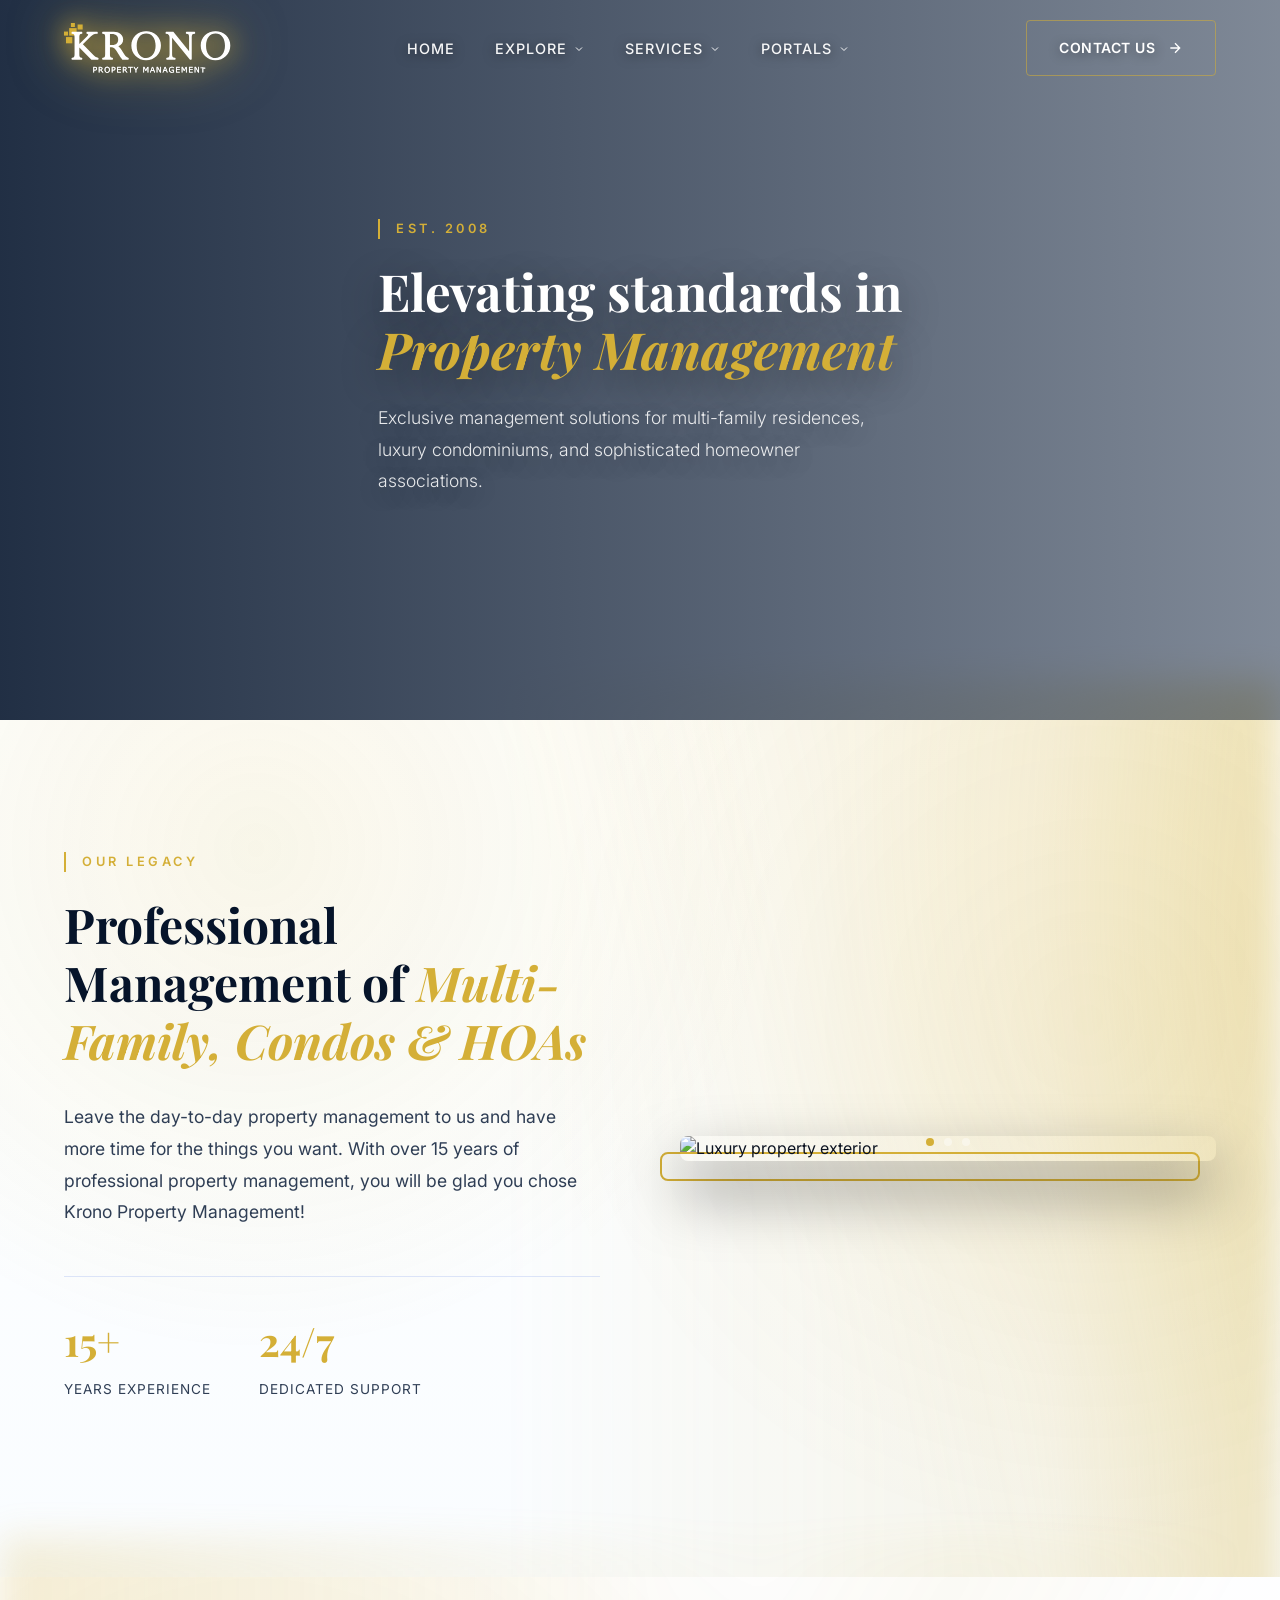
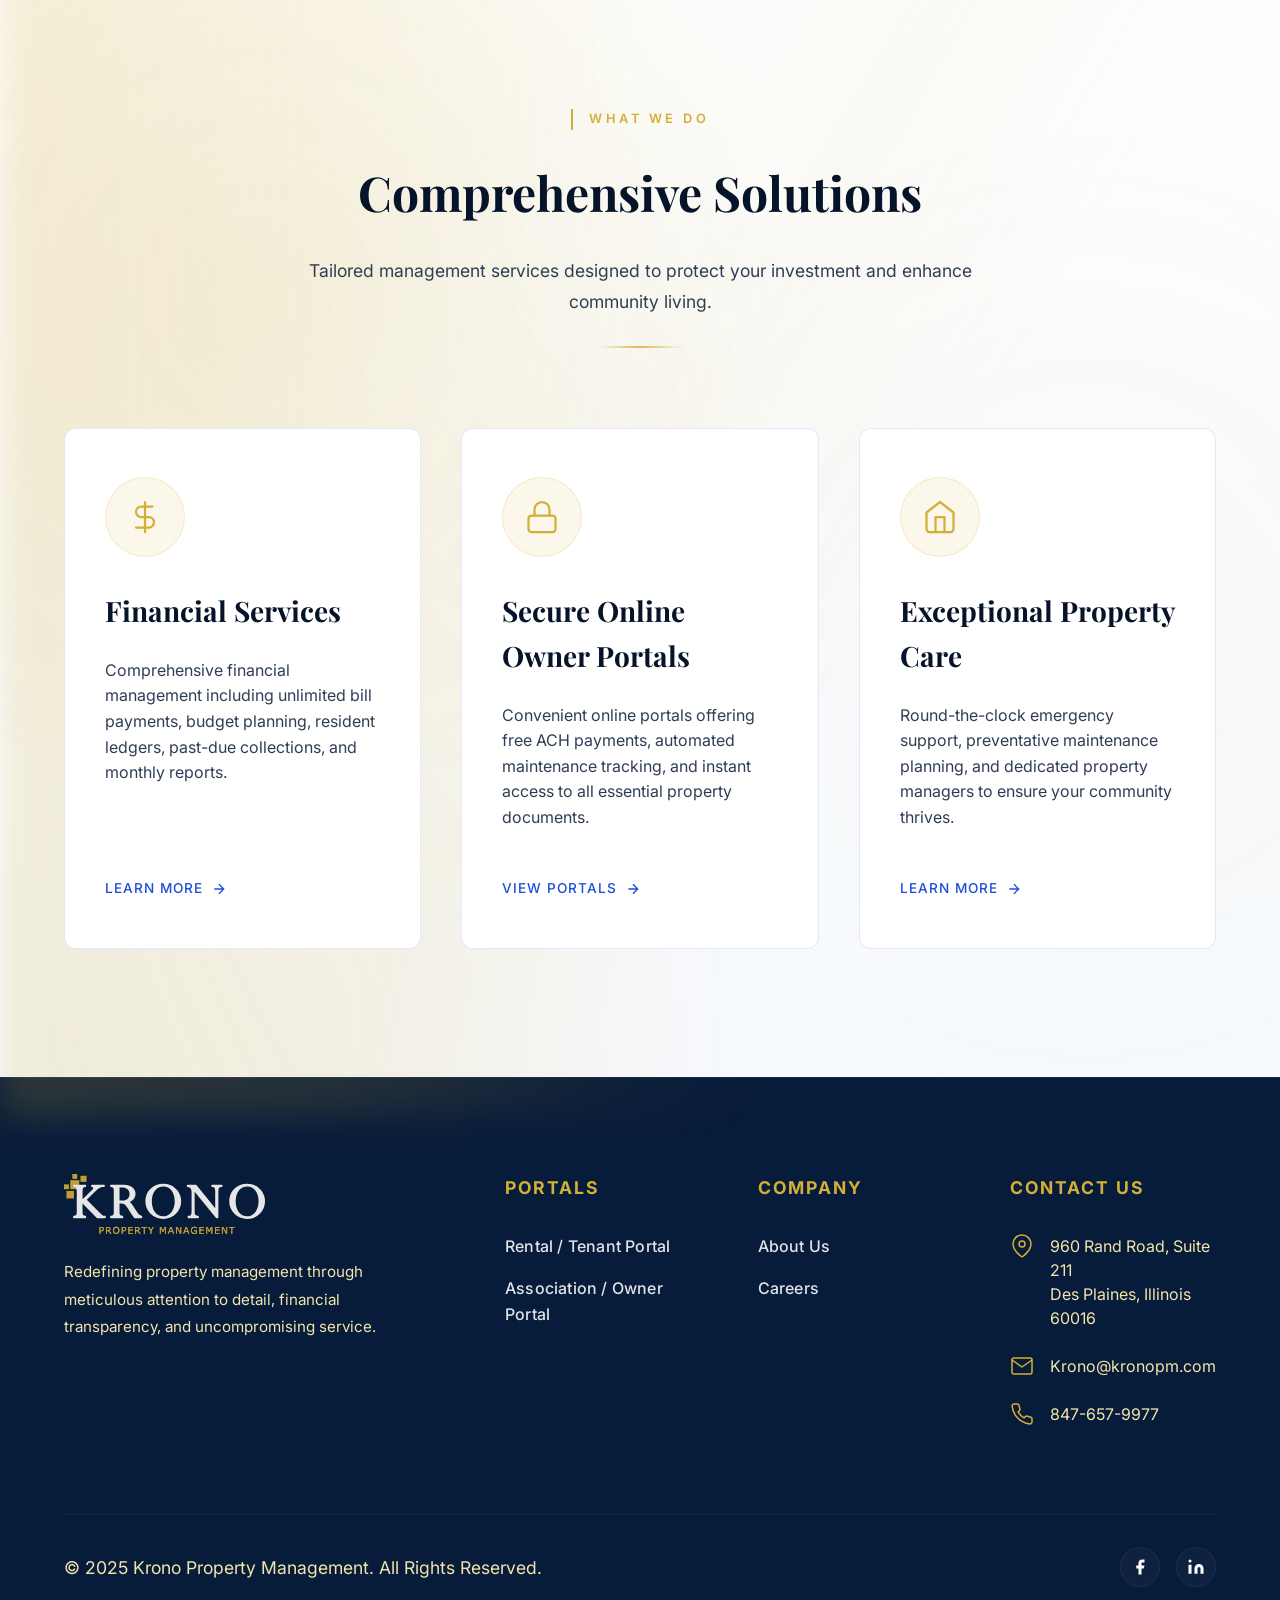
==== index.html @ 07d59b71 "Add files via upload" ====
<!DOCTYPE html>
<html lang="en">

<head>
  <meta charset="UTF-8">
  <meta name="viewport" content="width=device-width, initial-scale=1.0">
  <title>Krono Property Management - Premium Living</title>
  <link rel="icon" type="image/svg+xml" href="Krono Logo EPS.svg">
  <meta name="description"
    content="Krono Property Management offers premium solutions for multi-family, condominiums, and homeowner associations.">
  <link rel="preconnect" href="https://fonts.googleapis.com">
  <link rel="preconnect" href="https://fonts.gstatic.com" crossorigin>
  <link
    href="https://fonts.googleapis.com/css2?family=Inter:wght@300;400;500;600&family=Playfair+Display:ital,wght@0,600;0,700;1,600&display=swap"
    rel="stylesheet">
  <style>
    /* CSS Variables for Premium Theme */
    :root {
      /* Base (white + blue) */
      --bg-dark: #F6FAFF;
      --bg-darker: #EAF2FF;
      --card-bg: #FFFFFF;
      --brand-navy: #071B3A;

      /* Primary blue */
      --blue-primary: #1D4ED8;
      --blue-hover: #1E40AF;
      --blue-soft: #DBEAFE;

      /* Gold accent (splash) */
      --gold-primary: #D4AF37;
      --gold-light: #F3E5AB;
      --gold-hover: #b5952f;
      --focus-ring: rgba(212, 175, 55, 0.32);

      /* Text */
      --text-main: #0B1220;
      --text-muted: #2F3E55;
      --text-strong: #06142A;
      --text-inverse: #FFFFFF;

      /* Glass */
      --glass-bg: rgba(255, 255, 255, 0.88);
      --glass-border: rgba(29, 78, 216, 0.18);

      --transition-base: all 0.4s cubic-bezier(0.16, 1, 0.3, 1);
    }

    * {
      margin: 0;
      padding: 0;
      box-sizing: border-box;
    }

    html {
      scroll-behavior: smooth;
    }

    html,
    body {
      /* Hide scrollbar for IE, Edge and Firefox */
      -ms-overflow-style: none;
      /* IE and Edge */
      scrollbar-width: none;
      /* Firefox */
    }

    /* Hide scrollbar for Chrome, Safari and Opera globally */
    ::-webkit-scrollbar {
      display: none;
      width: 0px;
      background: transparent;
    }

    body {
      font-family: 'Inter', sans-serif;
      background-color: var(--bg-dark);
      color: var(--text-main);
      line-height: 1.6;
      overflow-x: hidden;
    }

    h1,
    h2,
    h3,
    h4,
    .logo-text strong {
      font-family: 'Playfair Display', serif;
      color: var(--text-strong);
    }

    /* Typography Defaults */
    p {
      color: var(--text-muted);
      font-size: 1.1rem;
      line-height: 1.8;
    }

    a {
      text-decoration-color: rgba(212, 175, 55, 0.55);
      text-underline-offset: 3px;
    }

    a:focus-visible,
    button:focus-visible,
    input:focus-visible,
    select:focus-visible {
      outline: 2px solid var(--focus-ring);
      outline-offset: 3px;
      border-radius: 6px;
    }

    /* ── ATOMIC CLASSES ── */
    .container {
      max-width: 1400px;
      margin: 0 auto;
      padding: 0 5%;
    }

    /* Glassmorphism utility */
    .glass {
      background: var(--glass-bg);
      backdrop-filter: blur(12px);
      -webkit-backdrop-filter: blur(12px);
      border: 1px solid var(--glass-border);
      border-radius: 8px;
    }

    /* Animations */
    .fade-up {
      opacity: 0;
      transform: translateY(30px);
      transition: var(--transition-base);
    }

    .fade-up.visible {
      opacity: 1;
      transform: translateY(0);
    }

    .delay-100 {
      transition-delay: 100ms;
    }

    .delay-200 {
      transition-delay: 200ms;
    }

    .delay-300 {
      transition-delay: 300ms;
    }

    .delay-400 {
      transition-delay: 400ms;
    }

    /* Button Styles */
    .btn {
      display: inline-flex;
      align-items: center;
      justify-content: center;
      gap: 0.75rem;
      padding: 1rem 2rem;
      background: var(--blue-primary);
      color: var(--text-inverse);
      font-weight: 600;
      text-decoration: none;
      border-radius: 4px;
      transition: var(--transition-base);
      border: 1px solid transparent;
      letter-spacing: 0.5px;
      text-transform: uppercase;
      font-size: 0.875rem;
      cursor: pointer;
    }

    .btn:hover {
      background: var(--blue-hover);
      transform: translateY(-2px);
      box-shadow: 0 10px 20px rgba(29, 78, 216, 0.22);
    }

    .btn-outline {
      background: transparent;
      color: var(--blue-primary);
      border-color: rgba(29, 78, 216, 0.55);
    }

    .btn-outline:hover {
      background: var(--blue-primary);
      box-shadow: 0 4px 15px rgba(29, 78, 216, 0.18);
      color: var(--text-inverse);
    }

    /* ── NAVIGATION ── */
    nav {
      position: fixed;
      top: 0;
      width: 100%;
      z-index: 1000;
      padding: 1.25rem 0;
      transition: var(--transition-base);
      background: transparent;
      border-bottom: 1px solid transparent;
      box-shadow: none;
      overflow: visible;
    }

    /* Navbar "vanishes" at top, becomes solid on scroll */
    nav.scrolled {
      background: var(--brand-navy);
      border-bottom: 1px solid transparent;
      padding: 1rem 0;
      box-shadow: 0 10px 30px rgba(0, 0, 0, 0.28);
    }

    .nav-content {
      display: flex;
      justify-content: space-between;
      align-items: center;
    }

    .logo-wrap {
      display: flex;
      align-items: center;
      gap: 12px;
      text-decoration: none;
      position: relative;
    }

    /* Contour Glow ONLY when NOT scrolled - Maximum Opacity & Impact */
    nav:not(.scrolled) .logo-img {
      filter: drop-shadow(0 0 12px rgba(212, 175, 55, 1)) drop-shadow(0 0 25px rgba(212, 175, 55, 0.6));
    }

    .logo-img {
      height: 50px;
      width: auto;
      transition: var(--transition-base);
      position: relative;
      z-index: 1;
      overflow: visible !important;
    }

    /* KRONO and Tagline text: Dark Navy for premium feel */
    .logo-krono,
    .logo-tagline {
      fill: white;
      transition: fill 0.3s ease;
    }

    /* Icon remains Gold */
    .logo-icon {
      fill: var(--gold-primary);
      transition: fill 0.3s ease;
    }

    /* On Scroll: All text turns white for visibility on dark background */
    nav.scrolled .logo-krono,
    nav.scrolled .logo-tagline {
      fill: #FFFFFF;
    }

    /* Hover effect */
    .logo-wrap:hover .logo-img {
      transform: scale(1.02);
      filter: drop-shadow(0 0 12px rgba(212, 175, 55, 0.4));
    }

    .nav-links {
      display: flex;
      gap: 2.5rem;
      list-style: none;
      align-items: center;
    }

    .nav-links>li {
      position: relative;
    }

    .nav-links a {
      color: rgba(255, 255, 255, 0.95);
      text-decoration: none;
      font-size: 0.9rem;
      font-weight: 500;
      letter-spacing: 1px;
      text-transform: uppercase;
      transition: var(--transition-base);
      position: relative;
      display: flex;
      align-items: center;
      gap: 6px;
      text-shadow: 0 2px 12px rgba(0, 0, 0, 0.55);
      will-change: transform;
    }

    .nav-links a::after {
      content: '';
      position: absolute;
      width: 0;
      height: 2px;
      bottom: -6px;
      left: 0;
      background: linear-gradient(90deg, var(--gold-primary), transparent 70%);
      transition: var(--transition-base);
    }

    .nav-links a:hover {
      color: var(--gold-primary);
      transform: translateY(-1px);
    }

    .nav-links a:hover::after {
      width: 100%;
    }


    .nav-links a:focus-visible {
      color: var(--gold-primary);
    }

    .nav-links a:focus-visible::after {
      width: 100%;
    }

    /* Dropdown Menu */
    .dropdown {
      position: absolute;
      top: 100%;
      left: -10px;
      background: rgba(7, 27, 58, 0.96);
      border: 1px solid rgba(255, 255, 255, 0.12);
      border-radius: 8px;
      min-width: 220px;
      padding: 1rem 0;
      opacity: 0;
      visibility: hidden;
      transform: translateY(10px);
      transition: var(--transition-base);
      box-shadow: 0 10px 30px rgba(0, 0, 0, 0.5);
      z-index: 100;
      list-style: none;
    }

    .nav-links li:hover .dropdown {
      opacity: 1;
      visibility: visible;
      transform: translateY(15px);
      /* Add a little gap */
    }

    .dropdown li {
      padding: 0;
    }

    .dropdown a {
      padding: 10px 20px;
      display: flex;
      font-size: 0.85rem;
      text-transform: none;
      letter-spacing: 0.5px;
      font-weight: 500;
    }

    .dropdown a::after {
      display: none;
    }

    .dropdown a:hover {
      background: rgba(29, 78, 216, 0.06);
      padding-left: 25px;
    }

    nav .btn.btn-outline {
      color: var(--text-inverse);
      border-color: rgba(212, 175, 55, 0.55);
      text-shadow: 0 2px 12px rgba(0, 0, 0, 0.45);
      position: relative;
      overflow: hidden;
    }

    nav .btn.btn-outline::after {
      content: '';
      position: absolute;
      left: 14px;
      right: 14px;
      bottom: 10px;
      height: 2px;
      width: 0;
      background: linear-gradient(90deg, var(--gold-primary), transparent 70%);
      transition: var(--transition-base);
      opacity: 0.9;
      pointer-events: none;
    }

    nav .btn.btn-outline:hover {
      background: var(--gold-primary);
      border-color: var(--gold-primary);
      color: var(--brand-navy);
      box-shadow: 0 10px 20px rgba(212, 175, 55, 0.18);
    }

    nav .btn.btn-outline:hover::after,
    nav .btn.btn-outline:focus-visible::after {
      width: calc(100% - 28px);
    }

    .hamburger-btn {
      display: none;
      background: none;
      border: none;
      color: white;
      cursor: pointer;
      padding: 0.5rem;
      z-index: 1001;
      transition: var(--transition-base);
    }

    nav.scrolled .hamburger-btn {
      color: white;
    }

    .mobile-menu {
      display: none;
    }


    /* ── HERO SECTION ── */
    .hero {
      position: relative;
      min-height: 80vh;
      display: flex;
      align-items: center;
      padding-top: 80px;
      overflow: hidden;
    }

    .slideshow {
      position: absolute;
      inset: 0;
      z-index: 0;
    }

    .slide {
      position: absolute;
      inset: 0;
      background-size: cover;
      background-position: center;
      background-repeat: no-repeat;
      opacity: 0;
      animation: fadeSlide 24s infinite;
      transform: scale(1.05);
    }

    .slide-1 {
      background-image: url('https://images.unsplash.com/photo-1600596542815-ffad4c1539a9?ixlib=rb-4.0.3&w=2075&q=80');
      animation-delay: 0s;
    }

    .slide-2 {
      background-image: url('https://images.unsplash.com/photo-1600585154340-be6161a56a0c?ixlib=rb-4.0.3&w=2075&q=80');
      animation-delay: 6s;
    }

    .slide-3 {
      background-image: url('https://images.unsplash.com/photo-1512917774080-9991f1c4c750?ixlib=rb-4.0.3&w=2075&q=80');
      animation-delay: 12s;
    }

    .slide-4 {
      background-image: url('https://images.unsplash.com/photo-1486406146926-c627a92ad1ab?ixlib=rb-4.0.3&w=2075&q=80');
      animation-delay: 18s;
    }

    @keyframes fadeSlide {
      0% {
        opacity: 0;
        transform: scale(1.05);
      }

      5% {
        opacity: 1;
        transform: scale(1.1);
      }

      25% {
        opacity: 1;
        transform: scale(1.15);
      }

      30% {
        opacity: 0;
        transform: scale(1.15);
      }

      100% {
        opacity: 0;
        transform: scale(1.05);
      }
    }

    .hero-overlay {
      position: absolute;
      inset: 0;
      background: linear-gradient(to right, rgba(10, 25, 48, 0.9) 0%, rgba(10, 25, 48, 0.5) 100%);
      z-index: 1;
    }

    .hero .container {
      position: relative;
      z-index: 2;
      display: flex;
      flex-direction: column;
      justify-content: center;
      height: 100%;
    }

    .hero-content {
      max-width: 700px;
      margin-bottom: 3rem;
    }

    .eyebrow {
      display: inline-block;
      color: var(--gold-primary);
      font-size: 0.8rem;
      font-weight: 600;
      letter-spacing: 3.5px;
      text-transform: uppercase;
      margin-bottom: 1.5rem;
      border-left: 2px solid var(--gold-primary);
      padding-left: 1rem;
    }

    .hero-title {
      font-size: clamp(2.5rem, 4vw, 4.2rem);
      line-height: 1.12;
      margin-bottom: 1.5rem;
      text-transform: none;
      color: var(--text-inverse);
      text-shadow: 0 10px 40px rgba(0, 0, 0, 0.45);
    }

    .hero-title span {
      display: block;
      color: var(--gold-primary);
      font-style: italic;
    }

    .hero-desc {
      font-size: 1.1rem;
      margin-bottom: 2.5rem;
      max-width: 500px;
      font-weight: 300;
      color: rgba(255, 255, 255, 0.88);
      text-shadow: 0 6px 24px rgba(0, 0, 0, 0.35);
    }

    /* ── PROPERTY SEARCH BAR ── */
    .search-panel {
      padding: 1.5rem;
      max-width: 900px;
      display: grid;
      grid-template-columns: 2fr 1.5fr auto;
      gap: 1rem;
      align-items: center;
    }

    .search-group {
      display: flex;
      flex-direction: column;
      position: relative;
    }

    .search-group label {
      font-size: 0.75rem;
      text-transform: uppercase;
      letter-spacing: 1px;
      color: var(--gold-primary);
      margin-bottom: 0.5rem;
      font-weight: 600;
    }

    .search-group input,
    .search-group select {
      background: rgba(0, 0, 0, 0.2);
      border: 1px solid rgba(255, 255, 255, 0.1);
      color: var(--text-inverse);
      padding: 0.9rem 1rem 0.9rem 2.5rem;
      border-radius: 4px;
      font-family: 'Inter', sans-serif;
      font-size: 1rem;
      width: 100%;
      transition: var(--transition-base);
    }

    .search-group select {
      appearance: none;
      cursor: pointer;
    }

    .search-group input:focus,
    .search-group select:focus {
      outline: none;
      border-color: var(--gold-primary);
      background: rgba(0, 0, 0, 0.4);
    }

    .search-icon {
      position: absolute;
      left: 10px;
      bottom: 14px;
      width: 18px;
      height: 18px;
      stroke: var(--text-muted);
    }

    .search-panel .btn {
      height: 48px;
      margin-top: 1.5rem;
      /* Align with inputs due to label */
      width: 100%;
    }


    /* ── EXPERTISE SECTION ── */
    .expertise {
      padding: 8rem 0;
      background:
        linear-gradient(180deg, rgba(255, 255, 255, 0.92) 0%, rgba(250, 252, 255, 0.92) 100%),
        #F7FAFF;
      position: relative;
    }

    /* Decorative element */
    .expertise::before {
      content: '';
      position: absolute;
      inset: -40px 0;
      background:
        radial-gradient(780px 780px at 100% 30%, rgba(212, 175, 55, 0.22) 0%, transparent 62%),
        linear-gradient(270deg,
          rgba(212, 175, 55, 0.62) 0%,
          rgba(212, 175, 55, 0.22) 18%,
          transparent 62%),
        linear-gradient(240deg,
          rgba(212, 175, 55, 0.22) 0%,
          transparent 45%);
      filter: blur(18px);
      opacity: 0.48;
      pointer-events: none;
    }

    .expertise::after {
      content: '';
      position: absolute;
      inset: 0;
      background:
        radial-gradient(900px circle at 20% 15%, rgba(212, 175, 55, 0.12), transparent 58%),
        radial-gradient(900px circle at 85% 35%, rgba(212, 175, 55, 0.07), transparent 62%);
      opacity: 0.9;
      pointer-events: none;
    }

    .expertise .container {
      position: relative;
      z-index: 1;
    }

    .expertise-grid {
      display: grid;
      grid-template-columns: 1fr 1fr;
      gap: 5rem;
      align-items: center;
    }

    .expertise-title {
      font-size: 3rem;
      margin-bottom: 2rem;
      line-height: 1.2;
    }

    .expertise-title em {
      color: var(--gold-primary);
      font-style: italic;
    }

    .stats {
      display: flex;
      gap: 3rem;
      margin: 3rem 0;
      padding-top: 2rem;
      border-top: 1px solid rgba(29, 78, 216, 0.14);
    }

    .stat-item h4 {
      font-size: 2.5rem;
      color: var(--gold-primary);
      margin-bottom: 0.25rem;
    }

    .stat-item p {
      font-size: 0.85rem;
      text-transform: uppercase;
      letter-spacing: 1px;
    }

    .expertise-img-wrap {
      position: relative;
    }

    .expertise-img-wrap::after {
      content: '';
      position: absolute;
      bottom: -20px;
      left: -20px;
      width: 100%;
      height: 100%;
      border: 2px solid var(--gold-primary);
      border-radius: 8px;
      z-index: 0;
    }

    .expertise-img {
      position: relative;
      border-radius: 8px;
      overflow: hidden;
      z-index: 1;
      box-shadow: 0 30px 60px rgba(0, 0, 0, 0.5);
    }

    .expertise-track {
      display: flex;
      width: 100%;
      will-change: transform;
    }

    .expertise-slide {
      flex: 0 0 100%;
      position: relative;
      overflow: hidden;
    }

    .expertise-overlay {
      position: absolute;
      bottom: 0;
      left: 0;
      width: 100%;
      padding: 2rem;
      background: linear-gradient(to top, rgba(5, 13, 26, 0.95) 0%, rgba(5, 13, 26, 0.4) 60%, transparent 100%);
      opacity: 0;
      transform: translateY(20px);
      transition: all 0.4s cubic-bezier(0.16, 1, 0.3, 1);
      z-index: 2;
      pointer-events: none;
    }

    .expertise-slide:hover .expertise-overlay {
      opacity: 1;
      transform: translateY(0);
    }

    .expertise-overlay h3 {
      font-size: 1.8rem;
      margin-bottom: 0.5rem;
      font-family: 'Playfair Display', serif;
      color: var(--text-inverse);
    }

    .expertise-overlay p {
      font-size: 0.95rem;
      color: rgba(255, 255, 255, 0.8);
      margin: 0;
    }

    .expertise-img img,
    .expertise-slide img {
      width: 100%;
      height: 100%;
      object-fit: cover;
      display: block;
      transition: transform 0.8s ease;
    }

    .expertise-img:hover img {
      transform: scale(1.05);
    }

    .carousel-indicators {
      position: absolute;
      bottom: 15px;
      left: 50%;
      transform: translateX(-50%);
      display: flex;
      gap: 10px;
      z-index: 10;
    }

    .carousel-indicator {
      width: 8px;
      height: 8px;
      border-radius: 50%;
      background: rgba(255, 255, 255, 0.4);
      cursor: pointer;
      transition: background 0.3s;
    }

    .carousel-indicator.active {
      background: var(--gold-primary);
    }

    /* ── COMMON SECTIONS ── */
    .section-header {
      text-align: center;
      max-width: 700px;
      margin: 0 auto 5rem;
    }

    .section-header h2 {
      font-size: 3rem;
      margin-bottom: 1.5rem;
    }

    .section-header::after {
      content: '';
      display: block;
      width: 84px;
      height: 2px;
      margin: 1.75rem auto 0;
      background: linear-gradient(90deg, transparent, var(--gold-primary), transparent);
      opacity: 0.85;
    }

    /* ── SERVICES SECTION ── */
    .services {
      padding: 8rem 0;
      background:
        linear-gradient(180deg, rgba(255, 255, 255, 0.90) 0%, rgba(247, 250, 255, 0.92) 100%),
        #F1F7FF;
      position: relative;
    }

    .services::before {
      content: '';
      position: absolute;
      inset: 0;
      background:
        radial-gradient(900px circle at 20% 30%, rgba(212, 175, 55, 0.12), transparent 58%),
        radial-gradient(900px circle at 85% 60%, rgba(212, 175, 55, 0.06), transparent 62%);
      opacity: 0.75;
      pointer-events: none;
    }

    .services::after {
      content: '';
      position: absolute;
      inset: -40px 0;
      background:
        linear-gradient(120deg,
          transparent 35%,
          rgba(212, 175, 55, 0.14) 50%,
          transparent 65%),
        linear-gradient(90deg,
          rgba(212, 175, 55, 0.55),
          transparent 60%);
      filter: blur(18px);
      opacity: 0.35;
      pointer-events: none;
    }

    .services .container {
      position: relative;
      z-index: 1;
    }

    .services-grid {
      display: grid;
      grid-template-columns: repeat(3, 1fr);
      gap: 2.5rem;
    }

    .service-card {
      background: var(--card-bg);
      border: 1px solid rgba(29, 78, 216, 0.12);
      border-radius: 12px;
      padding: 3rem 2.5rem;
      transition: var(--transition-base);
      position: relative;
      overflow: hidden;
      display: flex;
      flex-direction: column;
      height: 100%;
    }

    /* Glow effect on hover */
    .service-card::before {
      content: '';
      position: absolute;
      top: 0;
      left: 0;
      width: 100%;
      height: 100%;
      background: radial-gradient(800px circle at var(--mouse-x) var(--mouse-y), rgba(212, 175, 55, 0.06), transparent 40%);
      opacity: 0;
      transition: opacity 0.3s ease;
      z-index: 0;
      pointer-events: none;
    }

    .service-card:hover {
      transform: translateY(-10px);
      background: rgba(29, 78, 216, 0.035);
      border-color: rgba(212, 175, 55, 0.35);
      box-shadow: 0 20px 40px rgba(0, 0, 0, 0.4);
    }

    .service-card:hover::before {
      opacity: 1;
    }

    .service-card>* {
      position: relative;
      z-index: 1;
    }

    .service-icon {
      width: 80px;
      height: 80px;
      background: rgba(212, 175, 55, 0.1);
      border-radius: 50%;
      display: flex;
      align-items: center;
      justify-content: center;
      margin-bottom: 2rem;
      border: 1px solid rgba(212, 175, 55, 0.2);
    }

    .service-icon svg {
      width: 36px;
      height: 36px;
      stroke: var(--gold-primary);
    }

    .service-title {
      font-size: 1.75rem;
      margin-bottom: 1.5rem;
    }

    .service-desc {
      font-size: 1rem;
      color: var(--text-muted);
      line-height: 1.6;
      margin-bottom: auto;
      padding-bottom: 2rem;
    }

    .news-desc {
      color: var(--text-muted);
    }


    .service-link {
      display: inline-flex;
      align-items: center;
      gap: 8px;
      color: var(--blue-primary);
      text-decoration: none;
      font-weight: 500;
      text-transform: uppercase;
      font-size: 0.85rem;
      letter-spacing: 1px;
      margin-top: 1rem;
      transition: var(--transition-base);
    }

    .service-link:hover {
      color: var(--gold-primary);
      gap: 12px;
    }


    /* ── NEWS & INSIGHTS (NEW) ── */
    .news {
      padding: 8rem 0;
      background: var(--bg-dark);
    }

    .news-grid {
      display: grid;
      grid-template-columns: repeat(3, 1fr);
      gap: 2rem;
    }

    .news-card {
      background: var(--card-bg);
      border: 1px solid rgba(29, 78, 216, 0.12);
      border-radius: 8px;
      overflow: hidden;
      display: flex;
      flex-direction: column;
      transition: var(--transition-base);
    }

    .news-card:hover {
      border-color: rgba(212, 175, 55, 0.3);
      transform: translateY(-5px);
    }

    .news-img {
      height: 200px;
      overflow: hidden;
    }

    .news-img img {
      width: 100%;
      height: 100%;
      object-fit: cover;
      transition: transform 0.5s ease;
    }

    .news-card:hover .news-img img {
      transform: scale(1.05);
    }

    .news-content {
      padding: 2rem;
      display: flex;
      flex-direction: column;
      flex-grow: 1;
    }

    .news-meta {
      font-size: 0.75rem;
      text-transform: uppercase;
      letter-spacing: 1px;
      color: var(--gold-primary);
      margin-bottom: 1rem;
    }

    .news-title {
      font-size: 1.25rem;
      line-height: 1.4;
      margin-bottom: 1rem;
      font-family: 'Playfair Display', serif;
    }

    .news-title a {
      color: var(--text-strong);
      text-decoration: none;
      transition: color 0.2s;
    }

    .news-title a:hover {
      color: var(--gold-primary);
    }

    .news-desc {
      font-size: 0.95rem;
      margin-bottom: 2rem;
      flex-grow: 1;
    }

    .news-read {
      font-size: 0.85rem;
      color: var(--blue-primary);
      text-decoration: none;
      font-weight: 500;
      letter-spacing: 1px;
      text-transform: uppercase;
      display: inline-flex;
      align-items: center;
      gap: 5px;
      transition: color 0.2s;
    }

    .news-read:hover {
      color: var(--gold-primary);
    }


    /* ── FOOTER ── */
    footer {
      background: var(--brand-navy);
      /* Even darker for depth */
      padding: 6rem 0 3rem;
      border-top: 1px solid rgba(255, 255, 255, 0.05);
    }

    .footer-grid {
      display: grid;
      grid-template-columns: 2fr 1fr 1fr 1fr;
      gap: 4rem;
      margin-bottom: 4rem;
    }

    .footer-brand .logo-wrap {
      margin-bottom: 1.5rem;
    }

    .footer-desc {
      max-width: 350px;
      margin-bottom: 2rem;
      font-size: 0.95rem;
      color: var(--gold-light);
    }

    .footer-heading {
      font-family: 'Inter', sans-serif;
      font-size: 1.1rem;
      text-transform: uppercase;
      letter-spacing: 2px;
      margin-bottom: 2rem;
      color: var(--gold-primary);
    }

    .footer-links {
      list-style: none;
    }

    .footer-links li {
      margin-bottom: 1rem;
    }

    .footer-links a {
      color: rgba(255, 255, 255, 0.88);
      text-decoration: none;
      transition: var(--transition-base);
      font-weight: 500;
      letter-spacing: 0.2px;
      position: relative;
    }

    .footer-links a:hover {
      color: var(--gold-primary);
      padding-left: 8px;
    }

    .footer-links a::after {
      content: '';
      position: absolute;
      left: 0;
      bottom: -6px;
      width: 0;
      height: 1px;
      background: linear-gradient(90deg, var(--gold-primary), transparent);
      transition: var(--transition-base);
      opacity: 0.9;
    }

    .footer-links a:hover::after,
    .footer-links a:focus-visible::after {
      width: 100%;
    }

    .contact-item {
      display: flex;
      align-items: flex-start;
      gap: 1rem;
      margin-bottom: 1.5rem;
      color: var(--gold-light);
    }

    .contact-item svg {
      width: 24px;
      height: 24px;
      stroke: var(--gold-primary);
      flex-shrink: 0;
    }

    .contact-item p {
      font-size: 1rem;
      line-height: 1.5;
      color: inherit;
      display: inline-block;
      position: relative;
    }

    .contact-item a {
      color: inherit;
      text-decoration: none;
    }

    .contact-item p::after {
      content: '';
      position: absolute;
      left: 0;
      bottom: -6px;
      width: 0;
      height: 1px;
      background: linear-gradient(90deg, var(--gold-primary), transparent);
      transition: var(--transition-base);
      opacity: 0.9;
    }

    .contact-item:hover {
      color: var(--gold-primary);
    }

    .contact-item:hover p {
      transform: translateX(6px);
      transition: var(--transition-base);
    }

    .contact-item:hover p::after,
    .contact-item:focus-within p::after {
      width: 100%;
    }

    .footer-contact .footer-heading {
      position: relative;
      display: inline-block;
    }

    .footer-contact .footer-heading::after {
      content: '';
      position: absolute;
      left: 0;
      bottom: -10px;
      width: 0;
      height: 2px;
      background: linear-gradient(90deg, var(--gold-primary), transparent);
      transition: var(--transition-base);
      opacity: 0.95;
    }

    .footer-contact:hover .footer-heading::after {
      width: 100%;
    }

    .footer-bottom {
      padding-top: 2rem;
      border-top: 1px solid rgba(255, 255, 255, 0.05);
      display: flex;
      justify-content: space-between;
      align-items: center;
      color: var(--gold-light);
      font-size: 0.85rem;
    }

    .footer-bottom p {
      color: inherit;
    }

    .social-links {
      display: flex;
      gap: 1rem;
    }

    .social-links a {
      display: flex;
      align-items: center;
      justify-content: center;
      width: 40px;
      height: 40px;
      border-radius: 50%;
      background: rgba(255, 255, 255, 0.03);
      color: var(--text-inverse);
      text-decoration: none;
      transition: var(--transition-base);
      border: 1px solid rgba(255, 255, 255, 0.05);
    }

    .social-links a:hover {
      background: var(--gold-primary);
      color: var(--bg-dark);
      transform: translateY(-3px);
    }

    .social-links svg {
      width: 18px;
      height: 18px;
      fill: currentColor;
    }

    /* Hamburger Menu */
    .hamburger-btn {
      display: none;
      background: none;
      border: none;
      color: var(--text-inverse);
      cursor: pointer;
      padding: 0.5rem;
      z-index: 1001;
    }

    .mobile-menu {
      display: none;
    }

    /* ── RESPONSIVE ── */
    @media (max-width: 1024px) {
      .expertise-grid {
        gap: 3rem;
      }

      .portfolio-grid,
      .services-grid,
      .news-grid {
        grid-template-columns: repeat(2, 1fr);
      }

      .footer-grid {
        grid-template-columns: 1fr 1fr;
      }

      .search-panel {
        grid-template-columns: 1fr 1fr;
      }

      .search-panel .btn {
        grid-column: span 2;
      }
    }

    @media (max-width: 768px) {
      .nav-links {
        display: none;
        /* In a real scenario, implement a hamburger menu */
      }

      nav .nav-contact-btn {
        display: none;
      }

      .logo-img {
        height: 40px;
      }

      .hamburger-btn {
        display: flex;
        align-items: center;
        justify-content: center;
        width: 40px;
        height: 40px;
      }

      .hamburger-btn svg {
        width: 30px;
        height: 30px;
      }

      .mobile-menu {
        display: block;
        position: absolute;
        top: 100%;
        left: 0;
        width: 100%;
        background: var(--brand-navy);
        border-top: none;
        box-shadow: 0 10px 30px rgba(0, 0, 0, 0.5);
        max-height: 0;
        overflow: hidden;
        transition: max-height 0.4s cubic-bezier(0.16, 1, 0.3, 1);
      }

      .mobile-menu.active {
        max-height: 600px;
      }

      .mobile-menu-inner {
        padding: 1.5rem 5%;
        display: flex;
        flex-direction: column;
        gap: 0.5rem;
      }

      .mobile-menu a {
        color: var(--text-inverse);
        text-decoration: none;
        font-size: 1rem;
        font-weight: 500;
        letter-spacing: 0.5px;
        text-transform: uppercase;
        padding: 0.75rem 0;
        border-bottom: 1px solid rgba(255, 255, 255, 0.05);
        transition: color 0.3s;
      }

      .mobile-menu a:last-child {
        border-bottom: none;
      }

      .mobile-menu a:hover {
        color: var(--gold-primary);
      }

      .mobile-menu a.mobile-contact-btn {
        color: var(--gold-primary);
        margin-top: 0.5rem;
      }

      .mobile-dropdown-btn {
        width: 100%;
        display: flex;
        justify-content: space-between;
        align-items: center;
        background: none;
        border: none;
        color: var(--text-inverse);
        font-size: 1rem;
        font-weight: 500;
        letter-spacing: 0.5px;
        text-transform: uppercase;
        padding: 0.75rem 0;
        border-bottom: 1px solid rgba(255, 255, 255, 0.05);
        cursor: pointer;
        font-family: 'Inter', sans-serif;
      }

      .mobile-dropdown-btn svg {
        transition: transform 0.3s ease;
      }

      .mobile-dropdown.active .mobile-dropdown-btn svg {
        transform: rotate(180deg);
      }

      .mobile-submenu {
        max-height: 0;
        overflow: hidden;
        transition: max-height 0.3s ease;
        display: flex;
        flex-direction: column;
        background: rgba(0, 0, 0, 0.15);
        margin: 0 -5%;
      }

      .mobile-dropdown.active .mobile-submenu {
        max-height: 400px;
      }

      .mobile-submenu a {
        padding: 0.75rem 10%;
        font-size: 0.9rem;
        text-transform: none;
        border-bottom: 1px solid rgba(255, 255, 255, 0.02);
      }

      .hero-title {
        font-size: 2.5rem;
      }

      .expertise-grid {
        grid-template-columns: 1fr;
        gap: 4rem;
      }

      .portfolio-grid,
      .services-grid,
      .news-grid {
        grid-template-columns: 1fr;
      }

      .footer-grid {
        grid-template-columns: 1fr;
        gap: 3rem;
      }

      .search-panel {
        grid-template-columns: 1fr;
      }

      .search-panel .btn {
        grid-column: span 1;
      }

      .stats {
        flex-direction: column;
        gap: 1.5rem;
      }

      .footer-bottom {
        flex-direction: column;
        gap: 1.5rem;
        text-align: center;
      }
    }
  </style>
</head>

<body>

  <!-- Navigation -->
  <nav id="navbar">
    <div class="container nav-content">
      <a href="#home" class="logo-wrap">
        <svg class="logo-img" viewBox="0 0 230 69" xmlns="http://www.w3.org/2000/svg">
          <g transform="matrix(0.13333333,0,0,-0.13333333,0,68.64)">
            <!-- Icon -->
            <path class="logo-icon" d="M 41.6719,384.426 H 0 v 41.668 h 41.6719 v -41.668" />
            <path class="logo-icon" d="M 112.922,473.18 H 71.25 v 41.668 h 41.672 V 473.18" />
            <path class="logo-icon" d="M 130.828,384.43 H 53.3281 v 77.5 h 77.4999 v -77.5" />
            <path class="logo-icon" d="m 85.8281,304.43 h -65 v 65 h 65 v -65" />
            <path class="logo-icon" d="m 193.328,446.93 h -52.5 v 52.5 h 52.5 v -52.5" />
            <!-- KRONO -->
            <path class="logo-krono"
              d="m 285.652,135.449 c -1.726,0 -3.386,0.696 -4.605,1.922 L 158.801,260.934 V 193.57 c 0,-18.379 2.918,-26.652 5.359,-30.351 3.008,-4.535 9.356,-6.84 18.86,-6.84 3.574,0 6.484,-2.902 6.484,-6.481 v -7.968 c 0,-3.578 -2.91,-6.481 -6.484,-6.481 H 84.5781 c -3.5742,0 -6.4843,2.903 -6.4843,6.481 v 7.968 c 0,3.579 2.9101,6.481 6.4843,6.481 9.6875,0 16.1639,2.312 19.2379,6.875 2.493,3.695 5.454,11.937 5.454,30.277 v 171.485 c 0,18.902 -2.891,27.14 -5.325,30.726 -3,4.418 -9.5114,6.66 -19.3669,6.66 -3.5742,0 -6.4843,2.903 -6.4843,6.481 v 7.969 c 0,3.578 2.9101,6.48 6.4843,6.48 H 183.02 c 3.574,0 6.484,-2.902 6.484,-6.48 v -7.969 c 0,-3.578 -2.91,-6.481 -6.484,-6.481 -9.36,0 -15.469,-2.289 -18.665,-7 -2.539,-3.742 -5.554,-12.043 -5.554,-30.347 v -67.504 l 78.777,77.472 c 11.16,11.137 12.363,16.555 12.363,18.36 0,1.828 0,6.672 -12.199,9.148 -3.015,0.614 -5.191,3.27 -5.191,6.352 v 7.969 c 0,3.578 2.91,6.48 6.48,6.48 h 103.828 c 3.575,0 6.489,-2.902 6.489,-6.48 v -7.969 c 0,-3.578 -2.914,-6.481 -6.489,-6.481 H 329.27 c -7.2,0 -15.774,-2.554 -25.5,-7.593 -10.04,-5.204 -19.383,-12.172 -27.774,-20.704 L 195.02,294.047 304.109,183.512 c 10.813,-11.207 19.075,-18.457 24.614,-21.602 5.203,-2.965 12.879,-4.832 22.808,-5.547 3.391,-0.25 6.02,-3.066 6.02,-6.465 v -7.968 c 0,-3.578 -2.91,-6.481 -6.488,-6.481 h -65.411" />
            <path class="logo-krono"
              d="m 84.5781,141.93 v 7.968 c 12.0313,0 20.2349,3.243 24.6099,9.735 4.375,6.484 6.566,17.785 6.566,33.898 v 171.485 c 0,16.57 -2.152,28.027 -6.445,34.363 -4.297,6.34 -12.5434,9.504 -24.7309,9.504 v 7.969 H 183.02 v -7.969 c -11.567,0 -19.575,-3.281 -24.028,-9.844 -4.453,-6.562 -6.679,-17.891 -6.679,-33.984 v -82.969 l 89.804,88.32 c 9.543,9.52 14.309,17.176 14.309,22.977 0,7.98 -5.801,13.144 -17.395,15.5 v 7.969 h 103.828 v -7.969 H 329.27 c -8.286,0 -17.778,-2.774 -28.481,-8.32 -10.699,-5.547 -20.508,-12.852 -29.41,-21.915 l -85.52,-84.543 113.645,-115.144 c 11.25,-11.66 19.922,-19.219 26.016,-22.688 6.089,-3.464 14.609,-5.585 25.543,-6.375 V 141.93 H 285.652 L 152.313,276.695 V 193.57 c 0,-16.125 2.152,-27.433 6.449,-33.925 4.297,-6.497 12.383,-9.747 24.258,-9.747 V 141.93 H 84.5781" />
            <path class="logo-krono"
              d="m 502.805,287.156 c 18.523,0 32.547,5.051 42.859,15.434 10.32,10.394 15.344,23.93 15.344,41.371 0,16.824 -5.547,30.008 -16.953,40.301 -11.457,10.328 -26.985,15.562 -46.172,15.562 H 475.535 V 287.156 Z M 607.336,135.449 c -1.926,0 -3.75,0.86 -4.992,2.34 -11.707,14.109 -26.004,34.984 -42.5,62.035 -17,27.535 -30.332,45.219 -39.61,52.535 -8.828,6.965 -18.281,10.356 -28.918,10.356 h -15.781 v -69.137 c 0,-18.465 3.098,-26.652 5.695,-30.273 3.301,-4.598 9.766,-6.926 19.231,-6.926 3.57,0 6.48,-2.902 6.48,-6.481 v -7.968 c 0,-3.578 -2.91,-6.481 -6.48,-6.481 h -98.906 c -3.578,0 -6.489,2.903 -6.489,6.481 v 7.968 c 0,3.579 2.911,6.481 6.489,6.481 9.832,0 16.343,2.269 19.343,6.742 2.442,3.641 5.34,11.871 5.34,30.41 v 172.422 c 0,18.504 -2.82,26.531 -5.191,30.008 -2.922,4.273 -9.477,6.441 -19.492,6.441 -3.578,0 -6.489,2.903 -6.489,6.481 v 7.969 c 0,3.578 2.911,6.48 6.489,6.48 h 112.73 c 29.211,0 53.02,-7.312 70.766,-21.727 18.152,-14.738 27.359,-33.824 27.359,-56.707 0,-33.039 -16.64,-56.402 -49.5,-69.601 5.293,-4.442 10.488,-9.66 15.559,-15.609 8.113,-9.532 18.797,-25.418 31.746,-47.239 13.973,-23.265 24.93,-38.64 32.539,-45.664 6.953,-6.398 14.109,-9.91 21.289,-10.422 3.398,-0.246 6.023,-3.066 6.023,-6.465 v -7.968 c 0,-3.578 -2.91,-6.481 -6.48,-6.481 h -56.25" />
            <path class="logo-krono"
              d="M 497.883,406.305 H 469.055 V 280.68 h 33.75 c 20.156,0 35.972,5.781 47.461,17.343 11.48,11.563 17.222,26.875 17.222,45.938 0,18.594 -6.367,33.633 -19.097,45.117 -12.739,11.485 -29.575,17.227 -50.508,17.227 z m -6.567,-137.11 h -22.261 v -75.617 c 0,-16.289 2.3,-27.637 6.914,-34.051 4.605,-6.425 12.769,-9.629 24.492,-9.629 v -7.968 h -98.906 v 7.968 c 12.183,0 20.425,3.204 24.722,9.618 4.297,6.406 6.45,17.746 6.45,34.015 v 172.422 c 0,16.258 -2.114,27.481 -6.332,33.66 -4.215,6.184 -12.5,9.27 -24.84,9.27 v 7.969 h 112.73 c 27.817,0 50.039,-6.758 66.684,-20.274 16.636,-13.515 24.961,-30.742 24.961,-51.68 0,-33.75 -18.91,-56.25 -56.719,-67.5 8.301,-5.312 16.402,-12.617 24.324,-21.914 7.91,-9.289 18.281,-24.738 31.106,-46.339 14.382,-23.946 25.625,-39.649 33.718,-47.118 8.094,-7.461 16.504,-11.504 25.227,-12.129 v -7.968 h -56.25 c -11.566,13.925 -25.551,34.343 -41.953,61.269 -17.5,28.34 -31.211,46.426 -41.137,54.246 -9.922,7.832 -20.894,11.75 -32.93,11.75" />
            <path class="logo-krono"
              d="m 851.875,406.621 c -30.391,0 -53.992,-11.086 -72.156,-33.887 -18.274,-22.929 -27.531,-54.058 -27.531,-92.523 0,-38.508 9.16,-69.941 27.246,-93.434 17.929,-23.297 40.781,-34.621 69.863,-34.621 29.394,0 52.59,11.594 70.918,35.442 18.469,24.035 27.832,54.558 27.832,90.738 0,38.965 -9.16,70.551 -27.238,93.883 -17.926,23.148 -40.477,34.402 -68.934,34.402 z m -2.109,-277.969 c -42.52,0 -78.996,14.828 -108.399,44.075 -29.414,29.25 -44.336,65.574 -44.336,107.953 0,42.41 14.864,78.312 44.16,106.722 29.247,28.352 66.172,42.727 109.747,42.727 42.343,0 78.691,-14.582 108.015,-43.336 29.356,-28.797 44.247,-64.492 44.247,-106.113 0,-42.387 -14.997,-78.711 -44.579,-107.969 -29.558,-29.234 -66.187,-44.059 -108.855,-44.059" />
            <path class="logo-krono"
              d="m 745.703,280.211 c 0,-40.156 9.531,-72.617 28.594,-97.383 19.062,-24.765 44.062,-37.148 75,-37.148 31.25,0 56.601,12.656 76.055,37.968 19.453,25.313 29.179,56.875 29.179,94.688 0,40.625 -9.531,73.242 -28.593,97.852 -19.063,24.609 -43.75,36.914 -74.063,36.914 -32.187,0 -57.93,-12.11 -77.227,-36.329 -19.296,-24.218 -28.945,-56.406 -28.945,-96.562 z m -42.187,0.469 c 0,40.781 14.062,74.804 42.187,102.07 28.125,27.266 63.203,40.898 105.235,40.898 40.781,0 75.273,-13.828 103.476,-41.484 28.203,-27.656 42.305,-61.484 42.305,-101.484 0,-40.782 -14.219,-75.235 -42.656,-103.36 -28.438,-28.125 -63.204,-42.187 -104.297,-42.187 -40.938,0 -75.547,14.062 -103.828,42.187 -28.282,28.125 -42.422,62.578 -42.422,103.36" />
            <path class="logo-krono"
              d="m 1307.15,135.449 c -1.95,0 -3.79,0.875 -5.02,2.387 L 1118.85,362.777 V 187.906 c 0,-11.832 2.19,-20.164 6.54,-24.758 4.25,-4.492 12.01,-6.769 23.07,-6.769 3.57,0 6.48,-2.902 6.48,-6.481 v -7.968 c 0,-3.578 -2.91,-6.481 -6.48,-6.481 h -83.44 c -3.57,0 -6.48,2.903 -6.48,6.481 v 7.968 c 0,3.579 2.91,6.481 6.48,6.481 10.93,0 18.19,2.547 21.58,7.574 2.71,4.016 5.92,13.012 5.92,33.094 v 160.926 c 0,15.722 -2.69,26.914 -7.98,33.257 -5.17,6.208 -14.24,9.969 -26.94,11.204 -3.32,0.32 -5.86,3.113 -5.86,6.449 v 7.969 c 0,3.578 2.91,6.48 6.48,6.48 h 70.57 c 1.96,0 3.81,-0.887 5.04,-2.41 l 161.19,-199.711 v 142.437 c 0,19.2 -3.22,27.723 -5.93,31.493 -3.46,4.82 -10.55,7.261 -21.1,7.261 -3.58,0 -6.49,2.903 -6.49,6.481 v 7.969 c 0,3.578 2.91,6.48 6.49,6.48 h 82.97 c 3.57,0 6.48,-2.902 6.48,-6.48 v -7.969 c 0,-3.578 -2.91,-6.481 -6.48,-6.481 -11.19,0 -18.82,-2.363 -22.66,-7.019 -2.85,-3.457 -6.25,-11.442 -6.25,-29.86 V 141.93 c 0,-3.578 -2.91,-6.481 -6.48,-6.481 h -8.42" />
            <path class="logo-krono"
              d="m 1267.99,408.883 v 7.969 h 82.97 v -7.969 c -13.28,0 -22.5,-3.125 -27.66,-9.375 -5.16,-6.25 -7.73,-17.578 -7.73,-33.985 V 141.93 h -8.42 L 1112.36,380.992 V 187.906 c 0,-13.605 2.78,-23.34 8.32,-29.211 5.55,-5.867 14.81,-8.797 27.78,-8.797 v -7.968 h -83.44 v 7.968 c 13.28,0 22.27,3.477 26.95,10.438 4.69,6.953 7.03,19.191 7.03,36.711 v 160.926 c 0,17.363 -3.16,29.836 -9.49,37.414 -6.33,7.586 -16.76,12.09 -31.29,13.496 v 7.969 h 70.57 L 1301.5,202.867 v 160.781 c 0,16.875 -2.38,28.633 -7.14,35.274 -4.77,6.641 -13.56,9.961 -26.37,9.961" />
            <path class="logo-krono"
              d="m 1569.95,406.621 c -30.39,0 -53.99,-11.086 -72.16,-33.887 -18.27,-22.929 -27.53,-54.058 -27.53,-92.523 0,-38.508 9.16,-69.941 27.25,-93.434 17.93,-23.297 40.78,-34.621 69.86,-34.621 29.4,0 52.59,11.594 70.92,35.442 18.47,24.035 27.83,54.558 27.83,90.738 0,38.965 -9.16,70.551 -27.23,93.883 -17.93,23.148 -40.48,34.402 -68.94,34.402 z m -2.11,-277.969 c -42.52,0 -78.99,14.828 -108.4,44.075 -29.41,29.25 -44.33,65.574 -44.33,107.953 0,42.41 14.86,78.312 44.16,106.722 29.25,28.352 66.17,42.727 109.74,42.727 42.35,0 78.69,-14.582 108.02,-43.336 29.36,-28.797 44.25,-64.492 44.25,-106.113 0,-42.387 -15,-78.711 -44.58,-107.969 -29.56,-29.234 -66.19,-44.059 -108.86,-44.059" />
            <path class="logo-krono"
              d="m 1463.78,280.211 c 0,-40.156 9.53,-72.617 28.59,-97.383 19.07,-24.765 44.07,-37.148 75,-37.148 31.25,0 56.6,12.656 76.06,37.968 19.45,25.313 29.18,56.875 29.18,94.688 0,40.625 -9.53,73.242 -28.6,97.852 -19.06,24.609 -43.75,36.914 -74.06,36.914 -32.19,0 -57.93,-12.11 -77.23,-36.329 -19.29,-24.218 -28.94,-56.406 -28.94,-96.562 z m -42.19,0.469 c 0,40.781 14.06,74.804 42.19,102.07 28.12,27.266 63.2,40.898 105.23,40.898 40.78,0 75.28,-13.828 103.48,-41.484 28.2,-27.656 42.3,-61.484 42.3,-101.484 0,-40.782 -14.21,-75.235 -42.65,-103.36 -28.438,-28.125 -63.2,-42.187 -104.3,-42.187 -40.94,0 -75.55,14.062 -103.83,42.187 -28.28,28.125 -42.42,62.578 -42.42,103.36" />
            <!-- Tagline -->
            <path class="logo-tagline"
              d="m 317.898,30.9297 c 3.04,0 5.532,0.2695 7.422,0.8125 1.821,0.5195 3.325,1.3594 4.453,2.4922 1.145,1.1719 1.965,2.4101 2.434,3.6875 0.477,1.289 0.715,2.7656 0.715,4.3984 0,1.8906 -0.332,3.543 -0.988,4.9258 -0.645,1.3594 -1.629,2.4805 -2.942,3.3398 -1.16,0.7539 -2.515,1.3047 -4.043,1.6368 -1.543,0.3359 -3.531,0.5117 -5.918,0.5117 h -6.929 V 30.9297 Z M 303.645,1.21094 c -0.403,0 -0.723,0.32031 -0.723,0.71875 V 60.0938 c 0,0.3945 0.32,0.7187 0.723,0.7187 h 15.781 c 3.535,0 6.57,-0.3047 9.031,-0.9023 2.5,-0.5977 4.746,-1.5586 6.68,-2.8477 2.304,-1.543 4.109,-3.4961 5.371,-5.8008 1.262,-2.3164 1.902,-5.2617 1.902,-8.7461 0,-2.6601 -0.476,-5.1679 -1.402,-7.4414 -0.93,-2.2812 -2.258,-4.289 -3.93,-5.957 -2.058,-2.0664 -4.539,-3.6445 -7.371,-4.6797 -2.793,-1.0312 -6.355,-1.5469 -10.598,-1.5469 h -7.007 V 1.92969 c 0,-0.39844 -0.325,-0.71875 -0.723,-0.71875 h -7.734" />
            <path class="logo-tagline"
              d="m 333.645,42.3203 c 0,2 -0.352,3.75 -1.055,5.2344 -0.703,1.4844 -1.77,2.6953 -3.203,3.6328 -1.25,0.8086 -2.676,1.3867 -4.282,1.7383 -1.597,0.3515 -3.621,0.5273 -6.074,0.5273 h -7.652 V 30.2109 h 6.519 c 3.125,0 5.665,0.2813 7.622,0.8399 1.953,0.5547 3.543,1.4531 4.761,2.6758 1.223,1.25 2.09,2.5664 2.602,3.9453 0.508,1.375 0.762,2.9297 0.762,4.6484 z m 8.043,0.1953 c 0,-2.5781 -0.45,-4.9726 -1.344,-7.1679 -0.903,-2.1993 -2.16,-4.1133 -3.774,-5.7227 -2,-2.0039 -4.375,-3.5078 -7.105,-4.5117 -2.738,-1.0078 -6.184,-1.5039 -10.356,-1.5039 h -7.73 V 1.92969 h -7.734 V 60.0938 h 15.781 c 3.484,0 6.441,-0.293 8.867,-0.879 2.422,-0.5859 4.566,-1.5039 6.441,-2.7539 2.219,-1.4843 3.926,-3.332 5.137,-5.5468 1.215,-2.2188 1.817,-5.0118 1.817,-8.3985" />
            <path class="logo-tagline"
              d="m 375.43,32.2188 c 2.383,0 4.48,0.2148 6.242,0.6289 1.707,0.3984 3.125,1.1328 4.324,2.2304 1.082,1.0117 1.902,2.1914 2.41,3.5 0.528,1.3321 0.793,3.0664 0.793,5.1485 0,1.5547 -0.273,2.9453 -0.808,4.1367 -0.539,1.168 -1.399,2.1367 -2.649,2.957 -1.047,0.6992 -2.304,1.1914 -3.73,1.4766 -1.492,0.2969 -3.262,0.4375 -5.293,0.4375 H 368.34 V 32.2188 Z m 22.539,-31.00786 -20,23.37886 -9.629,-0.2382 V 1.92969 c 0,-0.39844 -0.32,-0.71875 -0.723,-0.71875 h -7.734 c -0.403,0 -0.723,0.32031 -0.723,0.71875 V 60.0938 c 0,0.3945 0.32,0.7187 0.723,0.7187 h 16.289 c 3.562,0 6.562,-0.2383 8.926,-0.6953 2.429,-0.4766 4.636,-1.3281 6.574,-2.5391 2.207,-1.3906 3.953,-3.164 5.183,-5.2695 1.243,-2.1289 1.875,-4.832 1.875,-8.0352 0,-4.3359 -1.113,-8.0234 -3.308,-10.957 -2,-2.6797 -4.719,-4.7773 -8.098,-6.2461 L 408.555,2.39844 c 0.183,-0.21485 0.222,-0.51172 0.105,-0.76563 -0.113,-0.26172 -0.367,-0.42187 -0.652,-0.42187 h -10.039" />
            <path class="logo-tagline"
              d="m 389.922,43.7266 c 0,1.6679 -0.293,3.1445 -0.879,4.4336 -0.586,1.289 -1.555,2.3711 -2.91,3.2617 -1.121,0.75 -2.449,1.2773 -3.985,1.582 -1.535,0.3008 -3.347,0.4492 -5.429,0.4492 h -9.102 V 31.5 h 7.813 c 2.453,0 4.582,0.2148 6.406,0.6445 1.824,0.4297 3.367,1.2305 4.648,2.4024 1.172,1.0937 2.039,2.3515 2.598,3.7695 0.559,1.4141 0.84,3.2227 0.84,5.4102 z M 408.008,1.92969 H 397.969 L 378.516,25.0547 H 367.617 V 1.92969 h -7.734 V 60.0938 h 16.289 c 3.516,0 6.445,-0.2266 8.789,-0.6836 2.344,-0.461 4.453,-1.2696 6.328,-2.4414 2.109,-1.3282 3.762,-3 4.941,-5.0196 1.18,-2.0234 1.778,-4.582 1.778,-7.6758 0,-4.1914 -1.055,-7.707 -3.164,-10.5273 -2.11,-2.8242 -5.008,-4.9531 -8.711,-6.3867 L 408.008,1.92969" />
            <path class="logo-tagline"
              d="m 447.219,53.9063 c -5.664,0 -10.16,-1.9805 -13.371,-5.8946 -3.25,-3.9492 -4.895,-9.6758 -4.895,-17.0195 0,-7.418 1.672,-13.1563 4.981,-17.0547 3.285,-3.8633 7.746,-5.82031 13.285,-5.82031 5.601,0 9.949,1.90231 13.258,5.82031 3.293,3.8945 4.961,9.6328 4.961,17.0547 0,7.3476 -1.649,13.0742 -4.911,17.0195 -3.23,3.9141 -7.707,5.8946 -13.308,5.8946 z M 447.18,0 c -4.172,0 -8.008,0.699219 -11.426,2.07813 -3.43,1.39453 -6.391,3.4414 -8.801,6.08593 -2.402,2.64844 -4.269,5.92184 -5.558,9.74614 -1.278,3.8203 -1.93,8.2187 -1.93,13.082 0,4.8008 0.64,9.1641 1.914,12.9844 1.266,3.8281 3.164,7.1601 5.613,9.914 2.363,2.6289 5.321,4.6602 8.809,6.0508 3.457,1.3828 7.285,2.082 11.379,2.082 4.238,0 8.113,-0.7109 11.504,-2.1054 3.418,-1.4024 6.343,-3.4297 8.711,-6.0157 2.441,-2.6757 4.324,-5.9804 5.601,-9.8281 1.281,-3.8476 1.938,-8.25 1.938,-13.082 0,-4.8477 -0.664,-9.2578 -1.973,-13.1016 -1.32,-3.8593 -3.188,-7.1289 -5.566,-9.73044 -2.454,-2.69532 -5.403,-4.75782 -8.75,-6.11719 C 455.293,0.683594 451.445,0 447.18,0" />
            <path class="logo-tagline"
              d="m 466.16,30.9922 c 0,7.5469 -1.687,13.3789 -5.074,17.4805 -3.391,4.1015 -8.012,6.1523 -13.867,6.1523 -5.91,0 -10.559,-2.0508 -13.926,-6.1523 -3.371,-4.1016 -5.063,-9.9336 -5.063,-17.4805 0,-7.6289 1.719,-13.4688 5.161,-17.5195 3.433,-4.05473 8.043,-6.07426 13.828,-6.07426 5.777,0 10.379,2.01953 13.804,6.07426 3.43,4.0507 5.137,9.8906 5.137,17.5195 z m 0.703,22.4219 c 2.375,-2.6094 4.192,-5.793 5.45,-9.5703 1.261,-3.7813 1.898,-8.0586 1.898,-12.8516 0,-4.7969 -0.648,-9.082 -1.938,-12.8711 -1.289,-3.7891 -3.093,-6.9453 -5.41,-9.47266 -2.39,-2.62891 -5.222,-4.60938 -8.496,-5.9375 -3.269,-1.32813 -7,-1.99219 -11.187,-1.99219 -4.094,0 -7.805,0.67188 -11.157,2.03125 -3.347,1.35547 -6.187,3.32031 -8.535,5.89844 -2.343,2.57816 -4.148,5.74216 -5.41,9.49216 -1.258,3.75 -1.894,8.0352 -1.894,12.8516 0,4.7344 0.625,8.9922 1.875,12.7539 1.25,3.7578 3.078,6.9805 5.468,9.668 2.297,2.5468 5.141,4.5 8.536,5.8593 3.402,1.3555 7.101,2.0313 11.117,2.0313 4.168,0 7.91,-0.6836 11.226,-2.0508 3.321,-1.3672 6.145,-3.3125 8.457,-5.8398" />
            <path class="logo-tagline"
              d="m 508.738,30.9297 c 3.039,0 5.532,0.2695 7.422,0.8125 1.817,0.5195 3.32,1.3594 4.453,2.4922 1.145,1.1719 1.965,2.4101 2.434,3.6875 0.476,1.289 0.715,2.7656 0.715,4.3984 0,1.8906 -0.332,3.543 -0.989,4.9258 -0.644,1.3594 -1.628,2.4805 -2.937,3.3398 -1.164,0.7539 -2.523,1.3047 -4.043,1.6368 -1.547,0.3359 -3.535,0.5117 -5.922,0.5117 h -6.933 V 30.9297 Z M 494.48,1.21094 c -0.398,0 -0.718,0.32031 -0.718,0.71875 V 60.0938 c 0,0.3945 0.32,0.7187 0.718,0.7187 h 15.786 c 3.535,0 6.57,-0.3047 9.031,-0.9023 2.5,-0.5977 4.746,-1.5586 6.68,-2.8477 2.304,-1.543 4.113,-3.4961 5.371,-5.8008 1.257,-2.3164 1.906,-5.2617 1.906,-8.7461 0,-2.6601 -0.481,-5.1679 -1.406,-7.4414 -0.93,-2.2812 -2.258,-4.289 -3.926,-5.957 -2.063,-2.0664 -4.543,-3.6445 -7.375,-4.6797 -2.793,-1.0312 -6.359,-1.5469 -10.598,-1.5469 h -7.011 V 1.92969 c 0,-0.39844 -0.321,-0.71875 -0.719,-0.71875 h -7.739" />
            <path class="logo-tagline"
              d="m 524.48,42.3203 c 0,2 -0.347,3.75 -1.05,5.2344 -0.703,1.4844 -1.77,2.6953 -3.203,3.6328 -1.25,0.8086 -2.676,1.3867 -4.282,1.7383 -1.597,0.3515 -3.621,0.5273 -6.074,0.5273 h -7.652 V 30.2109 h 6.519 c 3.125,0 5.664,0.2813 7.617,0.8399 1.954,0.5547 3.547,1.4531 4.766,2.6758 1.223,1.25 2.094,2.5664 2.602,3.9453 0.504,1.375 0.757,2.9297 0.757,4.6484 z m 8.047,0.1953 c 0,-2.5781 -0.449,-4.9726 -1.343,-7.1679 -0.903,-2.1993 -2.161,-4.1133 -3.774,-5.7227 -2,-2.0039 -4.375,-3.5078 -7.105,-4.5117 -2.739,-1.0078 -6.184,-1.5039 -10.356,-1.5039 h -7.73 V 1.92969 H 494.48 V 60.0938 h 15.786 c 3.484,0 6.445,-0.293 8.867,-0.879 2.422,-0.5859 4.566,-1.5039 6.441,-2.7539 2.219,-1.4843 3.93,-3.332 5.141,-5.5468 1.211,-2.2188 1.812,-5.0118 1.812,-8.3985" />
            <path class="logo-tagline"
              d="M 550.723,1.21094 C 550.32,1.21094 550,1.53125 550,1.92969 V 60.0938 c 0,0.3945 0.32,0.7187 0.723,0.7187 h 38.32 c 0.398,0 0.723,-0.3242 0.723,-0.7187 v -6.875 c 0,-0.3946 -0.325,-0.7188 -0.723,-0.7188 H 559.18 V 37.9961 h 29.863 c 0.398,0 0.723,-0.3203 0.723,-0.7148 v -6.875 c 0,-0.3946 -0.325,-0.7188 -0.723,-0.7188 H 559.18 V 9.52344 h 29.863 c 0.398,0 0.723,-0.32422 0.723,-0.71875 v -6.875 c 0,-0.39844 -0.325,-0.71875 -0.723,-0.71875 h -38.32" />
            <path class="logo-tagline"
              d="m 589.043,1.92969 h -38.32 V 60.0938 h 38.32 v -6.875 H 558.457 V 37.2813 h 30.586 v -6.875 H 558.457 V 8.80469 h 30.586 v -6.875" />
            <path class="logo-tagline"
              d="m 624.852,32.2188 c 2.382,0 4.484,0.2148 6.242,0.6289 1.711,0.3984 3.125,1.1328 4.328,2.2304 1.082,1.0117 1.902,2.1914 2.41,3.5 0.527,1.3321 0.789,3.0664 0.789,5.1485 0,1.5547 -0.269,2.9453 -0.808,4.1367 -0.54,1.168 -1.395,2.1367 -2.645,2.957 -1.047,0.6992 -2.309,1.1914 -3.734,1.4766 -1.493,0.2969 -3.258,0.4375 -5.289,0.4375 h -8.379 V 32.2188 Z m 22.543,-31.00786 -20,23.37886 -9.629,-0.2382 V 1.92969 c 0,-0.39844 -0.325,-0.71875 -0.723,-0.71875 h -7.734 c -0.403,0 -0.723,0.32031 -0.723,0.71875 V 60.0938 c 0,0.3945 0.32,0.7187 0.723,0.7187 h 16.289 c 3.562,0 6.558,-0.2383 8.922,-0.6953 2.433,-0.4766 4.64,-1.3281 6.574,-2.5391 2.207,-1.3906 3.957,-3.164 5.183,-5.2695 1.243,-2.1289 1.875,-4.832 1.875,-8.0352 0,-4.3359 -1.109,-8.0234 -3.308,-10.957 -2,-2.6797 -4.715,-4.7773 -8.098,-6.2461 L 657.977,2.39844 c 0.187,-0.21485 0.226,-0.51172 0.109,-0.76563 -0.117,-0.26172 -0.371,-0.42187 -0.652,-0.42187 h -10.039" />
            <path class="logo-tagline"
              d="m 639.348,43.7266 c 0,1.6679 -0.293,3.1445 -0.879,4.4336 -0.586,1.289 -1.555,2.3711 -2.91,3.2617 -1.125,0.75 -2.454,1.2773 -3.989,1.582 -1.531,0.3008 -3.347,0.4492 -5.425,0.4492 h -9.102 V 31.5 h 7.809 c 2.453,0 4.582,0.2148 6.41,0.6445 1.824,0.4297 3.367,1.2305 4.644,2.4024 1.172,1.0937 2.043,2.3515 2.602,3.7695 0.555,1.4141 0.84,3.2227 0.84,5.4102 z M 657.434,1.92969 H 647.395 L 627.938,25.0547 H 617.043 V 1.92969 h -7.734 V 60.0938 h 16.289 c 3.511,0 6.445,-0.2266 8.789,-0.6836 2.34,-0.461 4.453,-1.2696 6.328,-2.4414 2.105,-1.3282 3.758,-3 4.937,-5.0196 1.184,-2.0234 1.782,-4.582 1.782,-7.6758 0,-4.1914 -1.055,-7.707 -3.164,-10.5273 -2.114,-2.8242 -5.012,-4.9531 -8.711,-6.3867 L 657.434,1.92969" />
            <path class="logo-tagline"
              d="m 683.555,1.21094 c -0.403,0 -0.723,0.32031 -0.723,0.71875 V 52.5 h -20.059 c -0.402,0 -0.722,0.3242 -0.722,0.7188 v 6.875 c 0,0.3945 0.32,0.7187 0.722,0.7187 h 49.297 c 0.403,0 0.723,-0.3242 0.723,-0.7187 v -6.875 c 0,-0.3946 -0.32,-0.7188 -0.723,-0.7188 H 692.012 V 1.92969 c 0,-0.39844 -0.324,-0.71875 -0.723,-0.71875 h -7.734" />
            <path class="logo-tagline"
              d="M 712.07,53.2188 H 691.289 V 1.92969 h -7.734 V 53.2188 h -20.782 v 6.875 h 49.297 v -6.875" />
            <path class="logo-tagline"
              d="m 740.852,1.21094 c -0.403,0 -0.723,0.32031 -0.723,0.71875 V 26.6172 l -20.441,33.1016 c -0.137,0.2187 -0.137,0.496 -0.008,0.7265 0.125,0.2305 0.359,0.3672 0.625,0.3672 h 8.55 l 15.903,-25.3711 15.437,25.0274 8.86,0.3437 c 0.261,0 0.504,-0.1445 0.633,-0.3711 0.117,-0.2305 0.117,-0.5078 -0.032,-0.7305 L 749.188,27.0547 749.309,1.92969 c 0,-0.39844 -0.325,-0.71875 -0.723,-0.71875 h -7.734" />
            <path class="logo-tagline"
              d="M 769.055,60.0938 748.586,27.4375 V 1.92969 h -7.734 V 26.6172 l -20.547,33.4766 h 8.55 l 15.903,-26.0157 16.051,26.0157 h 8.246" />
            <path class="logo-tagline"
              d="m 865.293,1.21094 c -0.398,0 -0.723,0.32031 -0.723,0.71875 V 48.8477 L 849.773,17.6367 844.512,17.2266 829.18,48.9063 V 1.92969 c 0,-0.39844 -0.325,-0.71875 -0.723,-0.71875 h -7.227 c -0.402,0 -0.722,0.32031 -0.722,0.71875 V 60.0938 c 0,0.3945 0.32,0.7187 0.722,0.7187 h 10.547 l 15.489,-31.4336 14.367,31.0156 11.394,0.418 c 0.403,0 0.723,-0.3242 0.723,-0.7187 V 1.92969 c 0,-0.39844 -0.32,-0.71875 -0.723,-0.71875 h -7.734" />
            <path class="logo-tagline"
              d="m 873.027,1.92969 h -7.734 V 52.0469 L 849.121,17.9453 h -4.609 L 828.457,52.0469 V 1.92969 H 821.23 V 60.0938 h 10.547 l 15.508,-32.3829 15,32.3829 h 10.742 V 1.92969" />
            <path class="logo-tagline"
              d="m 925.156,25.4961 -9.172,25.6992 -9.207,-25.6992 z M 934.27,1.21094 927.883,17.9023 903.406,17.4219 898.391,1.69141 889.852,1.21094 c -0.235,0 -0.457,0.11328 -0.582,0.30469 -0.137,0.19531 -0.176,0.4375 -0.09,0.65625 l 21.172,58.16402 10.988,0.4766 21.844,-58.64062 c 0.086,-0.21875 0.046,-0.46094 -0.086,-0.65625 -0.129,-0.19141 -0.356,-0.30469 -0.586,-0.30469 h -8.242" />
            <path class="logo-tagline"
              d="m 926.184,24.7813 -10.2,28.5546 -10.23,-28.5546 z M 942.512,1.92969 H 934.27 L 928.563,18.1406 H 903.406 L 897.703,1.92969 h -7.851 L 911.023,60.0938 H 921.34 L 942.512,1.92969" />
            <path class="logo-tagline"
              d="M 994.141,1.21094 967.285,51.1055 V 1.92969 c 0,-0.39844 -0.32,-0.71875 -0.722,-0.71875 h -7.227 c -0.402,0 -0.723,0.32031 -0.723,0.71875 V 60.0938 c 0,0.3945 0.321,0.7187 0.723,0.7187 h 11.992 l 24.434,-45.3633 v 44.6446 c 0,0.3945 0.324,0.7187 0.722,0.7187 h 7.226 c 0.4,0 0.72,-0.3242 0.72,-0.7187 V 1.92969 c 0,-0.39844 -0.32,-0.71875 -0.72,-0.71875 h -9.569" />
            <path class="logo-tagline"
              d="m 1003.71,1.92969 h -9.569 L 966.563,53.9609 V 1.92969 h -7.227 V 60.0938 h 11.992 l 25.156,-47.5 v 47.5 h 7.226 V 1.92969" />
            <path class="logo-tagline"
              d="m 1055.68,25.4961 -9.17,25.6992 -9.21,-25.6992 z m 9.11,-24.28516 -6.38,16.69136 -24.47,-0.4804 -5.02,-15.73049 -8.54,-0.48047 c -0.23,0 -0.46,0.11328 -0.59,0.30469 -0.13,0.19531 -0.17,0.4375 -0.08,0.65625 l 21.17,58.16402 10.99,0.4766 21.84,-58.64062 c 0.09,-0.21875 0.05,-0.46094 -0.09,-0.65625 -0.12,-0.19141 -0.35,-0.30469 -0.58,-0.30469 h -8.25" />
            <path class="logo-tagline"
              d="m 1056.71,24.7813 -10.2,28.5546 -10.23,-28.5546 z m 16.33,-22.85161 h -8.25 l -5.7,16.21091 h -25.15 l -5.71,-16.21091 h -7.85 l 21.17,58.16411 h 10.32 l 21.17,-58.16411" />
            <path class="logo-tagline"
              d="m 1117.06,0.078125 c -4.58,0 -8.85,0.640625 -12.69,1.910155 -3.85,1.27344 -7.19,3.22266 -9.92,5.78516 -2.75,2.59376 -4.9,5.87106 -6.38,9.73826 -1.49,3.8594 -2.24,8.4219 -2.24,13.5586 0,9.4492 2.81,17.0274 8.36,22.5235 5.54,5.4882 13.23,8.2734 22.87,8.2734 3.33,0 6.8,-0.4063 10.29,-1.207 3.5,-0.8008 7.3,-2.1797 11.31,-4.0977 l 0.41,-9.8281 c 0,-0.3946 -0.32,-0.7188 -0.72,-0.7188 -0.16,0 -1.02,0.0508 -1.14,0.1446 -0.8,0.6211 -1.97,1.4336 -3.48,2.4336 -1.49,0.9921 -2.98,1.8281 -4.42,2.4843 -1.76,0.793 -3.76,1.4414 -5.99,1.9649 -2.2,0.5234 -4.75,0.7851 -7.59,0.7851 -6.27,0 -11.29,-2.0312 -14.91,-6.0351 -3.65,-4.0235 -5.5,-9.5703 -5.5,-16.4883 0,-7.2969 1.94,-13.0391 5.74,-17.0664 3.79,-4.0078 9.06,-6.04299 15.65,-6.04299 2.45,0 4.92,0.2461 7.34,0.73047 2.43,0.48828 4.59,1.11722 6.41,1.87112 l -0.42,12.875 h -14.89 c -0.4,0 -0.73,0.32031 -0.73,0.7187 v 6.7969 c 0,0.3945 0.33,0.7188 0.73,0.7188 h 23.24 c 0.4,0 0.72,-0.3243 0.72,-0.7188 V 6.22656 c -3.6,-2.11328 -7.14,-3.41015 -10.94,-4.5039 -3.79,-1.093754 -7.53,-1.644535 -11.11,-1.644535" />
            <path class="logo-tagline"
              d="m 1138.39,6.22656 c -3.18,-1.45703 -6.65,-2.72656 -10.41,-3.80859 -3.76,-1.08594 -7.4,-1.621095 -10.92,-1.621095 -4.53,0 -8.68,0.625005 -12.46,1.875005 -3.78,1.25 -6.99,3.125 -9.65,5.625 -2.68,2.52732 -4.75,5.68362 -6.21,9.47262 -1.45,3.7891 -2.19,8.2227 -2.19,13.3008 0,9.2969 2.72,16.6289 8.15,22.0117 5.43,5.3789 12.88,8.0664 22.36,8.0664 3.31,0 6.69,-0.4023 10.14,-1.1914 3.44,-0.7929 7.17,-2.1406 11.15,-4.0429 v -9.1797 h -0.7 c -0.81,0.625 -1.99,1.4453 -3.52,2.4609 -1.53,1.0156 -3.05,1.8633 -4.53,2.5391 -1.8,0.8086 -3.84,1.4726 -6.11,2.0117 -2.28,0.5352 -4.87,0.8008 -7.76,0.8008 -6.51,0 -11.66,-2.0899 -15.45,-6.2696 -3.79,-4.1796 -5.68,-9.8359 -5.68,-16.9726 0,-7.5313 1.98,-13.3789 5.94,-17.5586 3.95,-4.17969 9.34,-6.26954 16.17,-6.26954 2.5,0 4.99,0.24219 7.48,0.74219 2.49,0.49609 4.67,1.13281 6.54,1.91405 v 14.2578 h -15.58 v 6.7969 h 23.24 V 6.22656" />
            <path class="logo-tagline"
              d="m 1159.9,1.21094 c -0.4,0 -0.72,0.32031 -0.72,0.71875 V 60.0938 c 0,0.3945 0.32,0.7187 0.72,0.7187 h 38.32 c 0.4,0 0.73,-0.3242 0.73,-0.7187 v -6.875 c 0,-0.3946 -0.33,-0.7188 -0.73,-0.7188 h -29.86 V 37.9961 h 29.86 c 0.4,0 0.73,-0.3203 0.73,-0.7148 v -6.875 c 0,-0.3946 -0.33,-0.7188 -0.73,-0.7188 h -29.86 V 9.52344 h 29.86 c 0.4,0 0.73,-0.32422 0.73,-0.71875 v -6.875 c 0,-0.39844 -0.33,-0.71875 -0.73,-0.71875 h -38.32" />
            <path class="logo-tagline"
              d="M 1198.22,1.92969 H 1159.9 V 60.0938 h 38.32 v -6.875 h -30.58 V 37.2813 h 30.58 v -6.875 h -30.58 V 8.80469 h 30.58 v -6.875" />
            <path class="logo-tagline"
              d="m 1262.55,1.21094 c -0.4,0 -0.72,0.32031 -0.72,0.71875 V 48.8477 l -14.8,-31.211 -5.26,-0.4101 -15.33,31.6797 V 1.92969 c 0,-0.39844 -0.33,-0.71875 -0.73,-0.71875 h -7.22 c -0.4,0 -0.73,0.32031 -0.73,0.71875 V 60.0938 c 0,0.3945 0.33,0.7187 0.73,0.7187 h 10.54 l 15.49,-31.4336 14.37,31.0156 11.39,0.418 c 0.4,0 0.73,-0.3242 0.73,-0.7187 V 1.92969 c 0,-0.39844 -0.33,-0.71875 -0.73,-0.71875 h -7.73" />
            <path class="logo-tagline"
              d="m 1270.28,1.92969 h -7.73 V 52.0469 l -16.17,-34.1016 h -4.61 l -16.06,34.1016 V 1.92969 h -7.22 V 60.0938 h 10.54 l 15.51,-32.3829 15,32.3829 h 10.74 V 1.92969" />
            <path class="logo-tagline"
              d="m 1293.91,1.21094 c -0.4,0 -0.73,0.32031 -0.73,0.71875 V 60.0938 c 0,0.3945 0.33,0.7187 0.73,0.7187 h 38.32 c 0.4,0 0.72,-0.3242 0.72,-0.7187 v -6.875 c 0,-0.3946 -0.32,-0.7188 -0.72,-0.7188 h -29.87 V 37.9961 h 29.87 c 0.4,0 0.72,-0.3203 0.72,-0.7148 v -6.875 c 0,-0.3946 -0.32,-0.7188 -0.72,-0.7188 h -29.87 V 9.52344 h 29.87 c 0.4,0 0.72,-0.32422 0.72,-0.71875 v -6.875 c 0,-0.39844 -0.32,-0.71875 -0.72,-0.71875 h -38.32" />
            <path class="logo-tagline"
              d="m 1332.23,1.92969 h -38.32 V 60.0938 h 38.32 v -6.875 h -30.59 V 37.2813 h 30.59 v -6.875 h -30.59 V 8.80469 h 30.59 v -6.875" />
            <path class="logo-tagline"
              d="M 1387.29,1.21094 1360.44,51.1055 V 1.92969 c 0,-0.39844 -0.32,-0.71875 -0.72,-0.71875 h -7.23 c -0.4,0 -0.72,0.32031 -0.72,0.71875 V 60.0938 c 0,0.3945 0.32,0.7187 0.72,0.7187 h 11.99 l 24.44,-45.3633 v 44.6446 c 0,0.3945 0.32,0.7187 0.72,0.7187 h 7.23 c 0.4,0 0.72,-0.3242 0.72,-0.7187 V 1.92969 c 0,-0.39844 -0.32,-0.71875 -0.72,-0.71875 h -9.58" />
            <path class="logo-tagline"
              d="m 1396.87,1.92969 h -9.58 L 1359.72,53.9609 V 1.92969 h -7.23 V 60.0938 h 11.99 l 25.16,-47.5 v 47.5 h 7.23 V 1.92969" />
            <path class="logo-tagline"
              d="m 1433.31,1.21094 c -0.4,0 -0.72,0.32031 -0.72,0.71875 V 52.5 h -20.06 c -0.4,0 -0.72,0.3242 -0.72,0.7188 v -6.875 c 0,0.3945 0.32,0.7187 0.72,0.7187 h 49.3 c 0.4,0 0.72,-0.3242 0.72,-0.7187 v -6.875 c 0,-0.3946 -0.32,-0.7188 -0.72,-0.7188 h -20.06 V 1.92969 c 0,-0.39844 -0.32,-0.71875 -0.73,-0.71875 h -7.73" />
            <path class="logo-tagline"
              d="m 1461.83,53.2188 h -20.79 V 1.92969 h -7.73 V 53.2188 h -20.78 v 6.875 h 49.3 v -6.875" />
          </g>
        </svg>
      </a>

      <ul class="nav-links">
        <li><a href="#home">Home</a></li>
        <li>
          <a href="#">Explore
            <svg width="12" height="12" fill="none" stroke="currentColor" stroke-width="2" viewBox="0 0 24 24">
              <path d="M6 9l6 6 6-6" />
            </svg>
          </a>
          <ul class="dropdown">
            <li><a href="portfolio.html">Our Portfolio</a></li>
            <li><a href="#expertise">Expertise</a></li>
          </ul>
        </li>
        <li>
          <a href="#services">Services
            <svg width="12" height="12" fill="none" stroke="currentColor" stroke-width="2" viewBox="0 0 24 24">
              <path d="M6 9l6 6 6-6" />
            </svg>
          </a>
          <ul class="dropdown">
            <li><a href="#services">Services Overview</a></li>
            <li><a href="service-care.html">Property Care</a></li>
            <li><a href="service-financial.html">Financial Services</a></li>
            <li><a href="service-portals.html">Online Portals</a></li>
          </ul>
        </li>
        <li>
          <a href="#">Portals
            <svg width="12" height="12" fill="none" stroke="currentColor" stroke-width="2" viewBox="0 0 24 24">
              <path d="M6 9l6 6 6-6" />
            </svg>
          </a>
          <ul class="dropdown">
            <li><a href="https://kronopm.managebuilding.com/Resident/portal/login">Rental / Tenant Portal</a></li>
            <li><a href="https://kronopm.cincwebaxis.com/account/loginmodernthemes">Association / Owner Portal</a></li>
          </ul>
        </li>
      </ul>

      <a href="#contact" class="btn btn-outline nav-contact-btn">
        Contact Us
        <svg width="16" height="16" viewBox="0 0 24 24" fill="none" stroke="currentColor" stroke-width="2">
          <path d="M5 12h14M12 5l7 7-7 7" />
        </svg>
      </a>

      <!-- Hamburger Menu Button -->
      <button class="hamburger-btn" aria-label="Menu" aria-expanded="false">
        <svg width="30" height="30" viewBox="0 0 24 24" fill="none" stroke="currentColor" stroke-width="2"
          stroke-linecap="round" stroke-linejoin="round">
          <line x1="3" y1="12" x2="21" y2="12"></line>
          <line x1="3" y1="6" x2="21" y2="6"></line>
          <line x1="3" y1="18" x2="21" y2="18"></line>
        </svg>
      </button>
    </div>

    <!-- Mobile Menu -->
    <div class="mobile-menu" id="mobileMenu">
      <div class="mobile-menu-inner">
        <a href="#home">Home</a>
        <div class="mobile-dropdown">
          <button class="mobile-dropdown-btn">Explore <svg width="16" height="16" fill="none" stroke="currentColor"
              stroke-width="2" viewBox="0 0 24 24">
              <path d="M6 9l6 6 6-6" />
            </svg></button>
          <div class="mobile-submenu">
            <a href="portfolio.html">Our Portfolio</a>
            <a href="#expertise">Expertise</a>
          </div>
        </div>
        <div class="mobile-dropdown">
          <button class="mobile-dropdown-btn">Services <svg width="16" height="16" fill="none" stroke="currentColor"
              stroke-width="2" viewBox="0 0 24 24">
              <path d="M6 9l6 6 6-6" />
            </svg></button>
          <div class="mobile-submenu">
            <a href="#services">Services Overview</a>
            <a href="service-care.html">Property Care</a>
            <a href="service-financial.html">Financial Services</a>
            <a href="service-portals.html">Online Portals</a>
          </div>
        </div>
        <div class="mobile-dropdown">
          <button class="mobile-dropdown-btn">Portals <svg width="16" height="16" fill="none" stroke="currentColor"
              stroke-width="2" viewBox="0 0 24 24">
              <path d="M6 9l6 6 6-6" />
            </svg></button>
          <div class="mobile-submenu">
            <a href="https://kronopm.managebuilding.com/Resident/portal/login">Rental / Tenant Portal</a>
            <a href="https://kronopm.cincwebaxis.com/account/loginmodernthemes">Association / Owner Portal</a>
          </div>
        </div>
        <a href="#contact" class="mobile-contact-btn">Contact Us</a>
      </div>
    </div>
  </nav>

  <!-- Hero Section with Search -->
  <section id="home" class="hero">
    <div class="slideshow">
      <div class="slide slide-1"></div>
      <div class="slide slide-2"></div>
      <div class="slide slide-3"></div>
      <div class="slide slide-4"></div>
    </div>
    <div class="hero-overlay"></div>
    <div class="container">
      <div class="hero-content">
        <span class="eyebrow fade-up">Est. 2008</span>
        <h1 class="hero-title fade-up delay-100">Elevating standards in <span>Property Management</span></h1>
        <p class="hero-desc fade-up delay-200">Exclusive management solutions for multi-family residences, luxury
          condominiums, and sophisticated homeowner associations.</p>
      </div>

    </div>
  </section>

  <!-- Expertise Section -->
  <section id="expertise" class="expertise">
    <div class="container">
      <div class="expertise-grid">
        <div class="expertise-content fade-up">
          <span class="eyebrow">Our Legacy</span>
          <h2 class="expertise-title">Professional Management of <em>Multi-Family, Condos & HOAs</em></h2>
          <p>Leave the day-to-day property management to us and have more time for the things you want. With over 15
            years of professional property management, you will be glad you chose Krono Property Management!</p>

          <div class="stats">
            <div class="stat-item">
              <h4>15+</h4>
              <p>Years Experience</p>
            </div>
            <div class="stat-item">
              <h4>24/7</h4>
              <p>Dedicated Support</p>
            </div>
          </div>
        </div>

        <div class="expertise-img-wrap fade-up delay-200">
          <div class="expertise-img" id="expertiseCarousel">
            <div class="expertise-track" id="expertiseTrack">
              <div class="expertise-slide">
                <img
                  src="https://images.unsplash.com/photo-1512917774080-9991f1c4c750?ixlib=rb-4.0.3&auto=format&fit=crop&w=1170&q=80"
                  alt="Luxury property exterior">
                <div class="expertise-overlay">
                  <h3>The Glasshouse Residence</h3>
                  <p>Award-winning luxury condominiums with breathtaking waterfront views.</p>
                </div>
              </div>
              <div class="expertise-slide">
                <img
                  src="https://images.unsplash.com/photo-1600596542815-ffad4c1539a9?ixlib=rb-4.0.3&auto=format&fit=crop&w=1170&q=80"
                  alt="Modern estate exterior">
                <div class="expertise-overlay">
                  <h3>Pinecrest Manor</h3>
                  <p>A sprawling modern estate featuring pristine landscaping and exclusive resident amenities.</p>
                </div>
              </div>
              <div class="expertise-slide">
                <img
                  src="https://images.unsplash.com/photo-1600585154340-be6161a56a0c?ixlib=rb-4.0.3&auto=format&fit=crop&w=1170&q=80"
                  alt="Beautiful house exterior">
                <div class="expertise-overlay">
                  <h3>Villa Serenity</h3>
                  <p>Beautiful Mediterranean-inspired homes providing a peaceful sanctuary.</p>
                </div>
              </div>
            </div>
            <div class="carousel-indicators" id="expertiseIndicators"></div>
          </div>
        </div>
      </div>
    </div>
  </section>


  <!-- Services Section -->
  <section id="services" class="services">
    <div class="container">
      <div class="section-header fade-up">
        <span class="eyebrow">What We Do</span>
        <h2>Comprehensive Solutions</h2>
        <p>Tailored management services designed to protect your investment and enhance community living.</p>
      </div>

      <div class="services-grid">
        <!-- Service 1 -->
        <div class="service-card fade-up">
          <div class="service-icon">
            <svg viewBox="0 0 24 24" fill="none" stroke-width="1.5" stroke-linecap="round" stroke-linejoin="round">
              <path d="M12 2v20M17 5H9.5a3.5 3.5 0 000 7h5a3.5 3.5 0 010 7H6" />
            </svg>
          </div>
          <h3 class="service-title">Financial Services</h3>
          <p class="service-desc">Comprehensive financial management including unlimited bill payments, budget planning,
            resident ledgers, past-due collections, and monthly reports.</p>
          <a href="service-financial.html" class="service-link">Learn More <svg width="16" height="16"
              viewBox="0 0 24 24" fill="none" stroke="currentColor" stroke-width="2">
              <path d="M5 12h14M12 5l7 7-7 7" />
            </svg></a>
        </div>

        <!-- Service 2 -->
        <div class="service-card fade-up delay-100">
          <div class="service-icon">
            <svg viewBox="0 0 24 24" fill="none" stroke-width="1.5" stroke-linecap="round" stroke-linejoin="round">
              <rect x="3" y="11" width="18" height="11" rx="2" ry="2" />
              <path d="M7 11V7a5 5 0 0110 0v4" />
            </svg>
          </div>
          <h3 class="service-title">Secure Online Owner Portals</h3>
          <p class="service-desc">Convenient online portals offering free ACH payments, automated maintenance tracking,
            and instant access to all essential property documents.</p>
          <a href="service-portals.html" class="service-link">View Portals <svg width="16" height="16"
              viewBox="0 0 24 24" fill="none" stroke="currentColor" stroke-width="2">
              <path d="M5 12h14M12 5l7 7-7 7" />
            </svg></a>
        </div>

        <!-- Service 3 -->
        <div class="service-card fade-up delay-200">
          <div class="service-icon">
            <svg viewBox="0 0 24 24" fill="none" stroke-width="1.5" stroke-linecap="round" stroke-linejoin="round">
              <path d="M3 9l9-7 9 7v11a2 2 0 01-2 2H5a2 2 0 01-2-2z" />
              <polyline points="9 22 9 12 15 12 15 22" />
            </svg>
          </div>
          <h3 class="service-title">Exceptional Property Care</h3>
          <p class="service-desc">Round-the-clock emergency support, preventative maintenance planning, and dedicated
            property managers to ensure your community thrives.</p>
          <a href="service-care.html" class="service-link">Learn More <svg width="16" height="16" viewBox="0 0 24 24"
              fill="none" stroke="currentColor" stroke-width="2">
              <path d="M5 12h14M12 5l7 7-7 7" />
            </svg></a>
        </div>
      </div>
    </div>
  </section>

  <!-- Footer -->
  <footer id="contact">
    <div class="container">
      <div class="footer-grid">
        <div class="footer-brand">
          <a href="#" class="logo-wrap" style="filter: brightness(0.9);">
            <img src="Krono%20Logo%20EPS.svg" alt="Krono Logo" class="logo-img" style="height: 60px;">
          </a>
          <p class="footer-desc">Redefining property management through meticulous attention to detail, financial
            transparency, and uncompromising service.</p>
        </div>

        <div class="footer-nav">
          <h4 class="footer-heading">Portals</h4>
          <ul class="footer-links">
            <li><a href="https://kronopm.managebuilding.com/Resident/portal/login">Rental / Tenant Portal</a></li>
            <li><a href="https://kronopm.cincwebaxis.com/account/loginmodernthemes">Association / Owner Portal</a></li>
          </ul>
        </div>

        <div class="footer-nav">
          <h4 class="footer-heading">Company</h4>
          <ul class="footer-links">
            <li><a href="#expertise">About Us</a></li>

            <li><a href="#services">Careers</a></li>
          </ul>
        </div>

        <div class="footer-contact">
          <h4 class="footer-heading">Contact Us</h4>
          <div class="contact-item">
            <svg viewBox="0 0 24 24" fill="none" stroke-width="1.5" stroke-linecap="round" stroke-linejoin="round">
              <path d="M21 10c0 7-9 13-9 13s-9-6-9-13a9 9 0 0118 0z" />
              <circle cx="12" cy="10" r="3" />
            </svg>
            <p>960 Rand Road, Suite 211<br>Des Plaines, Illinois 60016</p>
          </div>
          <div class="contact-item">
            <svg viewBox="0 0 24 24" fill="none" stroke-width="1.5" stroke-linecap="round" stroke-linejoin="round">
              <path d="M4 4h16c1.1 0 2 .9 2 2v12c0 1.1-.9 2-2 2H4c-1.1 0-2-.9-2-2V6c0-1.1.9-2 2-2z" />
              <polyline points="22,6 12,13 2,6" />
            </svg>
            <p><a href="mailto:Krono@kronopm.com"
                style="color:var(--gold-light); text-decoration:none;">Krono@kronopm.com</a></p>
          </div>
          <div class="contact-item">
            <svg viewBox="0 0 24 24" fill="none" stroke-width="1.5" stroke-linecap="round" stroke-linejoin="round">
              <path
                d="M22 16.92v3a2 2 0 01-2.18 2 19.79 19.79 0 01-8.63-3.07 19.5 19.5 0 01-6-6 19.79 19.79 0 01-3.07-8.67A2 2 0 014.11 2h3a2 2 0 012 1.72 12.84 12.84 0 00.7 2.81 2 2 0 01-.45 2.11L8.09 9.91a16 16 0 006 6l1.27-1.27a2 2 0 012.11-.45 12.84 12.84 0 002.81.7A2 2 0 0122 16.92z" />
            </svg>
            <p>847-657-9977</p>
          </div>
        </div>
      </div>

      <div class="footer-bottom">
        <p>&copy; 2025 Krono Property Management. All Rights Reserved.</p>
        <div class="social-links">
          <a href="#" aria-label="Facebook">
            <svg viewBox="0 0 24 24">
              <path d="M18 2h-3a5 5 0 00-5 5v3H7v4h3v8h4v-8h3l1-4h-4V7a1 1 0 011-1h3z" />
            </svg>
          </a>
          <a href="#" aria-label="LinkedIn">
            <svg viewBox="0 0 24 24">
              <path d="M16 8a6 6 0 016 6v7h-4v-7a2 2 0 00-2-2 2 2 0 00-2 2v7h-4v-7a6 6 0 016-6zM2 9h4v12H2z" />
              <circle cx="4" cy="4" r="2" />
            </svg>
          </a>
        </div>
      </div>
    </div>
  </footer>

  <!-- Scripts -->
  <script>
    // Navbar scroll effect (transparent at top, solid after scroll)
    const navbar = document.getElementById('navbar');
    const syncNavbar = () => {
      if (!navbar) return;
      if (window.scrollY > 50) {
        navbar.classList.add('scrolled');
      } else {
        navbar.classList.remove('scrolled');
      }
    };
    window.addEventListener('scroll', syncNavbar, { passive: true });
    syncNavbar();

    // Mobile Menu Toggle
    const hamburgerBtn = document.querySelector('.hamburger-btn');
    const mobileMenu = document.getElementById('mobileMenu');

    if (hamburgerBtn && mobileMenu) {
      hamburgerBtn.addEventListener('click', () => {
        mobileMenu.classList.toggle('active');
        const isExpanded = hamburgerBtn.getAttribute('aria-expanded') === 'true';
        hamburgerBtn.setAttribute('aria-expanded', !isExpanded);
      });

      // Close menu when a link is clicked
      mobileMenu.querySelectorAll('a').forEach(link => {
        link.addEventListener('click', () => {
          mobileMenu.classList.remove('active');
          hamburgerBtn.setAttribute('aria-expanded', 'false');
        });
      });

      // Dropdown logic
      const dropdownBtns = document.querySelectorAll('.mobile-dropdown-btn');
      dropdownBtns.forEach(btn => {
        btn.addEventListener('click', (e) => {
          e.preventDefault();
          const dropdown = btn.parentElement;
          // Close others
          document.querySelectorAll('.mobile-dropdown.active').forEach(openDropdown => {
            if (openDropdown !== dropdown) {
              openDropdown.classList.remove('active');
            }
          });
          dropdown.classList.toggle('active');
        });
      });
    }

    // Intersection Observer for scroll animations
    const observerOptions = {
      root: null,
      rootMargin: '0px',
      threshold: 0.15
    };

    const observer = new IntersectionObserver((entries, observer) => {
      entries.forEach(entry => {
        if (entry.isIntersecting) {
          entry.target.classList.add('visible');
          observer.unobserve(entry.target);
        }
      });
    }, observerOptions);

    document.querySelectorAll('.fade-up').forEach(el => {
      observer.observe(el);
    });

    // Mouse move effect for service cards (Glow effect)
    document.querySelectorAll('.service-card').forEach(card => {
      card.addEventListener('mousemove', e => {
        const rect = card.getBoundingClientRect();
        const x = e.clientX - rect.left;
        const y = e.clientY - rect.top;
        card.style.setProperty('--mouse-x', `${x}px`);
        card.style.setProperty('--mouse-y', `${y}px`);
      });
    });


    // Expertise normal auto-sliding carousel
    (() => {
      const carousel = document.getElementById('expertiseCarousel');
      const track = document.getElementById('expertiseTrack');
      const indicatorsContainer = document.getElementById('expertiseIndicators');
      if (!carousel || !track) return;

      const originalSlides = Array.from(track.querySelectorAll('.expertise-slide'));
      const slideCount = originalSlides.length;
      if (slideCount === 0) return;

      // Duplicate slides for seamless looping
      originalSlides.forEach(slide => {
        track.appendChild(slide.cloneNode(true));
      });

      let currentIndex = 0;
      let slideWidth = originalSlides[0].offsetWidth;
      let isHovered = false;
      let intervalId = null;
      const indicators = [];

      // Generate indicators
      if (indicatorsContainer) {
        for (let i = 0; i < slideCount; i++) {
          const dot = document.createElement('div');
          dot.classList.add('carousel-indicator');
          if (i === 0) dot.classList.add('active');

          dot.addEventListener('click', () => {
            currentIndex = i;
            updateCarousel();
            startAutoSlide(); // reset timer
          });

          indicatorsContainer.appendChild(dot);
          indicators.push(dot);
        }
      }

      const updateIndicators = () => {
        let activeIndex = currentIndex % slideCount;
        indicators.forEach((dot, index) => {
          if (index === activeIndex) {
            dot.classList.add('active');
          } else {
            dot.classList.remove('active');
          }
        });
      };

      carousel.addEventListener('mouseenter', () => { isHovered = true; });

      // Touch/Drag functionality
      let isDragging = false;
      let startPos = 0;
      let currentTranslate = 0;
      let prevTranslate = 0;

      const getPositionX = (event) => {
        return event.type.includes('mouse') ? event.pageX : event.touches[0].clientX;
      };

      const touchStart = (event) => {
        isDragging = true;
        startPos = getPositionX(event);
        clearInterval(intervalId);
        track.style.transition = 'none';
        prevTranslate = -(currentIndex * slideWidth);
      };

      const touchMove = (event) => {
        if (!isDragging) return;
        const currentPosition = getPositionX(event);
        const diff = currentPosition - startPos;
        currentTranslate = prevTranslate + diff;
        track.style.transform = `translateX(${currentTranslate}px)`;
      };

      const touchEnd = () => {
        if (!isDragging) return;
        isDragging = false;
        const movedBy = currentTranslate - prevTranslate;

        if (movedBy < -80 && currentIndex < slideCount) {
          currentIndex++;
        } else if (movedBy > 80 && currentIndex > 0) {
          currentIndex--;
        }

        updateCarousel();
        startAutoSlide();
      };

      track.querySelectorAll('img').forEach(img => {
        img.addEventListener('dragstart', (e) => e.preventDefault());
      });

      // Touch events
      carousel.addEventListener('touchstart', touchStart, { passive: true });
      carousel.addEventListener('touchmove', touchMove, { passive: true });
      carousel.addEventListener('touchend', touchEnd);

      // Mouse events
      carousel.addEventListener('mousedown', touchStart);
      carousel.addEventListener('mousemove', touchMove);
      carousel.addEventListener('mouseup', touchEnd);
      carousel.addEventListener('mouseleave', () => {
        if (isDragging) touchEnd();
        isHovered = false;
      });

      // Mouse wheel functionality
      let wheelTimeout;
      carousel.addEventListener('wheel', (e) => {
        // Prevent default only if we are taking action, to avoid trapping the user
        if (wheelTimeout) {
          e.preventDefault();
          return;
        }

        let moved = false;
        // Check for both vertical (mouse wheel) and horizontal (trackpad swipe) scrolling
        if (e.deltaY > 20 || e.deltaX > 20) {
          if (currentIndex < slideCount) {
            currentIndex++;
            moved = true;
          }
        } else if (e.deltaY < -20 || e.deltaX < -20) {
          if (currentIndex > 0) {
            currentIndex--;
            moved = true;
          }
        }

        if (moved) {
          e.preventDefault();
          updateCarousel();
          startAutoSlide();

          // Debounce the scroll so it doesn't rapidly skip slides
          wheelTimeout = setTimeout(() => {
            wheelTimeout = null;
          }, 800);
        }
      }, { passive: false });

      window.addEventListener('resize', () => {
        slideWidth = originalSlides[0].offsetWidth;
        track.style.transition = 'none';
        track.style.transform = `translateX(-${currentIndex * slideWidth}px)`;
      });

      const updateCarousel = () => {
        track.style.transition = 'transform 0.8s cubic-bezier(0.25, 1, 0.5, 1)';
        track.style.transform = `translateX(-${currentIndex * slideWidth}px)`;
        updateIndicators();

        // If we reach the first clone, wait for transition to finish then silently snap back to the actual first slide
        if (currentIndex === slideCount) {
          setTimeout(() => {
            track.style.transition = 'none';
            currentIndex = 0;
            track.style.transform = `translateX(0px)`;
          }, 800);
        }
      };

      const nextSlide = () => {
        if (isHovered) return;
        currentIndex++;
        updateCarousel();
      };

      const startAutoSlide = () => {
        if (intervalId) clearInterval(intervalId);
        intervalId = setInterval(nextSlide, 3500); // 3.5 seconds per slide
      };

      startAutoSlide();

      document.addEventListener('visibilitychange', () => {
        if (document.hidden) {
          clearInterval(intervalId);
        } else {
          startAutoSlide();
        }
      });
    })();

    // Handle property search submission (guarded - search bar may be removed)
    const searchPanel = document.querySelector('.search-panel');
    if (searchPanel) {
      searchPanel.addEventListener('submit', (e) => {
        e.preventDefault();
        const locationEl = document.getElementById('location');
        const locationInput = (locationEl?.value || '').trim();

        if (!locationInput) {
          alert('Please enter a City, Zip or Address to search.');
          return;
        }

        // Direct user to Google Maps using the official search URL formulation
        let queryStr = locationInput;
        // If the user inputs only numbers (like an overseas zip code), append "postal code" so Google Maps finds it globally
        if (/^[\d\s\-]+$/.test(queryStr)) {
          queryStr += ' postal code';
        }
        const searchQuery = encodeURIComponent(queryStr);
        const searchUrl = `https://www.google.com/maps/search/?api=1&query=${searchQuery}`;

        window.open(searchUrl, '_blank');
      });
    }
  </script>
</body>

</html>
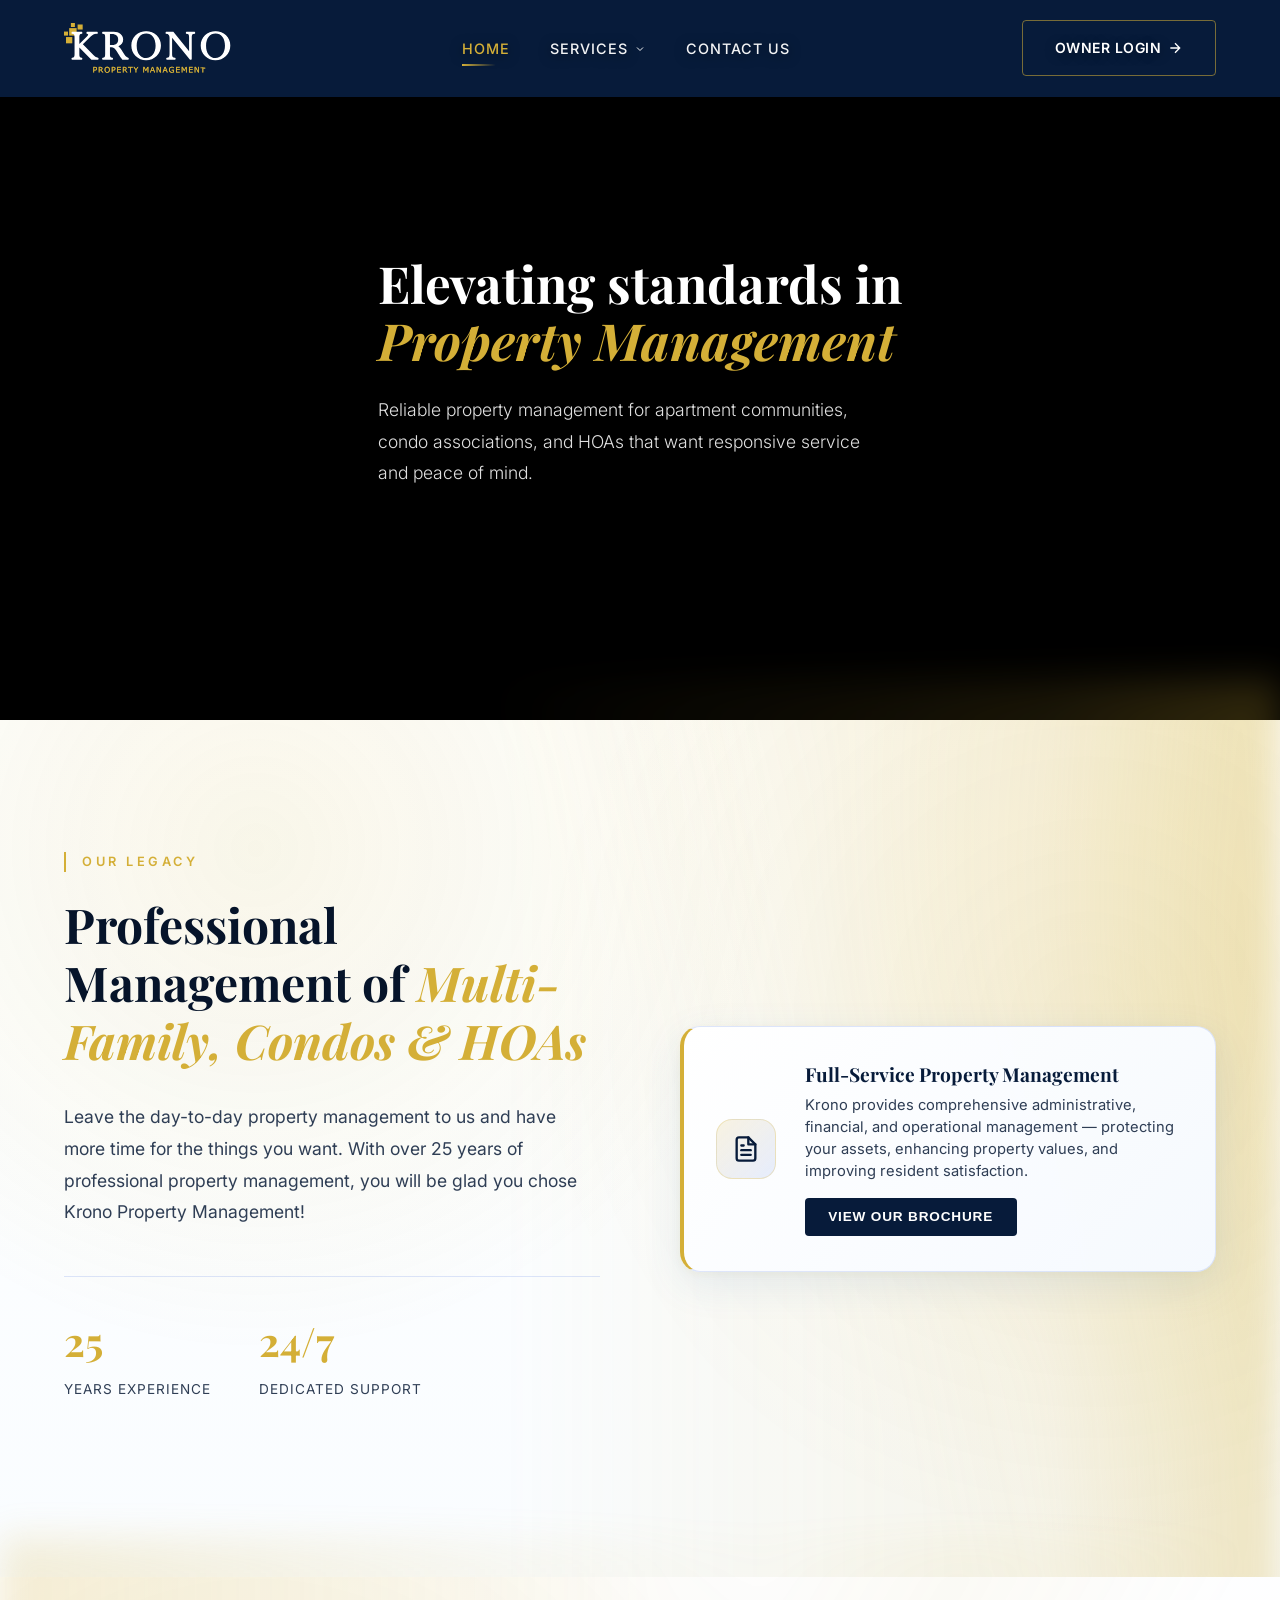
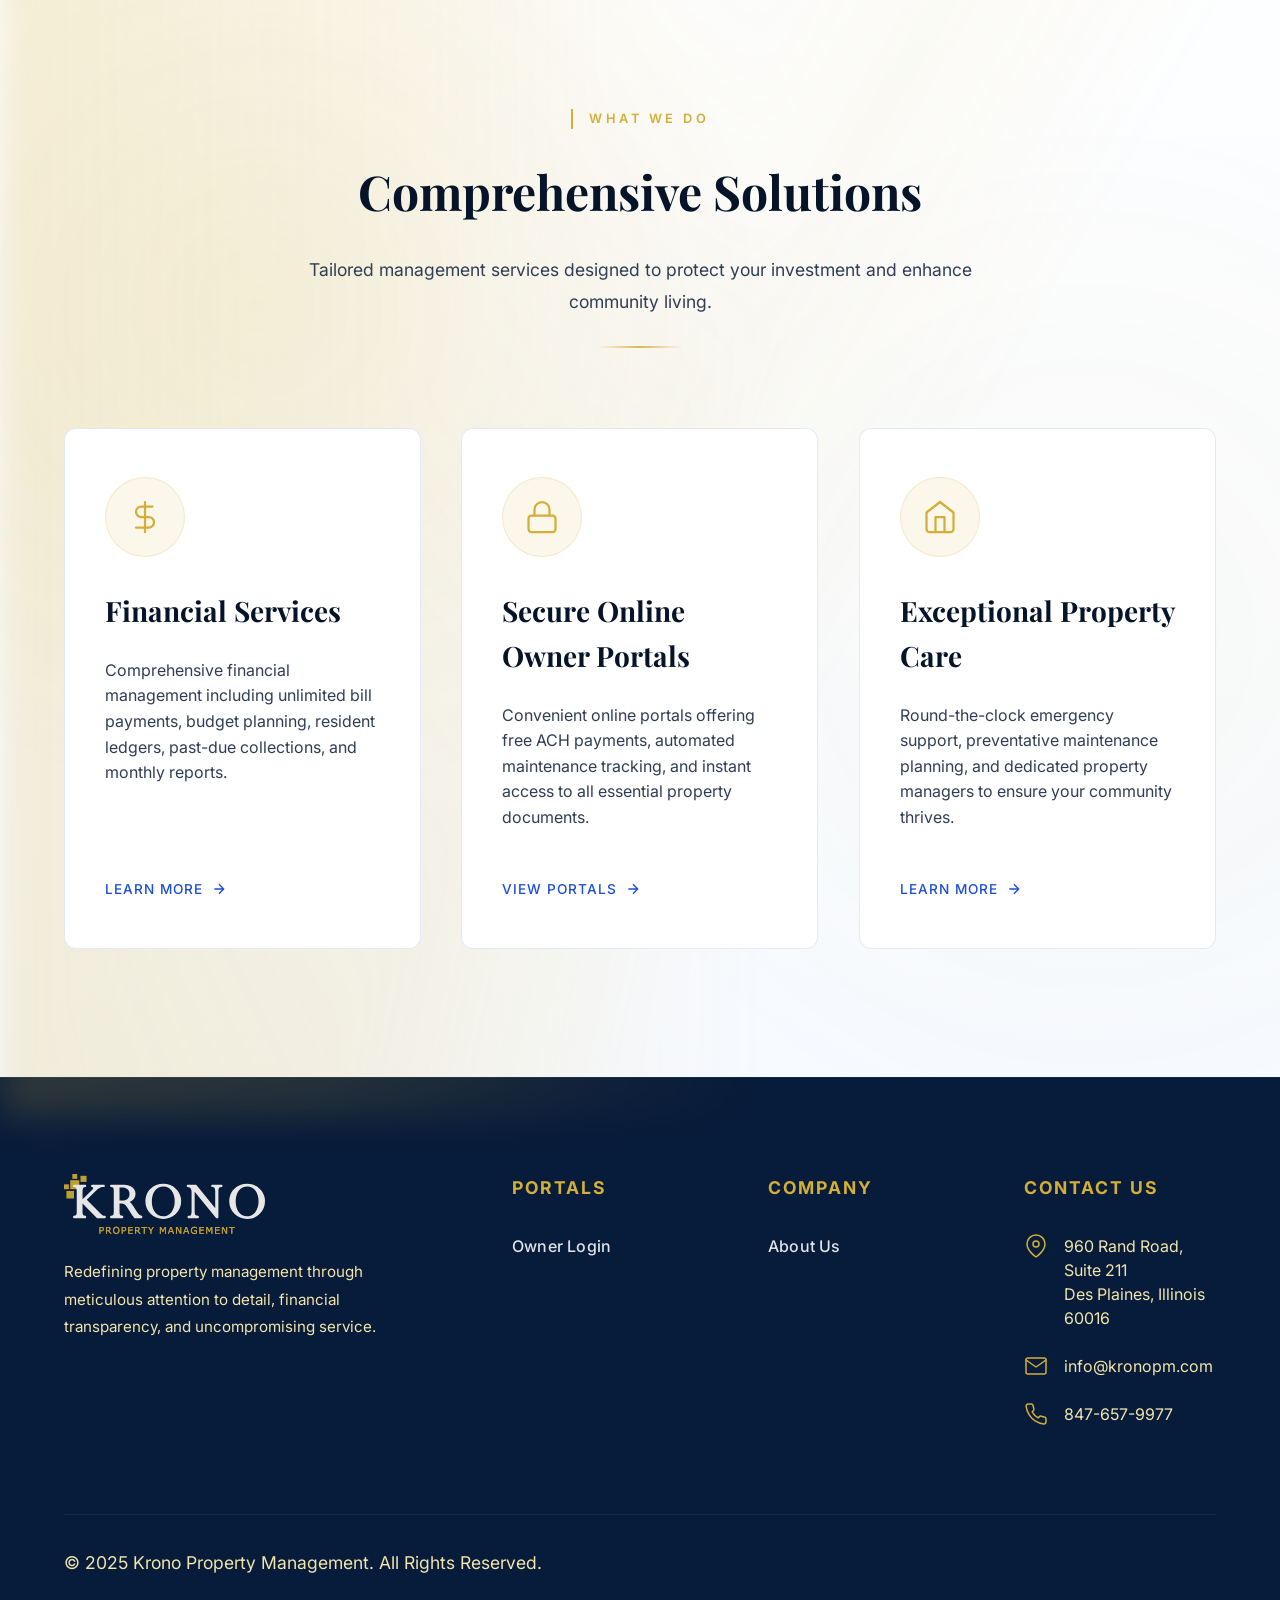
==== commit 5dcd60d9: "Add files via upload" ====
--- a/index.html
+++ b/index.html
@@ -1,2211 +1,2574 @@
-<!DOCTYPE html>
-<html lang="en">
-
-<head>
-  <meta charset="UTF-8">
-  <meta name="viewport" content="width=device-width, initial-scale=1.0">
-  <title>Krono Property Management - Premium Living</title>
-  <link rel="icon" type="image/svg+xml" href="Krono Logo EPS.svg">
-  <meta name="description"
-    content="Krono Property Management offers premium solutions for multi-family, condominiums, and homeowner associations.">
-  <link rel="preconnect" href="https://fonts.googleapis.com">
-  <link rel="preconnect" href="https://fonts.gstatic.com" crossorigin>
-  <link
-    href="https://fonts.googleapis.com/css2?family=Inter:wght@300;400;500;600&family=Playfair+Display:ital,wght@0,600;0,700;1,600&display=swap"
-    rel="stylesheet">
-  <style>
-    /* CSS Variables for Premium Theme */
-    :root {
-      /* Base (white + blue) */
-      --bg-dark: #F6FAFF;
-      --bg-darker: #EAF2FF;
-      --card-bg: #FFFFFF;
-      --brand-navy: #071B3A;
-
-      /* Primary blue */
-      --blue-primary: #1D4ED8;
-      --blue-hover: #1E40AF;
-      --blue-soft: #DBEAFE;
-
-      /* Gold accent (splash) */
-      --gold-primary: #D4AF37;
-      --gold-light: #F3E5AB;
-      --gold-hover: #b5952f;
-      --focus-ring: rgba(212, 175, 55, 0.32);
-
-      /* Text */
-      --text-main: #0B1220;
-      --text-muted: #2F3E55;
-      --text-strong: #06142A;
-      --text-inverse: #FFFFFF;
-
-      /* Glass */
-      --glass-bg: rgba(255, 255, 255, 0.88);
-      --glass-border: rgba(29, 78, 216, 0.18);
-
-      --transition-base: all 0.4s cubic-bezier(0.16, 1, 0.3, 1);
-    }
-
-    * {
-      margin: 0;
-      padding: 0;
-      box-sizing: border-box;
-    }
-
-    html {
-      scroll-behavior: smooth;
-    }
-
-    html,
-    body {
-      /* Hide scrollbar for IE, Edge and Firefox */
-      -ms-overflow-style: none;
-      /* IE and Edge */
-      scrollbar-width: none;
-      /* Firefox */
-    }
-
-    /* Hide scrollbar for Chrome, Safari and Opera globally */
-    ::-webkit-scrollbar {
-      display: none;
-      width: 0px;
-      background: transparent;
-    }
-
-    body {
-      font-family: 'Inter', sans-serif;
-      background-color: var(--bg-dark);
-      color: var(--text-main);
-      line-height: 1.6;
-      overflow-x: hidden;
-    }
-
-    h1,
-    h2,
-    h3,
-    h4,
-    .logo-text strong {
-      font-family: 'Playfair Display', serif;
-      color: var(--text-strong);
-    }
-
-    /* Typography Defaults */
-    p {
-      color: var(--text-muted);
-      font-size: 1.1rem;
-      line-height: 1.8;
-    }
-
-    a {
-      text-decoration-color: rgba(212, 175, 55, 0.55);
-      text-underline-offset: 3px;
-    }
-
-    a:focus-visible,
-    button:focus-visible,
-    input:focus-visible,
-    select:focus-visible {
-      outline: 2px solid var(--focus-ring);
-      outline-offset: 3px;
-      border-radius: 6px;
-    }
-
-    /* ── ATOMIC CLASSES ── */
-    .container {
-      max-width: 1400px;
-      margin: 0 auto;
-      padding: 0 5%;
-    }
-
-    /* Glassmorphism utility */
-    .glass {
-      background: var(--glass-bg);
-      backdrop-filter: blur(12px);
-      -webkit-backdrop-filter: blur(12px);
-      border: 1px solid var(--glass-border);
-      border-radius: 8px;
-    }
-
-    /* Animations */
-    .fade-up {
-      opacity: 0;
-      transform: translateY(30px);
-      transition: var(--transition-base);
-    }
-
-    .fade-up.visible {
-      opacity: 1;
-      transform: translateY(0);
-    }
-
-    .delay-100 {
-      transition-delay: 100ms;
-    }
-
-    .delay-200 {
-      transition-delay: 200ms;
-    }
-
-    .delay-300 {
-      transition-delay: 300ms;
-    }
-
-    .delay-400 {
-      transition-delay: 400ms;
-    }
-
-    /* Button Styles */
-    .btn {
-      display: inline-flex;
-      align-items: center;
-      justify-content: center;
-      gap: 0.75rem;
-      padding: 1rem 2rem;
-      background: var(--blue-primary);
-      color: var(--text-inverse);
-      font-weight: 600;
-      text-decoration: none;
-      border-radius: 4px;
-      transition: var(--transition-base);
-      border: 1px solid transparent;
-      letter-spacing: 0.5px;
-      text-transform: uppercase;
-      font-size: 0.875rem;
-      cursor: pointer;
-    }
-
-    .btn:hover {
-      background: var(--blue-hover);
-      transform: translateY(-2px);
-      box-shadow: 0 10px 20px rgba(29, 78, 216, 0.22);
-    }
-
-    .btn-outline {
-      background: transparent;
-      color: var(--blue-primary);
-      border-color: rgba(29, 78, 216, 0.55);
-    }
-
-    .btn-outline:hover {
-      background: var(--blue-primary);
-      box-shadow: 0 4px 15px rgba(29, 78, 216, 0.18);
-      color: var(--text-inverse);
-    }
-
-    /* ── NAVIGATION ── */
-    nav {
-      position: fixed;
-      top: 0;
-      width: 100%;
-      z-index: 1000;
-      padding: 1.25rem 0;
-      transition: var(--transition-base);
-      background: transparent;
-      border-bottom: 1px solid transparent;
-      box-shadow: none;
-      overflow: visible;
-    }
-
-    /* Navbar "vanishes" at top, becomes solid on scroll */
-    nav.scrolled {
-      background: var(--brand-navy);
-      border-bottom: 1px solid transparent;
-      padding: 1rem 0;
-      box-shadow: 0 10px 30px rgba(0, 0, 0, 0.28);
-    }
-
-    .nav-content {
-      display: flex;
-      justify-content: space-between;
-      align-items: center;
-    }
-
-    .logo-wrap {
-      display: flex;
-      align-items: center;
-      gap: 12px;
-      text-decoration: none;
-      position: relative;
-    }
-
-    /* Contour Glow ONLY when NOT scrolled - Maximum Opacity & Impact */
-    nav:not(.scrolled) .logo-img {
-      filter: drop-shadow(0 0 12px rgba(212, 175, 55, 1)) drop-shadow(0 0 25px rgba(212, 175, 55, 0.6));
-    }
-
-    .logo-img {
-      height: 50px;
-      width: auto;
-      transition: var(--transition-base);
-      position: relative;
-      z-index: 1;
-      overflow: visible !important;
-    }
-
-    /* KRONO and Tagline text: Dark Navy for premium feel */
-    .logo-krono,
-    .logo-tagline {
-      fill: white;
-      transition: fill 0.3s ease;
-    }
-
-    /* Icon remains Gold */
-    .logo-icon {
-      fill: var(--gold-primary);
-      transition: fill 0.3s ease;
-    }
-
-    /* On Scroll: All text turns white for visibility on dark background */
-    nav.scrolled .logo-krono,
-    nav.scrolled .logo-tagline {
-      fill: #FFFFFF;
-    }
-
-    /* Hover effect */
-    .logo-wrap:hover .logo-img {
-      transform: scale(1.02);
-      filter: drop-shadow(0 0 12px rgba(212, 175, 55, 0.4));
-    }
-
-    .nav-links {
-      display: flex;
-      gap: 2.5rem;
-      list-style: none;
-      align-items: center;
-    }
-
-    .nav-links>li {
-      position: relative;
-    }
-
-    .nav-links a {
-      color: rgba(255, 255, 255, 0.95);
-      text-decoration: none;
-      font-size: 0.9rem;
-      font-weight: 500;
-      letter-spacing: 1px;
-      text-transform: uppercase;
-      transition: var(--transition-base);
-      position: relative;
-      display: flex;
-      align-items: center;
-      gap: 6px;
-      text-shadow: 0 2px 12px rgba(0, 0, 0, 0.55);
-      will-change: transform;
-    }
-
-    .nav-links a::after {
-      content: '';
-      position: absolute;
-      width: 0;
-      height: 2px;
-      bottom: -6px;
-      left: 0;
-      background: linear-gradient(90deg, var(--gold-primary), transparent 70%);
-      transition: var(--transition-base);
-    }
-
-    .nav-links a:hover {
-      color: var(--gold-primary);
-      transform: translateY(-1px);
-    }
-
-    .nav-links a:hover::after {
-      width: 100%;
-    }
-
-
-    .nav-links a:focus-visible {
-      color: var(--gold-primary);
-    }
-
-    .nav-links a:focus-visible::after {
-      width: 100%;
-    }
-
-    /* Dropdown Menu */
-    .dropdown {
-      position: absolute;
-      top: 100%;
-      left: -10px;
-      background: rgba(7, 27, 58, 0.96);
-      border: 1px solid rgba(255, 255, 255, 0.12);
-      border-radius: 8px;
-      min-width: 220px;
-      padding: 1rem 0;
-      opacity: 0;
-      visibility: hidden;
-      transform: translateY(10px);
-      transition: var(--transition-base);
-      box-shadow: 0 10px 30px rgba(0, 0, 0, 0.5);
-      z-index: 100;
-      list-style: none;
-    }
-
-    .nav-links li:hover .dropdown {
-      opacity: 1;
-      visibility: visible;
-      transform: translateY(15px);
-      /* Add a little gap */
-    }
-
-    .dropdown li {
-      padding: 0;
-    }
-
-    .dropdown a {
-      padding: 10px 20px;
-      display: flex;
-      font-size: 0.85rem;
-      text-transform: none;
-      letter-spacing: 0.5px;
-      font-weight: 500;
-    }
-
-    .dropdown a::after {
-      display: none;
-    }
-
-    .dropdown a:hover {
-      background: rgba(29, 78, 216, 0.06);
-      padding-left: 25px;
-    }
-
-    nav .btn.btn-outline {
-      color: var(--text-inverse);
-      border-color: rgba(212, 175, 55, 0.55);
-      text-shadow: 0 2px 12px rgba(0, 0, 0, 0.45);
-      position: relative;
-      overflow: hidden;
-    }
-
-    nav .btn.btn-outline::after {
-      content: '';
-      position: absolute;
-      left: 14px;
-      right: 14px;
-      bottom: 10px;
-      height: 2px;
-      width: 0;
-      background: linear-gradient(90deg, var(--gold-primary), transparent 70%);
-      transition: var(--transition-base);
-      opacity: 0.9;
-      pointer-events: none;
-    }
-
-    nav .btn.btn-outline:hover {
-      background: var(--gold-primary);
-      border-color: var(--gold-primary);
-      color: var(--brand-navy);
-      box-shadow: 0 10px 20px rgba(212, 175, 55, 0.18);
-    }
-
-    nav .btn.btn-outline:hover::after,
-    nav .btn.btn-outline:focus-visible::after {
-      width: calc(100% - 28px);
-    }
-
-    .hamburger-btn {
-      display: none;
-      background: none;
-      border: none;
-      color: white;
-      cursor: pointer;
-      padding: 0.5rem;
-      z-index: 1001;
-      transition: var(--transition-base);
-    }
-
-    nav.scrolled .hamburger-btn {
-      color: white;
-    }
-
-    .mobile-menu {
-      display: none;
-    }
-
-
-    /* ── HERO SECTION ── */
-    .hero {
-      position: relative;
-      min-height: 80vh;
-      display: flex;
-      align-items: center;
-      padding-top: 80px;
-      overflow: hidden;
-    }
-
-    .slideshow {
-      position: absolute;
-      inset: 0;
-      z-index: 0;
-    }
-
-    .slide {
-      position: absolute;
-      inset: 0;
-      background-size: cover;
-      background-position: center;
-      background-repeat: no-repeat;
-      opacity: 0;
-      animation: fadeSlide 24s infinite;
-      transform: scale(1.05);
-    }
-
-    .slide-1 {
-      background-image: url('https://images.unsplash.com/photo-1600596542815-ffad4c1539a9?ixlib=rb-4.0.3&w=2075&q=80');
-      animation-delay: 0s;
-    }
-
-    .slide-2 {
-      background-image: url('https://images.unsplash.com/photo-1600585154340-be6161a56a0c?ixlib=rb-4.0.3&w=2075&q=80');
-      animation-delay: 6s;
-    }
-
-    .slide-3 {
-      background-image: url('https://images.unsplash.com/photo-1512917774080-9991f1c4c750?ixlib=rb-4.0.3&w=2075&q=80');
-      animation-delay: 12s;
-    }
-
-    .slide-4 {
-      background-image: url('https://images.unsplash.com/photo-1486406146926-c627a92ad1ab?ixlib=rb-4.0.3&w=2075&q=80');
-      animation-delay: 18s;
-    }
-
-    @keyframes fadeSlide {
-      0% {
-        opacity: 0;
-        transform: scale(1.05);
-      }
-
-      5% {
-        opacity: 1;
-        transform: scale(1.1);
-      }
-
-      25% {
-        opacity: 1;
-        transform: scale(1.15);
-      }
-
-      30% {
-        opacity: 0;
-        transform: scale(1.15);
-      }
-
-      100% {
-        opacity: 0;
-        transform: scale(1.05);
-      }
-    }
-
-    .hero-overlay {
-      position: absolute;
-      inset: 0;
-      background: linear-gradient(to right, rgba(10, 25, 48, 0.9) 0%, rgba(10, 25, 48, 0.5) 100%);
-      z-index: 1;
-    }
-
-    .hero .container {
-      position: relative;
-      z-index: 2;
-      display: flex;
-      flex-direction: column;
-      justify-content: center;
-      height: 100%;
-    }
-
-    .hero-content {
-      max-width: 700px;
-      margin-bottom: 3rem;
-    }
-
-    .eyebrow {
-      display: inline-block;
-      color: var(--gold-primary);
-      font-size: 0.8rem;
-      font-weight: 600;
-      letter-spacing: 3.5px;
-      text-transform: uppercase;
-      margin-bottom: 1.5rem;
-      border-left: 2px solid var(--gold-primary);
-      padding-left: 1rem;
-    }
-
-    .hero-title {
-      font-size: clamp(2.5rem, 4vw, 4.2rem);
-      line-height: 1.12;
-      margin-bottom: 1.5rem;
-      text-transform: none;
-      color: var(--text-inverse);
-      text-shadow: 0 10px 40px rgba(0, 0, 0, 0.45);
-    }
-
-    .hero-title span {
-      display: block;
-      color: var(--gold-primary);
-      font-style: italic;
-    }
-
-    .hero-desc {
-      font-size: 1.1rem;
-      margin-bottom: 2.5rem;
-      max-width: 500px;
-      font-weight: 300;
-      color: rgba(255, 255, 255, 0.88);
-      text-shadow: 0 6px 24px rgba(0, 0, 0, 0.35);
-    }
-
-    /* ── PROPERTY SEARCH BAR ── */
-    .search-panel {
-      padding: 1.5rem;
-      max-width: 900px;
-      display: grid;
-      grid-template-columns: 2fr 1.5fr auto;
-      gap: 1rem;
-      align-items: center;
-    }
-
-    .search-group {
-      display: flex;
-      flex-direction: column;
-      position: relative;
-    }
-
-    .search-group label {
-      font-size: 0.75rem;
-      text-transform: uppercase;
-      letter-spacing: 1px;
-      color: var(--gold-primary);
-      margin-bottom: 0.5rem;
-      font-weight: 600;
-    }
-
-    .search-group input,
-    .search-group select {
-      background: rgba(0, 0, 0, 0.2);
-      border: 1px solid rgba(255, 255, 255, 0.1);
-      color: var(--text-inverse);
-      padding: 0.9rem 1rem 0.9rem 2.5rem;
-      border-radius: 4px;
-      font-family: 'Inter', sans-serif;
-      font-size: 1rem;
-      width: 100%;
-      transition: var(--transition-base);
-    }
-
-    .search-group select {
-      appearance: none;
-      cursor: pointer;
-    }
-
-    .search-group input:focus,
-    .search-group select:focus {
-      outline: none;
-      border-color: var(--gold-primary);
-      background: rgba(0, 0, 0, 0.4);
-    }
-
-    .search-icon {
-      position: absolute;
-      left: 10px;
-      bottom: 14px;
-      width: 18px;
-      height: 18px;
-      stroke: var(--text-muted);
-    }
-
-    .search-panel .btn {
-      height: 48px;
-      margin-top: 1.5rem;
-      /* Align with inputs due to label */
-      width: 100%;
-    }
-
-
-    /* ── EXPERTISE SECTION ── */
-    .expertise {
-      padding: 8rem 0;
-      background:
-        linear-gradient(180deg, rgba(255, 255, 255, 0.92) 0%, rgba(250, 252, 255, 0.92) 100%),
-        #F7FAFF;
-      position: relative;
-    }
-
-    /* Decorative element */
-    .expertise::before {
-      content: '';
-      position: absolute;
-      inset: -40px 0;
-      background:
-        radial-gradient(780px 780px at 100% 30%, rgba(212, 175, 55, 0.22) 0%, transparent 62%),
-        linear-gradient(270deg,
-          rgba(212, 175, 55, 0.62) 0%,
-          rgba(212, 175, 55, 0.22) 18%,
-          transparent 62%),
-        linear-gradient(240deg,
-          rgba(212, 175, 55, 0.22) 0%,
-          transparent 45%);
-      filter: blur(18px);
-      opacity: 0.48;
-      pointer-events: none;
-    }
-
-    .expertise::after {
-      content: '';
-      position: absolute;
-      inset: 0;
-      background:
-        radial-gradient(900px circle at 20% 15%, rgba(212, 175, 55, 0.12), transparent 58%),
-        radial-gradient(900px circle at 85% 35%, rgba(212, 175, 55, 0.07), transparent 62%);
-      opacity: 0.9;
-      pointer-events: none;
-    }
-
-    .expertise .container {
-      position: relative;
-      z-index: 1;
-    }
-
-    .expertise-grid {
-      display: grid;
-      grid-template-columns: 1fr 1fr;
-      gap: 5rem;
-      align-items: center;
-    }
-
-    .expertise-title {
-      font-size: 3rem;
-      margin-bottom: 2rem;
-      line-height: 1.2;
-    }
-
-    .expertise-title em {
-      color: var(--gold-primary);
-      font-style: italic;
-    }
-
-    .stats {
-      display: flex;
-      gap: 3rem;
-      margin: 3rem 0;
-      padding-top: 2rem;
-      border-top: 1px solid rgba(29, 78, 216, 0.14);
-    }
-
-    .stat-item h4 {
-      font-size: 2.5rem;
-      color: var(--gold-primary);
-      margin-bottom: 0.25rem;
-    }
-
-    .stat-item p {
-      font-size: 0.85rem;
-      text-transform: uppercase;
-      letter-spacing: 1px;
-    }
-
-    .expertise-img-wrap {
-      position: relative;
-    }
-
-    .expertise-img-wrap::after {
-      content: '';
-      position: absolute;
-      bottom: -20px;
-      left: -20px;
-      width: 100%;
-      height: 100%;
-      border: 2px solid var(--gold-primary);
-      border-radius: 8px;
-      z-index: 0;
-    }
-
-    .expertise-img {
-      position: relative;
-      border-radius: 8px;
-      overflow: hidden;
-      z-index: 1;
-      box-shadow: 0 30px 60px rgba(0, 0, 0, 0.5);
-    }
-
-    .expertise-track {
-      display: flex;
-      width: 100%;
-      will-change: transform;
-    }
-
-    .expertise-slide {
-      flex: 0 0 100%;
-      position: relative;
-      overflow: hidden;
-    }
-
-    .expertise-overlay {
-      position: absolute;
-      bottom: 0;
-      left: 0;
-      width: 100%;
-      padding: 2rem;
-      background: linear-gradient(to top, rgba(5, 13, 26, 0.95) 0%, rgba(5, 13, 26, 0.4) 60%, transparent 100%);
-      opacity: 0;
-      transform: translateY(20px);
-      transition: all 0.4s cubic-bezier(0.16, 1, 0.3, 1);
-      z-index: 2;
-      pointer-events: none;
-    }
-
-    .expertise-slide:hover .expertise-overlay {
-      opacity: 1;
-      transform: translateY(0);
-    }
-
-    .expertise-overlay h3 {
-      font-size: 1.8rem;
-      margin-bottom: 0.5rem;
-      font-family: 'Playfair Display', serif;
-      color: var(--text-inverse);
-    }
-
-    .expertise-overlay p {
-      font-size: 0.95rem;
-      color: rgba(255, 255, 255, 0.8);
-      margin: 0;
-    }
-
-    .expertise-img img,
-    .expertise-slide img {
-      width: 100%;
-      height: 100%;
-      object-fit: cover;
-      display: block;
-      transition: transform 0.8s ease;
-    }
-
-    .expertise-img:hover img {
-      transform: scale(1.05);
-    }
-
-    .carousel-indicators {
-      position: absolute;
-      bottom: 15px;
-      left: 50%;
-      transform: translateX(-50%);
-      display: flex;
-      gap: 10px;
-      z-index: 10;
-    }
-
-    .carousel-indicator {
-      width: 8px;
-      height: 8px;
-      border-radius: 50%;
-      background: rgba(255, 255, 255, 0.4);
-      cursor: pointer;
-      transition: background 0.3s;
-    }
-
-    .carousel-indicator.active {
-      background: var(--gold-primary);
-    }
-
-    /* ── COMMON SECTIONS ── */
-    .section-header {
-      text-align: center;
-      max-width: 700px;
-      margin: 0 auto 5rem;
-    }
-
-    .section-header h2 {
-      font-size: 3rem;
-      margin-bottom: 1.5rem;
-    }
-
-    .section-header::after {
-      content: '';
-      display: block;
-      width: 84px;
-      height: 2px;
-      margin: 1.75rem auto 0;
-      background: linear-gradient(90deg, transparent, var(--gold-primary), transparent);
-      opacity: 0.85;
-    }
-
-    /* ── SERVICES SECTION ── */
-    .services {
-      padding: 8rem 0;
-      background:
-        linear-gradient(180deg, rgba(255, 255, 255, 0.90) 0%, rgba(247, 250, 255, 0.92) 100%),
-        #F1F7FF;
-      position: relative;
-    }
-
-    .services::before {
-      content: '';
-      position: absolute;
-      inset: 0;
-      background:
-        radial-gradient(900px circle at 20% 30%, rgba(212, 175, 55, 0.12), transparent 58%),
-        radial-gradient(900px circle at 85% 60%, rgba(212, 175, 55, 0.06), transparent 62%);
-      opacity: 0.75;
-      pointer-events: none;
-    }
-
-    .services::after {
-      content: '';
-      position: absolute;
-      inset: -40px 0;
-      background:
-        linear-gradient(120deg,
-          transparent 35%,
-          rgba(212, 175, 55, 0.14) 50%,
-          transparent 65%),
-        linear-gradient(90deg,
-          rgba(212, 175, 55, 0.55),
-          transparent 60%);
-      filter: blur(18px);
-      opacity: 0.35;
-      pointer-events: none;
-    }
-
-    .services .container {
-      position: relative;
-      z-index: 1;
-    }
-
-    .services-grid {
-      display: grid;
-      grid-template-columns: repeat(3, 1fr);
-      gap: 2.5rem;
-    }
-
-    .service-card {
-      background: var(--card-bg);
-      border: 1px solid rgba(29, 78, 216, 0.12);
-      border-radius: 12px;
-      padding: 3rem 2.5rem;
-      transition: var(--transition-base);
-      position: relative;
-      overflow: hidden;
-      display: flex;
-      flex-direction: column;
-      height: 100%;
-    }
-
-    /* Glow effect on hover */
-    .service-card::before {
-      content: '';
-      position: absolute;
-      top: 0;
-      left: 0;
-      width: 100%;
-      height: 100%;
-      background: radial-gradient(800px circle at var(--mouse-x) var(--mouse-y), rgba(212, 175, 55, 0.06), transparent 40%);
-      opacity: 0;
-      transition: opacity 0.3s ease;
-      z-index: 0;
-      pointer-events: none;
-    }
-
-    .service-card:hover {
-      transform: translateY(-10px);
-      background: rgba(29, 78, 216, 0.035);
-      border-color: rgba(212, 175, 55, 0.35);
-      box-shadow: 0 20px 40px rgba(0, 0, 0, 0.4);
-    }
-
-    .service-card:hover::before {
-      opacity: 1;
-    }
-
-    .service-card>* {
-      position: relative;
-      z-index: 1;
-    }
-
-    .service-icon {
-      width: 80px;
-      height: 80px;
-      background: rgba(212, 175, 55, 0.1);
-      border-radius: 50%;
-      display: flex;
-      align-items: center;
-      justify-content: center;
-      margin-bottom: 2rem;
-      border: 1px solid rgba(212, 175, 55, 0.2);
-    }
-
-    .service-icon svg {
-      width: 36px;
-      height: 36px;
-      stroke: var(--gold-primary);
-    }
-
-    .service-title {
-      font-size: 1.75rem;
-      margin-bottom: 1.5rem;
-    }
-
-    .service-desc {
-      font-size: 1rem;
-      color: var(--text-muted);
-      line-height: 1.6;
-      margin-bottom: auto;
-      padding-bottom: 2rem;
-    }
-
-    .news-desc {
-      color: var(--text-muted);
-    }
-
-
-    .service-link {
-      display: inline-flex;
-      align-items: center;
-      gap: 8px;
-      color: var(--blue-primary);
-      text-decoration: none;
-      font-weight: 500;
-      text-transform: uppercase;
-      font-size: 0.85rem;
-      letter-spacing: 1px;
-      margin-top: 1rem;
-      transition: var(--transition-base);
-    }
-
-    .service-link:hover {
-      color: var(--gold-primary);
-      gap: 12px;
-    }
-
-
-    /* ── NEWS & INSIGHTS (NEW) ── */
-    .news {
-      padding: 8rem 0;
-      background: var(--bg-dark);
-    }
-
-    .news-grid {
-      display: grid;
-      grid-template-columns: repeat(3, 1fr);
-      gap: 2rem;
-    }
-
-    .news-card {
-      background: var(--card-bg);
-      border: 1px solid rgba(29, 78, 216, 0.12);
-      border-radius: 8px;
-      overflow: hidden;
-      display: flex;
-      flex-direction: column;
-      transition: var(--transition-base);
-    }
-
-    .news-card:hover {
-      border-color: rgba(212, 175, 55, 0.3);
-      transform: translateY(-5px);
-    }
-
-    .news-img {
-      height: 200px;
-      overflow: hidden;
-    }
-
-    .news-img img {
-      width: 100%;
-      height: 100%;
-      object-fit: cover;
-      transition: transform 0.5s ease;
-    }
-
-    .news-card:hover .news-img img {
-      transform: scale(1.05);
-    }
-
-    .news-content {
-      padding: 2rem;
-      display: flex;
-      flex-direction: column;
-      flex-grow: 1;
-    }
-
-    .news-meta {
-      font-size: 0.75rem;
-      text-transform: uppercase;
-      letter-spacing: 1px;
-      color: var(--gold-primary);
-      margin-bottom: 1rem;
-    }
-
-    .news-title {
-      font-size: 1.25rem;
-      line-height: 1.4;
-      margin-bottom: 1rem;
-      font-family: 'Playfair Display', serif;
-    }
-
-    .news-title a {
-      color: var(--text-strong);
-      text-decoration: none;
-      transition: color 0.2s;
-    }
-
-    .news-title a:hover {
-      color: var(--gold-primary);
-    }
-
-    .news-desc {
-      font-size: 0.95rem;
-      margin-bottom: 2rem;
-      flex-grow: 1;
-    }
-
-    .news-read {
-      font-size: 0.85rem;
-      color: var(--blue-primary);
-      text-decoration: none;
-      font-weight: 500;
-      letter-spacing: 1px;
-      text-transform: uppercase;
-      display: inline-flex;
-      align-items: center;
-      gap: 5px;
-      transition: color 0.2s;
-    }
-
-    .news-read:hover {
-      color: var(--gold-primary);
-    }
-
-
-    /* ── FOOTER ── */
-    footer {
-      background: var(--brand-navy);
-      /* Even darker for depth */
-      padding: 6rem 0 3rem;
-      border-top: 1px solid rgba(255, 255, 255, 0.05);
-    }
-
-    .footer-grid {
-      display: grid;
-      grid-template-columns: 2fr 1fr 1fr 1fr;
-      gap: 4rem;
-      margin-bottom: 4rem;
-    }
-
-    .footer-brand .logo-wrap {
-      margin-bottom: 1.5rem;
-    }
-
-    .footer-desc {
-      max-width: 350px;
-      margin-bottom: 2rem;
-      font-size: 0.95rem;
-      color: var(--gold-light);
-    }
-
-    .footer-heading {
-      font-family: 'Inter', sans-serif;
-      font-size: 1.1rem;
-      text-transform: uppercase;
-      letter-spacing: 2px;
-      margin-bottom: 2rem;
-      color: var(--gold-primary);
-    }
-
-    .footer-links {
-      list-style: none;
-    }
-
-    .footer-links li {
-      margin-bottom: 1rem;
-    }
-
-    .footer-links a {
-      color: rgba(255, 255, 255, 0.88);
-      text-decoration: none;
-      transition: var(--transition-base);
-      font-weight: 500;
-      letter-spacing: 0.2px;
-      position: relative;
-    }
-
-    .footer-links a:hover {
-      color: var(--gold-primary);
-      padding-left: 8px;
-    }
-
-    .footer-links a::after {
-      content: '';
-      position: absolute;
-      left: 0;
-      bottom: -6px;
-      width: 0;
-      height: 1px;
-      background: linear-gradient(90deg, var(--gold-primary), transparent);
-      transition: var(--transition-base);
-      opacity: 0.9;
-    }
-
-    .footer-links a:hover::after,
-    .footer-links a:focus-visible::after {
-      width: 100%;
-    }
-
-    .contact-item {
-      display: flex;
-      align-items: flex-start;
-      gap: 1rem;
-      margin-bottom: 1.5rem;
-      color: var(--gold-light);
-    }
-
-    .contact-item svg {
-      width: 24px;
-      height: 24px;
-      stroke: var(--gold-primary);
-      flex-shrink: 0;
-    }
-
-    .contact-item p {
-      font-size: 1rem;
-      line-height: 1.5;
-      color: inherit;
-      display: inline-block;
-      position: relative;
-    }
-
-    .contact-item a {
-      color: inherit;
-      text-decoration: none;
-    }
-
-    .contact-item p::after {
-      content: '';
-      position: absolute;
-      left: 0;
-      bottom: -6px;
-      width: 0;
-      height: 1px;
-      background: linear-gradient(90deg, var(--gold-primary), transparent);
-      transition: var(--transition-base);
-      opacity: 0.9;
-    }
-
-    .contact-item:hover {
-      color: var(--gold-primary);
-    }
-
-    .contact-item:hover p {
-      transform: translateX(6px);
-      transition: var(--transition-base);
-    }
-
-    .contact-item:hover p::after,
-    .contact-item:focus-within p::after {
-      width: 100%;
-    }
-
-    .footer-contact .footer-heading {
-      position: relative;
-      display: inline-block;
-    }
-
-    .footer-contact .footer-heading::after {
-      content: '';
-      position: absolute;
-      left: 0;
-      bottom: -10px;
-      width: 0;
-      height: 2px;
-      background: linear-gradient(90deg, var(--gold-primary), transparent);
-      transition: var(--transition-base);
-      opacity: 0.95;
-    }
-
-    .footer-contact:hover .footer-heading::after {
-      width: 100%;
-    }
-
-    .footer-bottom {
-      padding-top: 2rem;
-      border-top: 1px solid rgba(255, 255, 255, 0.05);
-      display: flex;
-      justify-content: space-between;
-      align-items: center;
-      color: var(--gold-light);
-      font-size: 0.85rem;
-    }
-
-    .footer-bottom p {
-      color: inherit;
-    }
-
-    .social-links {
-      display: flex;
-      gap: 1rem;
-    }
-
-    .social-links a {
-      display: flex;
-      align-items: center;
-      justify-content: center;
-      width: 40px;
-      height: 40px;
-      border-radius: 50%;
-      background: rgba(255, 255, 255, 0.03);
-      color: var(--text-inverse);
-      text-decoration: none;
-      transition: var(--transition-base);
-      border: 1px solid rgba(255, 255, 255, 0.05);
-    }
-
-    .social-links a:hover {
-      background: var(--gold-primary);
-      color: var(--bg-dark);
-      transform: translateY(-3px);
-    }
-
-    .social-links svg {
-      width: 18px;
-      height: 18px;
-      fill: currentColor;
-    }
-
-    /* Hamburger Menu */
-    .hamburger-btn {
-      display: none;
-      background: none;
-      border: none;
-      color: var(--text-inverse);
-      cursor: pointer;
-      padding: 0.5rem;
-      z-index: 1001;
-    }
-
-    .mobile-menu {
-      display: none;
-    }
-
-    /* ── RESPONSIVE ── */
-    @media (max-width: 1024px) {
-      .expertise-grid {
-        gap: 3rem;
-      }
-
-      .portfolio-grid,
-      .services-grid,
-      .news-grid {
-        grid-template-columns: repeat(2, 1fr);
-      }
-
-      .footer-grid {
-        grid-template-columns: 1fr 1fr;
-      }
-
-      .search-panel {
-        grid-template-columns: 1fr 1fr;
-      }
-
-      .search-panel .btn {
-        grid-column: span 2;
-      }
-    }
-
-    @media (max-width: 768px) {
-      .nav-links {
-        display: none;
-        /* In a real scenario, implement a hamburger menu */
-      }
-
-      nav .nav-contact-btn {
-        display: none;
-      }
-
-      .logo-img {
-        height: 40px;
-      }
-
-      .hamburger-btn {
-        display: flex;
-        align-items: center;
-        justify-content: center;
-        width: 40px;
-        height: 40px;
-      }
-
-      .hamburger-btn svg {
-        width: 30px;
-        height: 30px;
-      }
-
-      .mobile-menu {
-        display: block;
-        position: absolute;
-        top: 100%;
-        left: 0;
-        width: 100%;
-        background: var(--brand-navy);
-        border-top: none;
-        box-shadow: 0 10px 30px rgba(0, 0, 0, 0.5);
-        max-height: 0;
-        overflow: hidden;
-        transition: max-height 0.4s cubic-bezier(0.16, 1, 0.3, 1);
-      }
-
-      .mobile-menu.active {
-        max-height: 600px;
-      }
-
-      .mobile-menu-inner {
-        padding: 1.5rem 5%;
-        display: flex;
-        flex-direction: column;
-        gap: 0.5rem;
-      }
-
-      .mobile-menu a {
-        color: var(--text-inverse);
-        text-decoration: none;
-        font-size: 1rem;
-        font-weight: 500;
-        letter-spacing: 0.5px;
-        text-transform: uppercase;
-        padding: 0.75rem 0;
-        border-bottom: 1px solid rgba(255, 255, 255, 0.05);
-        transition: color 0.3s;
-      }
-
-      .mobile-menu a:last-child {
-        border-bottom: none;
-      }
-
-      .mobile-menu a:hover {
-        color: var(--gold-primary);
-      }
-
-      .mobile-menu a.mobile-contact-btn {
-        color: var(--gold-primary);
-        margin-top: 0.5rem;
-      }
-
-      .mobile-dropdown-btn {
-        width: 100%;
-        display: flex;
-        justify-content: space-between;
-        align-items: center;
-        background: none;
-        border: none;
-        color: var(--text-inverse);
-        font-size: 1rem;
-        font-weight: 500;
-        letter-spacing: 0.5px;
-        text-transform: uppercase;
-        padding: 0.75rem 0;
-        border-bottom: 1px solid rgba(255, 255, 255, 0.05);
-        cursor: pointer;
-        font-family: 'Inter', sans-serif;
-      }
-
-      .mobile-dropdown-btn svg {
-        transition: transform 0.3s ease;
-      }
-
-      .mobile-dropdown.active .mobile-dropdown-btn svg {
-        transform: rotate(180deg);
-      }
-
-      .mobile-submenu {
-        max-height: 0;
-        overflow: hidden;
-        transition: max-height 0.3s ease;
-        display: flex;
-        flex-direction: column;
-        background: rgba(0, 0, 0, 0.15);
-        margin: 0 -5%;
-      }
-
-      .mobile-dropdown.active .mobile-submenu {
-        max-height: 400px;
-      }
-
-      .mobile-submenu a {
-        padding: 0.75rem 10%;
-        font-size: 0.9rem;
-        text-transform: none;
-        border-bottom: 1px solid rgba(255, 255, 255, 0.02);
-      }
-
-      .hero-title {
-        font-size: 2.5rem;
-      }
-
-      .expertise-grid {
-        grid-template-columns: 1fr;
-        gap: 4rem;
-      }
-
-      .portfolio-grid,
-      .services-grid,
-      .news-grid {
-        grid-template-columns: 1fr;
-      }
-
-      .footer-grid {
-        grid-template-columns: 1fr;
-        gap: 3rem;
-      }
-
-      .search-panel {
-        grid-template-columns: 1fr;
-      }
-
-      .search-panel .btn {
-        grid-column: span 1;
-      }
-
-      .stats {
-        flex-direction: column;
-        gap: 1.5rem;
-      }
-
-      .footer-bottom {
-        flex-direction: column;
-        gap: 1.5rem;
-        text-align: center;
-      }
-    }
-  </style>
-</head>
-
-<body>
-
-  <!-- Navigation -->
-  <nav id="navbar">
-    <div class="container nav-content">
-      <a href="#home" class="logo-wrap">
-        <svg class="logo-img" viewBox="0 0 230 69" xmlns="http://www.w3.org/2000/svg">
-          <g transform="matrix(0.13333333,0,0,-0.13333333,0,68.64)">
-            <!-- Icon -->
-            <path class="logo-icon" d="M 41.6719,384.426 H 0 v 41.668 h 41.6719 v -41.668" />
-            <path class="logo-icon" d="M 112.922,473.18 H 71.25 v 41.668 h 41.672 V 473.18" />
-            <path class="logo-icon" d="M 130.828,384.43 H 53.3281 v 77.5 h 77.4999 v -77.5" />
-            <path class="logo-icon" d="m 85.8281,304.43 h -65 v 65 h 65 v -65" />
-            <path class="logo-icon" d="m 193.328,446.93 h -52.5 v 52.5 h 52.5 v -52.5" />
-            <!-- KRONO -->
-            <path class="logo-krono"
-              d="m 285.652,135.449 c -1.726,0 -3.386,0.696 -4.605,1.922 L 158.801,260.934 V 193.57 c 0,-18.379 2.918,-26.652 5.359,-30.351 3.008,-4.535 9.356,-6.84 18.86,-6.84 3.574,0 6.484,-2.902 6.484,-6.481 v -7.968 c 0,-3.578 -2.91,-6.481 -6.484,-6.481 H 84.5781 c -3.5742,0 -6.4843,2.903 -6.4843,6.481 v 7.968 c 0,3.579 2.9101,6.481 6.4843,6.481 9.6875,0 16.1639,2.312 19.2379,6.875 2.493,3.695 5.454,11.937 5.454,30.277 v 171.485 c 0,18.902 -2.891,27.14 -5.325,30.726 -3,4.418 -9.5114,6.66 -19.3669,6.66 -3.5742,0 -6.4843,2.903 -6.4843,6.481 v 7.969 c 0,3.578 2.9101,6.48 6.4843,6.48 H 183.02 c 3.574,0 6.484,-2.902 6.484,-6.48 v -7.969 c 0,-3.578 -2.91,-6.481 -6.484,-6.481 -9.36,0 -15.469,-2.289 -18.665,-7 -2.539,-3.742 -5.554,-12.043 -5.554,-30.347 v -67.504 l 78.777,77.472 c 11.16,11.137 12.363,16.555 12.363,18.36 0,1.828 0,6.672 -12.199,9.148 -3.015,0.614 -5.191,3.27 -5.191,6.352 v 7.969 c 0,3.578 2.91,6.48 6.48,6.48 h 103.828 c 3.575,0 6.489,-2.902 6.489,-6.48 v -7.969 c 0,-3.578 -2.914,-6.481 -6.489,-6.481 H 329.27 c -7.2,0 -15.774,-2.554 -25.5,-7.593 -10.04,-5.204 -19.383,-12.172 -27.774,-20.704 L 195.02,294.047 304.109,183.512 c 10.813,-11.207 19.075,-18.457 24.614,-21.602 5.203,-2.965 12.879,-4.832 22.808,-5.547 3.391,-0.25 6.02,-3.066 6.02,-6.465 v -7.968 c 0,-3.578 -2.91,-6.481 -6.488,-6.481 h -65.411" />
-            <path class="logo-krono"
-              d="m 84.5781,141.93 v 7.968 c 12.0313,0 20.2349,3.243 24.6099,9.735 4.375,6.484 6.566,17.785 6.566,33.898 v 171.485 c 0,16.57 -2.152,28.027 -6.445,34.363 -4.297,6.34 -12.5434,9.504 -24.7309,9.504 v 7.969 H 183.02 v -7.969 c -11.567,0 -19.575,-3.281 -24.028,-9.844 -4.453,-6.562 -6.679,-17.891 -6.679,-33.984 v -82.969 l 89.804,88.32 c 9.543,9.52 14.309,17.176 14.309,22.977 0,7.98 -5.801,13.144 -17.395,15.5 v 7.969 h 103.828 v -7.969 H 329.27 c -8.286,0 -17.778,-2.774 -28.481,-8.32 -10.699,-5.547 -20.508,-12.852 -29.41,-21.915 l -85.52,-84.543 113.645,-115.144 c 11.25,-11.66 19.922,-19.219 26.016,-22.688 6.089,-3.464 14.609,-5.585 25.543,-6.375 V 141.93 H 285.652 L 152.313,276.695 V 193.57 c 0,-16.125 2.152,-27.433 6.449,-33.925 4.297,-6.497 12.383,-9.747 24.258,-9.747 V 141.93 H 84.5781" />
-            <path class="logo-krono"
-              d="m 502.805,287.156 c 18.523,0 32.547,5.051 42.859,15.434 10.32,10.394 15.344,23.93 15.344,41.371 0,16.824 -5.547,30.008 -16.953,40.301 -11.457,10.328 -26.985,15.562 -46.172,15.562 H 475.535 V 287.156 Z M 607.336,135.449 c -1.926,0 -3.75,0.86 -4.992,2.34 -11.707,14.109 -26.004,34.984 -42.5,62.035 -17,27.535 -30.332,45.219 -39.61,52.535 -8.828,6.965 -18.281,10.356 -28.918,10.356 h -15.781 v -69.137 c 0,-18.465 3.098,-26.652 5.695,-30.273 3.301,-4.598 9.766,-6.926 19.231,-6.926 3.57,0 6.48,-2.902 6.48,-6.481 v -7.968 c 0,-3.578 -2.91,-6.481 -6.48,-6.481 h -98.906 c -3.578,0 -6.489,2.903 -6.489,6.481 v 7.968 c 0,3.579 2.911,6.481 6.489,6.481 9.832,0 16.343,2.269 19.343,6.742 2.442,3.641 5.34,11.871 5.34,30.41 v 172.422 c 0,18.504 -2.82,26.531 -5.191,30.008 -2.922,4.273 -9.477,6.441 -19.492,6.441 -3.578,0 -6.489,2.903 -6.489,6.481 v 7.969 c 0,3.578 2.911,6.48 6.489,6.48 h 112.73 c 29.211,0 53.02,-7.312 70.766,-21.727 18.152,-14.738 27.359,-33.824 27.359,-56.707 0,-33.039 -16.64,-56.402 -49.5,-69.601 5.293,-4.442 10.488,-9.66 15.559,-15.609 8.113,-9.532 18.797,-25.418 31.746,-47.239 13.973,-23.265 24.93,-38.64 32.539,-45.664 6.953,-6.398 14.109,-9.91 21.289,-10.422 3.398,-0.246 6.023,-3.066 6.023,-6.465 v -7.968 c 0,-3.578 -2.91,-6.481 -6.48,-6.481 h -56.25" />
-            <path class="logo-krono"
-              d="M 497.883,406.305 H 469.055 V 280.68 h 33.75 c 20.156,0 35.972,5.781 47.461,17.343 11.48,11.563 17.222,26.875 17.222,45.938 0,18.594 -6.367,33.633 -19.097,45.117 -12.739,11.485 -29.575,17.227 -50.508,17.227 z m -6.567,-137.11 h -22.261 v -75.617 c 0,-16.289 2.3,-27.637 6.914,-34.051 4.605,-6.425 12.769,-9.629 24.492,-9.629 v -7.968 h -98.906 v 7.968 c 12.183,0 20.425,3.204 24.722,9.618 4.297,6.406 6.45,17.746 6.45,34.015 v 172.422 c 0,16.258 -2.114,27.481 -6.332,33.66 -4.215,6.184 -12.5,9.27 -24.84,9.27 v 7.969 h 112.73 c 27.817,0 50.039,-6.758 66.684,-20.274 16.636,-13.515 24.961,-30.742 24.961,-51.68 0,-33.75 -18.91,-56.25 -56.719,-67.5 8.301,-5.312 16.402,-12.617 24.324,-21.914 7.91,-9.289 18.281,-24.738 31.106,-46.339 14.382,-23.946 25.625,-39.649 33.718,-47.118 8.094,-7.461 16.504,-11.504 25.227,-12.129 v -7.968 h -56.25 c -11.566,13.925 -25.551,34.343 -41.953,61.269 -17.5,28.34 -31.211,46.426 -41.137,54.246 -9.922,7.832 -20.894,11.75 -32.93,11.75" />
-            <path class="logo-krono"
-              d="m 851.875,406.621 c -30.391,0 -53.992,-11.086 -72.156,-33.887 -18.274,-22.929 -27.531,-54.058 -27.531,-92.523 0,-38.508 9.16,-69.941 27.246,-93.434 17.929,-23.297 40.781,-34.621 69.863,-34.621 29.394,0 52.59,11.594 70.918,35.442 18.469,24.035 27.832,54.558 27.832,90.738 0,38.965 -9.16,70.551 -27.238,93.883 -17.926,23.148 -40.477,34.402 -68.934,34.402 z m -2.109,-277.969 c -42.52,0 -78.996,14.828 -108.399,44.075 -29.414,29.25 -44.336,65.574 -44.336,107.953 0,42.41 14.864,78.312 44.16,106.722 29.247,28.352 66.172,42.727 109.747,42.727 42.343,0 78.691,-14.582 108.015,-43.336 29.356,-28.797 44.247,-64.492 44.247,-106.113 0,-42.387 -14.997,-78.711 -44.579,-107.969 -29.558,-29.234 -66.187,-44.059 -108.855,-44.059" />
-            <path class="logo-krono"
-              d="m 745.703,280.211 c 0,-40.156 9.531,-72.617 28.594,-97.383 19.062,-24.765 44.062,-37.148 75,-37.148 31.25,0 56.601,12.656 76.055,37.968 19.453,25.313 29.179,56.875 29.179,94.688 0,40.625 -9.531,73.242 -28.593,97.852 -19.063,24.609 -43.75,36.914 -74.063,36.914 -32.187,0 -57.93,-12.11 -77.227,-36.329 -19.296,-24.218 -28.945,-56.406 -28.945,-96.562 z m -42.187,0.469 c 0,40.781 14.062,74.804 42.187,102.07 28.125,27.266 63.203,40.898 105.235,40.898 40.781,0 75.273,-13.828 103.476,-41.484 28.203,-27.656 42.305,-61.484 42.305,-101.484 0,-40.782 -14.219,-75.235 -42.656,-103.36 -28.438,-28.125 -63.204,-42.187 -104.297,-42.187 -40.938,0 -75.547,14.062 -103.828,42.187 -28.282,28.125 -42.422,62.578 -42.422,103.36" />
-            <path class="logo-krono"
-              d="m 1307.15,135.449 c -1.95,0 -3.79,0.875 -5.02,2.387 L 1118.85,362.777 V 187.906 c 0,-11.832 2.19,-20.164 6.54,-24.758 4.25,-4.492 12.01,-6.769 23.07,-6.769 3.57,0 6.48,-2.902 6.48,-6.481 v -7.968 c 0,-3.578 -2.91,-6.481 -6.48,-6.481 h -83.44 c -3.57,0 -6.48,2.903 -6.48,6.481 v 7.968 c 0,3.579 2.91,6.481 6.48,6.481 10.93,0 18.19,2.547 21.58,7.574 2.71,4.016 5.92,13.012 5.92,33.094 v 160.926 c 0,15.722 -2.69,26.914 -7.98,33.257 -5.17,6.208 -14.24,9.969 -26.94,11.204 -3.32,0.32 -5.86,3.113 -5.86,6.449 v 7.969 c 0,3.578 2.91,6.48 6.48,6.48 h 70.57 c 1.96,0 3.81,-0.887 5.04,-2.41 l 161.19,-199.711 v 142.437 c 0,19.2 -3.22,27.723 -5.93,31.493 -3.46,4.82 -10.55,7.261 -21.1,7.261 -3.58,0 -6.49,2.903 -6.49,6.481 v 7.969 c 0,3.578 2.91,6.48 6.49,6.48 h 82.97 c 3.57,0 6.48,-2.902 6.48,-6.48 v -7.969 c 0,-3.578 -2.91,-6.481 -6.48,-6.481 -11.19,0 -18.82,-2.363 -22.66,-7.019 -2.85,-3.457 -6.25,-11.442 -6.25,-29.86 V 141.93 c 0,-3.578 -2.91,-6.481 -6.48,-6.481 h -8.42" />
-            <path class="logo-krono"
-              d="m 1267.99,408.883 v 7.969 h 82.97 v -7.969 c -13.28,0 -22.5,-3.125 -27.66,-9.375 -5.16,-6.25 -7.73,-17.578 -7.73,-33.985 V 141.93 h -8.42 L 1112.36,380.992 V 187.906 c 0,-13.605 2.78,-23.34 8.32,-29.211 5.55,-5.867 14.81,-8.797 27.78,-8.797 v -7.968 h -83.44 v 7.968 c 13.28,0 22.27,3.477 26.95,10.438 4.69,6.953 7.03,19.191 7.03,36.711 v 160.926 c 0,17.363 -3.16,29.836 -9.49,37.414 -6.33,7.586 -16.76,12.09 -31.29,13.496 v 7.969 h 70.57 L 1301.5,202.867 v 160.781 c 0,16.875 -2.38,28.633 -7.14,35.274 -4.77,6.641 -13.56,9.961 -26.37,9.961" />
-            <path class="logo-krono"
-              d="m 1569.95,406.621 c -30.39,0 -53.99,-11.086 -72.16,-33.887 -18.27,-22.929 -27.53,-54.058 -27.53,-92.523 0,-38.508 9.16,-69.941 27.25,-93.434 17.93,-23.297 40.78,-34.621 69.86,-34.621 29.4,0 52.59,11.594 70.92,35.442 18.47,24.035 27.83,54.558 27.83,90.738 0,38.965 -9.16,70.551 -27.23,93.883 -17.93,23.148 -40.48,34.402 -68.94,34.402 z m -2.11,-277.969 c -42.52,0 -78.99,14.828 -108.4,44.075 -29.41,29.25 -44.33,65.574 -44.33,107.953 0,42.41 14.86,78.312 44.16,106.722 29.25,28.352 66.17,42.727 109.74,42.727 42.35,0 78.69,-14.582 108.02,-43.336 29.36,-28.797 44.25,-64.492 44.25,-106.113 0,-42.387 -15,-78.711 -44.58,-107.969 -29.56,-29.234 -66.19,-44.059 -108.86,-44.059" />
-            <path class="logo-krono"
-              d="m 1463.78,280.211 c 0,-40.156 9.53,-72.617 28.59,-97.383 19.07,-24.765 44.07,-37.148 75,-37.148 31.25,0 56.6,12.656 76.06,37.968 19.45,25.313 29.18,56.875 29.18,94.688 0,40.625 -9.53,73.242 -28.6,97.852 -19.06,24.609 -43.75,36.914 -74.06,36.914 -32.19,0 -57.93,-12.11 -77.23,-36.329 -19.29,-24.218 -28.94,-56.406 -28.94,-96.562 z m -42.19,0.469 c 0,40.781 14.06,74.804 42.19,102.07 28.12,27.266 63.2,40.898 105.23,40.898 40.78,0 75.28,-13.828 103.48,-41.484 28.2,-27.656 42.3,-61.484 42.3,-101.484 0,-40.782 -14.21,-75.235 -42.65,-103.36 -28.438,-28.125 -63.2,-42.187 -104.3,-42.187 -40.94,0 -75.55,14.062 -103.83,42.187 -28.28,28.125 -42.42,62.578 -42.42,103.36" />
-            <!-- Tagline -->
-            <path class="logo-tagline"
-              d="m 317.898,30.9297 c 3.04,0 5.532,0.2695 7.422,0.8125 1.821,0.5195 3.325,1.3594 4.453,2.4922 1.145,1.1719 1.965,2.4101 2.434,3.6875 0.477,1.289 0.715,2.7656 0.715,4.3984 0,1.8906 -0.332,3.543 -0.988,4.9258 -0.645,1.3594 -1.629,2.4805 -2.942,3.3398 -1.16,0.7539 -2.515,1.3047 -4.043,1.6368 -1.543,0.3359 -3.531,0.5117 -5.918,0.5117 h -6.929 V 30.9297 Z M 303.645,1.21094 c -0.403,0 -0.723,0.32031 -0.723,0.71875 V 60.0938 c 0,0.3945 0.32,0.7187 0.723,0.7187 h 15.781 c 3.535,0 6.57,-0.3047 9.031,-0.9023 2.5,-0.5977 4.746,-1.5586 6.68,-2.8477 2.304,-1.543 4.109,-3.4961 5.371,-5.8008 1.262,-2.3164 1.902,-5.2617 1.902,-8.7461 0,-2.6601 -0.476,-5.1679 -1.402,-7.4414 -0.93,-2.2812 -2.258,-4.289 -3.93,-5.957 -2.058,-2.0664 -4.539,-3.6445 -7.371,-4.6797 -2.793,-1.0312 -6.355,-1.5469 -10.598,-1.5469 h -7.007 V 1.92969 c 0,-0.39844 -0.325,-0.71875 -0.723,-0.71875 h -7.734" />
-            <path class="logo-tagline"
-              d="m 333.645,42.3203 c 0,2 -0.352,3.75 -1.055,5.2344 -0.703,1.4844 -1.77,2.6953 -3.203,3.6328 -1.25,0.8086 -2.676,1.3867 -4.282,1.7383 -1.597,0.3515 -3.621,0.5273 -6.074,0.5273 h -7.652 V 30.2109 h 6.519 c 3.125,0 5.665,0.2813 7.622,0.8399 1.953,0.5547 3.543,1.4531 4.761,2.6758 1.223,1.25 2.09,2.5664 2.602,3.9453 0.508,1.375 0.762,2.9297 0.762,4.6484 z m 8.043,0.1953 c 0,-2.5781 -0.45,-4.9726 -1.344,-7.1679 -0.903,-2.1993 -2.16,-4.1133 -3.774,-5.7227 -2,-2.0039 -4.375,-3.5078 -7.105,-4.5117 -2.738,-1.0078 -6.184,-1.5039 -10.356,-1.5039 h -7.73 V 1.92969 h -7.734 V 60.0938 h 15.781 c 3.484,0 6.441,-0.293 8.867,-0.879 2.422,-0.5859 4.566,-1.5039 6.441,-2.7539 2.219,-1.4843 3.926,-3.332 5.137,-5.5468 1.215,-2.2188 1.817,-5.0118 1.817,-8.3985" />
-            <path class="logo-tagline"
-              d="m 375.43,32.2188 c 2.383,0 4.48,0.2148 6.242,0.6289 1.707,0.3984 3.125,1.1328 4.324,2.2304 1.082,1.0117 1.902,2.1914 2.41,3.5 0.528,1.3321 0.793,3.0664 0.793,5.1485 0,1.5547 -0.273,2.9453 -0.808,4.1367 -0.539,1.168 -1.399,2.1367 -2.649,2.957 -1.047,0.6992 -2.304,1.1914 -3.73,1.4766 -1.492,0.2969 -3.262,0.4375 -5.293,0.4375 H 368.34 V 32.2188 Z m 22.539,-31.00786 -20,23.37886 -9.629,-0.2382 V 1.92969 c 0,-0.39844 -0.32,-0.71875 -0.723,-0.71875 h -7.734 c -0.403,0 -0.723,0.32031 -0.723,0.71875 V 60.0938 c 0,0.3945 0.32,0.7187 0.723,0.7187 h 16.289 c 3.562,0 6.562,-0.2383 8.926,-0.6953 2.429,-0.4766 4.636,-1.3281 6.574,-2.5391 2.207,-1.3906 3.953,-3.164 5.183,-5.2695 1.243,-2.1289 1.875,-4.832 1.875,-8.0352 0,-4.3359 -1.113,-8.0234 -3.308,-10.957 -2,-2.6797 -4.719,-4.7773 -8.098,-6.2461 L 408.555,2.39844 c 0.183,-0.21485 0.222,-0.51172 0.105,-0.76563 -0.113,-0.26172 -0.367,-0.42187 -0.652,-0.42187 h -10.039" />
-            <path class="logo-tagline"
-              d="m 389.922,43.7266 c 0,1.6679 -0.293,3.1445 -0.879,4.4336 -0.586,1.289 -1.555,2.3711 -2.91,3.2617 -1.121,0.75 -2.449,1.2773 -3.985,1.582 -1.535,0.3008 -3.347,0.4492 -5.429,0.4492 h -9.102 V 31.5 h 7.813 c 2.453,0 4.582,0.2148 6.406,0.6445 1.824,0.4297 3.367,1.2305 4.648,2.4024 1.172,1.0937 2.039,2.3515 2.598,3.7695 0.559,1.4141 0.84,3.2227 0.84,5.4102 z M 408.008,1.92969 H 397.969 L 378.516,25.0547 H 367.617 V 1.92969 h -7.734 V 60.0938 h 16.289 c 3.516,0 6.445,-0.2266 8.789,-0.6836 2.344,-0.461 4.453,-1.2696 6.328,-2.4414 2.109,-1.3282 3.762,-3 4.941,-5.0196 1.18,-2.0234 1.778,-4.582 1.778,-7.6758 0,-4.1914 -1.055,-7.707 -3.164,-10.5273 -2.11,-2.8242 -5.008,-4.9531 -8.711,-6.3867 L 408.008,1.92969" />
-            <path class="logo-tagline"
-              d="m 447.219,53.9063 c -5.664,0 -10.16,-1.9805 -13.371,-5.8946 -3.25,-3.9492 -4.895,-9.6758 -4.895,-17.0195 0,-7.418 1.672,-13.1563 4.981,-17.0547 3.285,-3.8633 7.746,-5.82031 13.285,-5.82031 5.601,0 9.949,1.90231 13.258,5.82031 3.293,3.8945 4.961,9.6328 4.961,17.0547 0,7.3476 -1.649,13.0742 -4.911,17.0195 -3.23,3.9141 -7.707,5.8946 -13.308,5.8946 z M 447.18,0 c -4.172,0 -8.008,0.699219 -11.426,2.07813 -3.43,1.39453 -6.391,3.4414 -8.801,6.08593 -2.402,2.64844 -4.269,5.92184 -5.558,9.74614 -1.278,3.8203 -1.93,8.2187 -1.93,13.082 0,4.8008 0.64,9.1641 1.914,12.9844 1.266,3.8281 3.164,7.1601 5.613,9.914 2.363,2.6289 5.321,4.6602 8.809,6.0508 3.457,1.3828 7.285,2.082 11.379,2.082 4.238,0 8.113,-0.7109 11.504,-2.1054 3.418,-1.4024 6.343,-3.4297 8.711,-6.0157 2.441,-2.6757 4.324,-5.9804 5.601,-9.8281 1.281,-3.8476 1.938,-8.25 1.938,-13.082 0,-4.8477 -0.664,-9.2578 -1.973,-13.1016 -1.32,-3.8593 -3.188,-7.1289 -5.566,-9.73044 -2.454,-2.69532 -5.403,-4.75782 -8.75,-6.11719 C 455.293,0.683594 451.445,0 447.18,0" />
-            <path class="logo-tagline"
-              d="m 466.16,30.9922 c 0,7.5469 -1.687,13.3789 -5.074,17.4805 -3.391,4.1015 -8.012,6.1523 -13.867,6.1523 -5.91,0 -10.559,-2.0508 -13.926,-6.1523 -3.371,-4.1016 -5.063,-9.9336 -5.063,-17.4805 0,-7.6289 1.719,-13.4688 5.161,-17.5195 3.433,-4.05473 8.043,-6.07426 13.828,-6.07426 5.777,0 10.379,2.01953 13.804,6.07426 3.43,4.0507 5.137,9.8906 5.137,17.5195 z m 0.703,22.4219 c 2.375,-2.6094 4.192,-5.793 5.45,-9.5703 1.261,-3.7813 1.898,-8.0586 1.898,-12.8516 0,-4.7969 -0.648,-9.082 -1.938,-12.8711 -1.289,-3.7891 -3.093,-6.9453 -5.41,-9.47266 -2.39,-2.62891 -5.222,-4.60938 -8.496,-5.9375 -3.269,-1.32813 -7,-1.99219 -11.187,-1.99219 -4.094,0 -7.805,0.67188 -11.157,2.03125 -3.347,1.35547 -6.187,3.32031 -8.535,5.89844 -2.343,2.57816 -4.148,5.74216 -5.41,9.49216 -1.258,3.75 -1.894,8.0352 -1.894,12.8516 0,4.7344 0.625,8.9922 1.875,12.7539 1.25,3.7578 3.078,6.9805 5.468,9.668 2.297,2.5468 5.141,4.5 8.536,5.8593 3.402,1.3555 7.101,2.0313 11.117,2.0313 4.168,0 7.91,-0.6836 11.226,-2.0508 3.321,-1.3672 6.145,-3.3125 8.457,-5.8398" />
-            <path class="logo-tagline"
-              d="m 508.738,30.9297 c 3.039,0 5.532,0.2695 7.422,0.8125 1.817,0.5195 3.32,1.3594 4.453,2.4922 1.145,1.1719 1.965,2.4101 2.434,3.6875 0.476,1.289 0.715,2.7656 0.715,4.3984 0,1.8906 -0.332,3.543 -0.989,4.9258 -0.644,1.3594 -1.628,2.4805 -2.937,3.3398 -1.164,0.7539 -2.523,1.3047 -4.043,1.6368 -1.547,0.3359 -3.535,0.5117 -5.922,0.5117 h -6.933 V 30.9297 Z M 494.48,1.21094 c -0.398,0 -0.718,0.32031 -0.718,0.71875 V 60.0938 c 0,0.3945 0.32,0.7187 0.718,0.7187 h 15.786 c 3.535,0 6.57,-0.3047 9.031,-0.9023 2.5,-0.5977 4.746,-1.5586 6.68,-2.8477 2.304,-1.543 4.113,-3.4961 5.371,-5.8008 1.257,-2.3164 1.906,-5.2617 1.906,-8.7461 0,-2.6601 -0.481,-5.1679 -1.406,-7.4414 -0.93,-2.2812 -2.258,-4.289 -3.926,-5.957 -2.063,-2.0664 -4.543,-3.6445 -7.375,-4.6797 -2.793,-1.0312 -6.359,-1.5469 -10.598,-1.5469 h -7.011 V 1.92969 c 0,-0.39844 -0.321,-0.71875 -0.719,-0.71875 h -7.739" />
-            <path class="logo-tagline"
-              d="m 524.48,42.3203 c 0,2 -0.347,3.75 -1.05,5.2344 -0.703,1.4844 -1.77,2.6953 -3.203,3.6328 -1.25,0.8086 -2.676,1.3867 -4.282,1.7383 -1.597,0.3515 -3.621,0.5273 -6.074,0.5273 h -7.652 V 30.2109 h 6.519 c 3.125,0 5.664,0.2813 7.617,0.8399 1.954,0.5547 3.547,1.4531 4.766,2.6758 1.223,1.25 2.094,2.5664 2.602,3.9453 0.504,1.375 0.757,2.9297 0.757,4.6484 z m 8.047,0.1953 c 0,-2.5781 -0.449,-4.9726 -1.343,-7.1679 -0.903,-2.1993 -2.161,-4.1133 -3.774,-5.7227 -2,-2.0039 -4.375,-3.5078 -7.105,-4.5117 -2.739,-1.0078 -6.184,-1.5039 -10.356,-1.5039 h -7.73 V 1.92969 H 494.48 V 60.0938 h 15.786 c 3.484,0 6.445,-0.293 8.867,-0.879 2.422,-0.5859 4.566,-1.5039 6.441,-2.7539 2.219,-1.4843 3.93,-3.332 5.141,-5.5468 1.211,-2.2188 1.812,-5.0118 1.812,-8.3985" />
-            <path class="logo-tagline"
-              d="M 550.723,1.21094 C 550.32,1.21094 550,1.53125 550,1.92969 V 60.0938 c 0,0.3945 0.32,0.7187 0.723,0.7187 h 38.32 c 0.398,0 0.723,-0.3242 0.723,-0.7187 v -6.875 c 0,-0.3946 -0.325,-0.7188 -0.723,-0.7188 H 559.18 V 37.9961 h 29.863 c 0.398,0 0.723,-0.3203 0.723,-0.7148 v -6.875 c 0,-0.3946 -0.325,-0.7188 -0.723,-0.7188 H 559.18 V 9.52344 h 29.863 c 0.398,0 0.723,-0.32422 0.723,-0.71875 v -6.875 c 0,-0.39844 -0.325,-0.71875 -0.723,-0.71875 h -38.32" />
-            <path class="logo-tagline"
-              d="m 589.043,1.92969 h -38.32 V 60.0938 h 38.32 v -6.875 H 558.457 V 37.2813 h 30.586 v -6.875 H 558.457 V 8.80469 h 30.586 v -6.875" />
-            <path class="logo-tagline"
-              d="m 624.852,32.2188 c 2.382,0 4.484,0.2148 6.242,0.6289 1.711,0.3984 3.125,1.1328 4.328,2.2304 1.082,1.0117 1.902,2.1914 2.41,3.5 0.527,1.3321 0.789,3.0664 0.789,5.1485 0,1.5547 -0.269,2.9453 -0.808,4.1367 -0.54,1.168 -1.395,2.1367 -2.645,2.957 -1.047,0.6992 -2.309,1.1914 -3.734,1.4766 -1.493,0.2969 -3.258,0.4375 -5.289,0.4375 h -8.379 V 32.2188 Z m 22.543,-31.00786 -20,23.37886 -9.629,-0.2382 V 1.92969 c 0,-0.39844 -0.325,-0.71875 -0.723,-0.71875 h -7.734 c -0.403,0 -0.723,0.32031 -0.723,0.71875 V 60.0938 c 0,0.3945 0.32,0.7187 0.723,0.7187 h 16.289 c 3.562,0 6.558,-0.2383 8.922,-0.6953 2.433,-0.4766 4.64,-1.3281 6.574,-2.5391 2.207,-1.3906 3.957,-3.164 5.183,-5.2695 1.243,-2.1289 1.875,-4.832 1.875,-8.0352 0,-4.3359 -1.109,-8.0234 -3.308,-10.957 -2,-2.6797 -4.715,-4.7773 -8.098,-6.2461 L 657.977,2.39844 c 0.187,-0.21485 0.226,-0.51172 0.109,-0.76563 -0.117,-0.26172 -0.371,-0.42187 -0.652,-0.42187 h -10.039" />
-            <path class="logo-tagline"
-              d="m 639.348,43.7266 c 0,1.6679 -0.293,3.1445 -0.879,4.4336 -0.586,1.289 -1.555,2.3711 -2.91,3.2617 -1.125,0.75 -2.454,1.2773 -3.989,1.582 -1.531,0.3008 -3.347,0.4492 -5.425,0.4492 h -9.102 V 31.5 h 7.809 c 2.453,0 4.582,0.2148 6.41,0.6445 1.824,0.4297 3.367,1.2305 4.644,2.4024 1.172,1.0937 2.043,2.3515 2.602,3.7695 0.555,1.4141 0.84,3.2227 0.84,5.4102 z M 657.434,1.92969 H 647.395 L 627.938,25.0547 H 617.043 V 1.92969 h -7.734 V 60.0938 h 16.289 c 3.511,0 6.445,-0.2266 8.789,-0.6836 2.34,-0.461 4.453,-1.2696 6.328,-2.4414 2.105,-1.3282 3.758,-3 4.937,-5.0196 1.184,-2.0234 1.782,-4.582 1.782,-7.6758 0,-4.1914 -1.055,-7.707 -3.164,-10.5273 -2.114,-2.8242 -5.012,-4.9531 -8.711,-6.3867 L 657.434,1.92969" />
-            <path class="logo-tagline"
-              d="m 683.555,1.21094 c -0.403,0 -0.723,0.32031 -0.723,0.71875 V 52.5 h -20.059 c -0.402,0 -0.722,0.3242 -0.722,0.7188 v 6.875 c 0,0.3945 0.32,0.7187 0.722,0.7187 h 49.297 c 0.403,0 0.723,-0.3242 0.723,-0.7187 v -6.875 c 0,-0.3946 -0.32,-0.7188 -0.723,-0.7188 H 692.012 V 1.92969 c 0,-0.39844 -0.324,-0.71875 -0.723,-0.71875 h -7.734" />
-            <path class="logo-tagline"
-              d="M 712.07,53.2188 H 691.289 V 1.92969 h -7.734 V 53.2188 h -20.782 v 6.875 h 49.297 v -6.875" />
-            <path class="logo-tagline"
-              d="m 740.852,1.21094 c -0.403,0 -0.723,0.32031 -0.723,0.71875 V 26.6172 l -20.441,33.1016 c -0.137,0.2187 -0.137,0.496 -0.008,0.7265 0.125,0.2305 0.359,0.3672 0.625,0.3672 h 8.55 l 15.903,-25.3711 15.437,25.0274 8.86,0.3437 c 0.261,0 0.504,-0.1445 0.633,-0.3711 0.117,-0.2305 0.117,-0.5078 -0.032,-0.7305 L 749.188,27.0547 749.309,1.92969 c 0,-0.39844 -0.325,-0.71875 -0.723,-0.71875 h -7.734" />
-            <path class="logo-tagline"
-              d="M 769.055,60.0938 748.586,27.4375 V 1.92969 h -7.734 V 26.6172 l -20.547,33.4766 h 8.55 l 15.903,-26.0157 16.051,26.0157 h 8.246" />
-            <path class="logo-tagline"
-              d="m 865.293,1.21094 c -0.398,0 -0.723,0.32031 -0.723,0.71875 V 48.8477 L 849.773,17.6367 844.512,17.2266 829.18,48.9063 V 1.92969 c 0,-0.39844 -0.325,-0.71875 -0.723,-0.71875 h -7.227 c -0.402,0 -0.722,0.32031 -0.722,0.71875 V 60.0938 c 0,0.3945 0.32,0.7187 0.722,0.7187 h 10.547 l 15.489,-31.4336 14.367,31.0156 11.394,0.418 c 0.403,0 0.723,-0.3242 0.723,-0.7187 V 1.92969 c 0,-0.39844 -0.32,-0.71875 -0.723,-0.71875 h -7.734" />
-            <path class="logo-tagline"
-              d="m 873.027,1.92969 h -7.734 V 52.0469 L 849.121,17.9453 h -4.609 L 828.457,52.0469 V 1.92969 H 821.23 V 60.0938 h 10.547 l 15.508,-32.3829 15,32.3829 h 10.742 V 1.92969" />
-            <path class="logo-tagline"
-              d="m 925.156,25.4961 -9.172,25.6992 -9.207,-25.6992 z M 934.27,1.21094 927.883,17.9023 903.406,17.4219 898.391,1.69141 889.852,1.21094 c -0.235,0 -0.457,0.11328 -0.582,0.30469 -0.137,0.19531 -0.176,0.4375 -0.09,0.65625 l 21.172,58.16402 10.988,0.4766 21.844,-58.64062 c 0.086,-0.21875 0.046,-0.46094 -0.086,-0.65625 -0.129,-0.19141 -0.356,-0.30469 -0.586,-0.30469 h -8.242" />
-            <path class="logo-tagline"
-              d="m 926.184,24.7813 -10.2,28.5546 -10.23,-28.5546 z M 942.512,1.92969 H 934.27 L 928.563,18.1406 H 903.406 L 897.703,1.92969 h -7.851 L 911.023,60.0938 H 921.34 L 942.512,1.92969" />
-            <path class="logo-tagline"
-              d="M 994.141,1.21094 967.285,51.1055 V 1.92969 c 0,-0.39844 -0.32,-0.71875 -0.722,-0.71875 h -7.227 c -0.402,0 -0.723,0.32031 -0.723,0.71875 V 60.0938 c 0,0.3945 0.321,0.7187 0.723,0.7187 h 11.992 l 24.434,-45.3633 v 44.6446 c 0,0.3945 0.324,0.7187 0.722,0.7187 h 7.226 c 0.4,0 0.72,-0.3242 0.72,-0.7187 V 1.92969 c 0,-0.39844 -0.32,-0.71875 -0.72,-0.71875 h -9.569" />
-            <path class="logo-tagline"
-              d="m 1003.71,1.92969 h -9.569 L 966.563,53.9609 V 1.92969 h -7.227 V 60.0938 h 11.992 l 25.156,-47.5 v 47.5 h 7.226 V 1.92969" />
-            <path class="logo-tagline"
-              d="m 1055.68,25.4961 -9.17,25.6992 -9.21,-25.6992 z m 9.11,-24.28516 -6.38,16.69136 -24.47,-0.4804 -5.02,-15.73049 -8.54,-0.48047 c -0.23,0 -0.46,0.11328 -0.59,0.30469 -0.13,0.19531 -0.17,0.4375 -0.08,0.65625 l 21.17,58.16402 10.99,0.4766 21.84,-58.64062 c 0.09,-0.21875 0.05,-0.46094 -0.09,-0.65625 -0.12,-0.19141 -0.35,-0.30469 -0.58,-0.30469 h -8.25" />
-            <path class="logo-tagline"
-              d="m 1056.71,24.7813 -10.2,28.5546 -10.23,-28.5546 z m 16.33,-22.85161 h -8.25 l -5.7,16.21091 h -25.15 l -5.71,-16.21091 h -7.85 l 21.17,58.16411 h 10.32 l 21.17,-58.16411" />
-            <path class="logo-tagline"
-              d="m 1117.06,0.078125 c -4.58,0 -8.85,0.640625 -12.69,1.910155 -3.85,1.27344 -7.19,3.22266 -9.92,5.78516 -2.75,2.59376 -4.9,5.87106 -6.38,9.73826 -1.49,3.8594 -2.24,8.4219 -2.24,13.5586 0,9.4492 2.81,17.0274 8.36,22.5235 5.54,5.4882 13.23,8.2734 22.87,8.2734 3.33,0 6.8,-0.4063 10.29,-1.207 3.5,-0.8008 7.3,-2.1797 11.31,-4.0977 l 0.41,-9.8281 c 0,-0.3946 -0.32,-0.7188 -0.72,-0.7188 -0.16,0 -1.02,0.0508 -1.14,0.1446 -0.8,0.6211 -1.97,1.4336 -3.48,2.4336 -1.49,0.9921 -2.98,1.8281 -4.42,2.4843 -1.76,0.793 -3.76,1.4414 -5.99,1.9649 -2.2,0.5234 -4.75,0.7851 -7.59,0.7851 -6.27,0 -11.29,-2.0312 -14.91,-6.0351 -3.65,-4.0235 -5.5,-9.5703 -5.5,-16.4883 0,-7.2969 1.94,-13.0391 5.74,-17.0664 3.79,-4.0078 9.06,-6.04299 15.65,-6.04299 2.45,0 4.92,0.2461 7.34,0.73047 2.43,0.48828 4.59,1.11722 6.41,1.87112 l -0.42,12.875 h -14.89 c -0.4,0 -0.73,0.32031 -0.73,0.7187 v 6.7969 c 0,0.3945 0.33,0.7188 0.73,0.7188 h 23.24 c 0.4,0 0.72,-0.3243 0.72,-0.7188 V 6.22656 c -3.6,-2.11328 -7.14,-3.41015 -10.94,-4.5039 -3.79,-1.093754 -7.53,-1.644535 -11.11,-1.644535" />
-            <path class="logo-tagline"
-              d="m 1138.39,6.22656 c -3.18,-1.45703 -6.65,-2.72656 -10.41,-3.80859 -3.76,-1.08594 -7.4,-1.621095 -10.92,-1.621095 -4.53,0 -8.68,0.625005 -12.46,1.875005 -3.78,1.25 -6.99,3.125 -9.65,5.625 -2.68,2.52732 -4.75,5.68362 -6.21,9.47262 -1.45,3.7891 -2.19,8.2227 -2.19,13.3008 0,9.2969 2.72,16.6289 8.15,22.0117 5.43,5.3789 12.88,8.0664 22.36,8.0664 3.31,0 6.69,-0.4023 10.14,-1.1914 3.44,-0.7929 7.17,-2.1406 11.15,-4.0429 v -9.1797 h -0.7 c -0.81,0.625 -1.99,1.4453 -3.52,2.4609 -1.53,1.0156 -3.05,1.8633 -4.53,2.5391 -1.8,0.8086 -3.84,1.4726 -6.11,2.0117 -2.28,0.5352 -4.87,0.8008 -7.76,0.8008 -6.51,0 -11.66,-2.0899 -15.45,-6.2696 -3.79,-4.1796 -5.68,-9.8359 -5.68,-16.9726 0,-7.5313 1.98,-13.3789 5.94,-17.5586 3.95,-4.17969 9.34,-6.26954 16.17,-6.26954 2.5,0 4.99,0.24219 7.48,0.74219 2.49,0.49609 4.67,1.13281 6.54,1.91405 v 14.2578 h -15.58 v 6.7969 h 23.24 V 6.22656" />
-            <path class="logo-tagline"
-              d="m 1159.9,1.21094 c -0.4,0 -0.72,0.32031 -0.72,0.71875 V 60.0938 c 0,0.3945 0.32,0.7187 0.72,0.7187 h 38.32 c 0.4,0 0.73,-0.3242 0.73,-0.7187 v -6.875 c 0,-0.3946 -0.33,-0.7188 -0.73,-0.7188 h -29.86 V 37.9961 h 29.86 c 0.4,0 0.73,-0.3203 0.73,-0.7148 v -6.875 c 0,-0.3946 -0.33,-0.7188 -0.73,-0.7188 h -29.86 V 9.52344 h 29.86 c 0.4,0 0.73,-0.32422 0.73,-0.71875 v -6.875 c 0,-0.39844 -0.33,-0.71875 -0.73,-0.71875 h -38.32" />
-            <path class="logo-tagline"
-              d="M 1198.22,1.92969 H 1159.9 V 60.0938 h 38.32 v -6.875 h -30.58 V 37.2813 h 30.58 v -6.875 h -30.58 V 8.80469 h 30.58 v -6.875" />
-            <path class="logo-tagline"
-              d="m 1262.55,1.21094 c -0.4,0 -0.72,0.32031 -0.72,0.71875 V 48.8477 l -14.8,-31.211 -5.26,-0.4101 -15.33,31.6797 V 1.92969 c 0,-0.39844 -0.33,-0.71875 -0.73,-0.71875 h -7.22 c -0.4,0 -0.73,0.32031 -0.73,0.71875 V 60.0938 c 0,0.3945 0.33,0.7187 0.73,0.7187 h 10.54 l 15.49,-31.4336 14.37,31.0156 11.39,0.418 c 0.4,0 0.73,-0.3242 0.73,-0.7187 V 1.92969 c 0,-0.39844 -0.33,-0.71875 -0.73,-0.71875 h -7.73" />
-            <path class="logo-tagline"
-              d="m 1270.28,1.92969 h -7.73 V 52.0469 l -16.17,-34.1016 h -4.61 l -16.06,34.1016 V 1.92969 h -7.22 V 60.0938 h 10.54 l 15.51,-32.3829 15,32.3829 h 10.74 V 1.92969" />
-            <path class="logo-tagline"
-              d="m 1293.91,1.21094 c -0.4,0 -0.73,0.32031 -0.73,0.71875 V 60.0938 c 0,0.3945 0.33,0.7187 0.73,0.7187 h 38.32 c 0.4,0 0.72,-0.3242 0.72,-0.7187 v -6.875 c 0,-0.3946 -0.32,-0.7188 -0.72,-0.7188 h -29.87 V 37.9961 h 29.87 c 0.4,0 0.72,-0.3203 0.72,-0.7148 v -6.875 c 0,-0.3946 -0.32,-0.7188 -0.72,-0.7188 h -29.87 V 9.52344 h 29.87 c 0.4,0 0.72,-0.32422 0.72,-0.71875 v -6.875 c 0,-0.39844 -0.32,-0.71875 -0.72,-0.71875 h -38.32" />
-            <path class="logo-tagline"
-              d="m 1332.23,1.92969 h -38.32 V 60.0938 h 38.32 v -6.875 h -30.59 V 37.2813 h 30.59 v -6.875 h -30.59 V 8.80469 h 30.59 v -6.875" />
-            <path class="logo-tagline"
-              d="M 1387.29,1.21094 1360.44,51.1055 V 1.92969 c 0,-0.39844 -0.32,-0.71875 -0.72,-0.71875 h -7.23 c -0.4,0 -0.72,0.32031 -0.72,0.71875 V 60.0938 c 0,0.3945 0.32,0.7187 0.72,0.7187 h 11.99 l 24.44,-45.3633 v 44.6446 c 0,0.3945 0.32,0.7187 0.72,0.7187 h 7.23 c 0.4,0 0.72,-0.3242 0.72,-0.7187 V 1.92969 c 0,-0.39844 -0.32,-0.71875 -0.72,-0.71875 h -9.58" />
-            <path class="logo-tagline"
-              d="m 1396.87,1.92969 h -9.58 L 1359.72,53.9609 V 1.92969 h -7.23 V 60.0938 h 11.99 l 25.16,-47.5 v 47.5 h 7.23 V 1.92969" />
-            <path class="logo-tagline"
-              d="m 1433.31,1.21094 c -0.4,0 -0.72,0.32031 -0.72,0.71875 V 52.5 h -20.06 c -0.4,0 -0.72,0.3242 -0.72,0.7188 v -6.875 c 0,0.3945 0.32,0.7187 0.72,0.7187 h 49.3 c 0.4,0 0.72,-0.3242 0.72,-0.7187 v -6.875 c 0,-0.3946 -0.32,-0.7188 -0.72,-0.7188 h -20.06 V 1.92969 c 0,-0.39844 -0.32,-0.71875 -0.73,-0.71875 h -7.73" />
-            <path class="logo-tagline"
-              d="m 1461.83,53.2188 h -20.79 V 1.92969 h -7.73 V 53.2188 h -20.78 v 6.875 h 49.3 v -6.875" />
-          </g>
-        </svg>
-      </a>
-
-      <ul class="nav-links">
-        <li><a href="#home">Home</a></li>
-        <li>
-          <a href="#">Explore
-            <svg width="12" height="12" fill="none" stroke="currentColor" stroke-width="2" viewBox="0 0 24 24">
-              <path d="M6 9l6 6 6-6" />
-            </svg>
-          </a>
-          <ul class="dropdown">
-            <li><a href="portfolio.html">Our Portfolio</a></li>
-            <li><a href="#expertise">Expertise</a></li>
-          </ul>
-        </li>
-        <li>
-          <a href="#services">Services
-            <svg width="12" height="12" fill="none" stroke="currentColor" stroke-width="2" viewBox="0 0 24 24">
-              <path d="M6 9l6 6 6-6" />
-            </svg>
-          </a>
-          <ul class="dropdown">
-            <li><a href="#services">Services Overview</a></li>
-            <li><a href="service-care.html">Property Care</a></li>
-            <li><a href="service-financial.html">Financial Services</a></li>
-            <li><a href="service-portals.html">Online Portals</a></li>
-          </ul>
-        </li>
-        <li>
-          <a href="#">Portals
-            <svg width="12" height="12" fill="none" stroke="currentColor" stroke-width="2" viewBox="0 0 24 24">
-              <path d="M6 9l6 6 6-6" />
-            </svg>
-          </a>
-          <ul class="dropdown">
-            <li><a href="https://kronopm.managebuilding.com/Resident/portal/login">Rental / Tenant Portal</a></li>
-            <li><a href="https://kronopm.cincwebaxis.com/account/loginmodernthemes">Association / Owner Portal</a></li>
-          </ul>
-        </li>
-      </ul>
-
-      <a href="#contact" class="btn btn-outline nav-contact-btn">
-        Contact Us
-        <svg width="16" height="16" viewBox="0 0 24 24" fill="none" stroke="currentColor" stroke-width="2">
-          <path d="M5 12h14M12 5l7 7-7 7" />
-        </svg>
-      </a>
-
-      <!-- Hamburger Menu Button -->
-      <button class="hamburger-btn" aria-label="Menu" aria-expanded="false">
-        <svg width="30" height="30" viewBox="0 0 24 24" fill="none" stroke="currentColor" stroke-width="2"
-          stroke-linecap="round" stroke-linejoin="round">
-          <line x1="3" y1="12" x2="21" y2="12"></line>
-          <line x1="3" y1="6" x2="21" y2="6"></line>
-          <line x1="3" y1="18" x2="21" y2="18"></line>
-        </svg>
-      </button>
-    </div>
-
-    <!-- Mobile Menu -->
-    <div class="mobile-menu" id="mobileMenu">
-      <div class="mobile-menu-inner">
-        <a href="#home">Home</a>
-        <div class="mobile-dropdown">
-          <button class="mobile-dropdown-btn">Explore <svg width="16" height="16" fill="none" stroke="currentColor"
-              stroke-width="2" viewBox="0 0 24 24">
-              <path d="M6 9l6 6 6-6" />
-            </svg></button>
-          <div class="mobile-submenu">
-            <a href="portfolio.html">Our Portfolio</a>
-            <a href="#expertise">Expertise</a>
-          </div>
-        </div>
-        <div class="mobile-dropdown">
-          <button class="mobile-dropdown-btn">Services <svg width="16" height="16" fill="none" stroke="currentColor"
-              stroke-width="2" viewBox="0 0 24 24">
-              <path d="M6 9l6 6 6-6" />
-            </svg></button>
-          <div class="mobile-submenu">
-            <a href="#services">Services Overview</a>
-            <a href="service-care.html">Property Care</a>
-            <a href="service-financial.html">Financial Services</a>
-            <a href="service-portals.html">Online Portals</a>
-          </div>
-        </div>
-        <div class="mobile-dropdown">
-          <button class="mobile-dropdown-btn">Portals <svg width="16" height="16" fill="none" stroke="currentColor"
-              stroke-width="2" viewBox="0 0 24 24">
-              <path d="M6 9l6 6 6-6" />
-            </svg></button>
-          <div class="mobile-submenu">
-            <a href="https://kronopm.managebuilding.com/Resident/portal/login">Rental / Tenant Portal</a>
-            <a href="https://kronopm.cincwebaxis.com/account/loginmodernthemes">Association / Owner Portal</a>
-          </div>
-        </div>
-        <a href="#contact" class="mobile-contact-btn">Contact Us</a>
-      </div>
-    </div>
-  </nav>
-
-  <!-- Hero Section with Search -->
-  <section id="home" class="hero">
-    <div class="slideshow">
-      <div class="slide slide-1"></div>
-      <div class="slide slide-2"></div>
-      <div class="slide slide-3"></div>
-      <div class="slide slide-4"></div>
-    </div>
-    <div class="hero-overlay"></div>
-    <div class="container">
-      <div class="hero-content">
-        <span class="eyebrow fade-up">Est. 2008</span>
-        <h1 class="hero-title fade-up delay-100">Elevating standards in <span>Property Management</span></h1>
-        <p class="hero-desc fade-up delay-200">Exclusive management solutions for multi-family residences, luxury
-          condominiums, and sophisticated homeowner associations.</p>
-      </div>
-
-    </div>
-  </section>
-
-  <!-- Expertise Section -->
-  <section id="expertise" class="expertise">
-    <div class="container">
-      <div class="expertise-grid">
-        <div class="expertise-content fade-up">
-          <span class="eyebrow">Our Legacy</span>
-          <h2 class="expertise-title">Professional Management of <em>Multi-Family, Condos & HOAs</em></h2>
-          <p>Leave the day-to-day property management to us and have more time for the things you want. With over 15
-            years of professional property management, you will be glad you chose Krono Property Management!</p>
-
-          <div class="stats">
-            <div class="stat-item">
-              <h4>15+</h4>
-              <p>Years Experience</p>
-            </div>
-            <div class="stat-item">
-              <h4>24/7</h4>
-              <p>Dedicated Support</p>
-            </div>
-          </div>
-        </div>
-
-        <div class="expertise-img-wrap fade-up delay-200">
-          <div class="expertise-img" id="expertiseCarousel">
-            <div class="expertise-track" id="expertiseTrack">
-              <div class="expertise-slide">
-                <img
-                  src="https://images.unsplash.com/photo-1512917774080-9991f1c4c750?ixlib=rb-4.0.3&auto=format&fit=crop&w=1170&q=80"
-                  alt="Luxury property exterior">
-                <div class="expertise-overlay">
-                  <h3>The Glasshouse Residence</h3>
-                  <p>Award-winning luxury condominiums with breathtaking waterfront views.</p>
-                </div>
-              </div>
-              <div class="expertise-slide">
-                <img
-                  src="https://images.unsplash.com/photo-1600596542815-ffad4c1539a9?ixlib=rb-4.0.3&auto=format&fit=crop&w=1170&q=80"
-                  alt="Modern estate exterior">
-                <div class="expertise-overlay">
-                  <h3>Pinecrest Manor</h3>
-                  <p>A sprawling modern estate featuring pristine landscaping and exclusive resident amenities.</p>
-                </div>
-              </div>
-              <div class="expertise-slide">
-                <img
-                  src="https://images.unsplash.com/photo-1600585154340-be6161a56a0c?ixlib=rb-4.0.3&auto=format&fit=crop&w=1170&q=80"
-                  alt="Beautiful house exterior">
-                <div class="expertise-overlay">
-                  <h3>Villa Serenity</h3>
-                  <p>Beautiful Mediterranean-inspired homes providing a peaceful sanctuary.</p>
-                </div>
-              </div>
-            </div>
-            <div class="carousel-indicators" id="expertiseIndicators"></div>
-          </div>
-        </div>
-      </div>
-    </div>
-  </section>
-
-
-  <!-- Services Section -->
-  <section id="services" class="services">
-    <div class="container">
-      <div class="section-header fade-up">
-        <span class="eyebrow">What We Do</span>
-        <h2>Comprehensive Solutions</h2>
-        <p>Tailored management services designed to protect your investment and enhance community living.</p>
-      </div>
-
-      <div class="services-grid">
-        <!-- Service 1 -->
-        <div class="service-card fade-up">
-          <div class="service-icon">
-            <svg viewBox="0 0 24 24" fill="none" stroke-width="1.5" stroke-linecap="round" stroke-linejoin="round">
-              <path d="M12 2v20M17 5H9.5a3.5 3.5 0 000 7h5a3.5 3.5 0 010 7H6" />
-            </svg>
-          </div>
-          <h3 class="service-title">Financial Services</h3>
-          <p class="service-desc">Comprehensive financial management including unlimited bill payments, budget planning,
-            resident ledgers, past-due collections, and monthly reports.</p>
-          <a href="service-financial.html" class="service-link">Learn More <svg width="16" height="16"
-              viewBox="0 0 24 24" fill="none" stroke="currentColor" stroke-width="2">
-              <path d="M5 12h14M12 5l7 7-7 7" />
-            </svg></a>
-        </div>
-
-        <!-- Service 2 -->
-        <div class="service-card fade-up delay-100">
-          <div class="service-icon">
-            <svg viewBox="0 0 24 24" fill="none" stroke-width="1.5" stroke-linecap="round" stroke-linejoin="round">
-              <rect x="3" y="11" width="18" height="11" rx="2" ry="2" />
-              <path d="M7 11V7a5 5 0 0110 0v4" />
-            </svg>
-          </div>
-          <h3 class="service-title">Secure Online Owner Portals</h3>
-          <p class="service-desc">Convenient online portals offering free ACH payments, automated maintenance tracking,
-            and instant access to all essential property documents.</p>
-          <a href="service-portals.html" class="service-link">View Portals <svg width="16" height="16"
-              viewBox="0 0 24 24" fill="none" stroke="currentColor" stroke-width="2">
-              <path d="M5 12h14M12 5l7 7-7 7" />
-            </svg></a>
-        </div>
-
-        <!-- Service 3 -->
-        <div class="service-card fade-up delay-200">
-          <div class="service-icon">
-            <svg viewBox="0 0 24 24" fill="none" stroke-width="1.5" stroke-linecap="round" stroke-linejoin="round">
-              <path d="M3 9l9-7 9 7v11a2 2 0 01-2 2H5a2 2 0 01-2-2z" />
-              <polyline points="9 22 9 12 15 12 15 22" />
-            </svg>
-          </div>
-          <h3 class="service-title">Exceptional Property Care</h3>
-          <p class="service-desc">Round-the-clock emergency support, preventative maintenance planning, and dedicated
-            property managers to ensure your community thrives.</p>
-          <a href="service-care.html" class="service-link">Learn More <svg width="16" height="16" viewBox="0 0 24 24"
-              fill="none" stroke="currentColor" stroke-width="2">
-              <path d="M5 12h14M12 5l7 7-7 7" />
-            </svg></a>
-        </div>
-      </div>
-    </div>
-  </section>
-
-  <!-- Footer -->
-  <footer id="contact">
-    <div class="container">
-      <div class="footer-grid">
-        <div class="footer-brand">
-          <a href="#" class="logo-wrap" style="filter: brightness(0.9);">
-            <img src="Krono%20Logo%20EPS.svg" alt="Krono Logo" class="logo-img" style="height: 60px;">
-          </a>
-          <p class="footer-desc">Redefining property management through meticulous attention to detail, financial
-            transparency, and uncompromising service.</p>
-        </div>
-
-        <div class="footer-nav">
-          <h4 class="footer-heading">Portals</h4>
-          <ul class="footer-links">
-            <li><a href="https://kronopm.managebuilding.com/Resident/portal/login">Rental / Tenant Portal</a></li>
-            <li><a href="https://kronopm.cincwebaxis.com/account/loginmodernthemes">Association / Owner Portal</a></li>
-          </ul>
-        </div>
-
-        <div class="footer-nav">
-          <h4 class="footer-heading">Company</h4>
-          <ul class="footer-links">
-            <li><a href="#expertise">About Us</a></li>
-
-            <li><a href="#services">Careers</a></li>
-          </ul>
-        </div>
-
-        <div class="footer-contact">
-          <h4 class="footer-heading">Contact Us</h4>
-          <div class="contact-item">
-            <svg viewBox="0 0 24 24" fill="none" stroke-width="1.5" stroke-linecap="round" stroke-linejoin="round">
-              <path d="M21 10c0 7-9 13-9 13s-9-6-9-13a9 9 0 0118 0z" />
-              <circle cx="12" cy="10" r="3" />
-            </svg>
-            <p>960 Rand Road, Suite 211<br>Des Plaines, Illinois 60016</p>
-          </div>
-          <div class="contact-item">
-            <svg viewBox="0 0 24 24" fill="none" stroke-width="1.5" stroke-linecap="round" stroke-linejoin="round">
-              <path d="M4 4h16c1.1 0 2 .9 2 2v12c0 1.1-.9 2-2 2H4c-1.1 0-2-.9-2-2V6c0-1.1.9-2 2-2z" />
-              <polyline points="22,6 12,13 2,6" />
-            </svg>
-            <p><a href="mailto:Krono@kronopm.com"
-                style="color:var(--gold-light); text-decoration:none;">Krono@kronopm.com</a></p>
-          </div>
-          <div class="contact-item">
-            <svg viewBox="0 0 24 24" fill="none" stroke-width="1.5" stroke-linecap="round" stroke-linejoin="round">
-              <path
-                d="M22 16.92v3a2 2 0 01-2.18 2 19.79 19.79 0 01-8.63-3.07 19.5 19.5 0 01-6-6 19.79 19.79 0 01-3.07-8.67A2 2 0 014.11 2h3a2 2 0 012 1.72 12.84 12.84 0 00.7 2.81 2 2 0 01-.45 2.11L8.09 9.91a16 16 0 006 6l1.27-1.27a2 2 0 012.11-.45 12.84 12.84 0 002.81.7A2 2 0 0122 16.92z" />
-            </svg>
-            <p>847-657-9977</p>
-          </div>
-        </div>
-      </div>
-
-      <div class="footer-bottom">
-        <p>&copy; 2025 Krono Property Management. All Rights Reserved.</p>
-        <div class="social-links">
-          <a href="#" aria-label="Facebook">
-            <svg viewBox="0 0 24 24">
-              <path d="M18 2h-3a5 5 0 00-5 5v3H7v4h3v8h4v-8h3l1-4h-4V7a1 1 0 011-1h3z" />
-            </svg>
-          </a>
-          <a href="#" aria-label="LinkedIn">
-            <svg viewBox="0 0 24 24">
-              <path d="M16 8a6 6 0 016 6v7h-4v-7a2 2 0 00-2-2 2 2 0 00-2 2v7h-4v-7a6 6 0 016-6zM2 9h4v12H2z" />
-              <circle cx="4" cy="4" r="2" />
-            </svg>
-          </a>
-        </div>
-      </div>
-    </div>
-  </footer>
-
-  <!-- Scripts -->
-  <script>
-    // Navbar scroll effect (transparent at top, solid after scroll)
-    const navbar = document.getElementById('navbar');
-    const syncNavbar = () => {
-      if (!navbar) return;
-      if (window.scrollY > 50) {
-        navbar.classList.add('scrolled');
-      } else {
-        navbar.classList.remove('scrolled');
-      }
-    };
-    window.addEventListener('scroll', syncNavbar, { passive: true });
-    syncNavbar();
-
-    // Mobile Menu Toggle
-    const hamburgerBtn = document.querySelector('.hamburger-btn');
-    const mobileMenu = document.getElementById('mobileMenu');
-
-    if (hamburgerBtn && mobileMenu) {
-      hamburgerBtn.addEventListener('click', () => {
-        mobileMenu.classList.toggle('active');
-        const isExpanded = hamburgerBtn.getAttribute('aria-expanded') === 'true';
-        hamburgerBtn.setAttribute('aria-expanded', !isExpanded);
-      });
-
-      // Close menu when a link is clicked
-      mobileMenu.querySelectorAll('a').forEach(link => {
-        link.addEventListener('click', () => {
-          mobileMenu.classList.remove('active');
-          hamburgerBtn.setAttribute('aria-expanded', 'false');
-        });
-      });
-
-      // Dropdown logic
-      const dropdownBtns = document.querySelectorAll('.mobile-dropdown-btn');
-      dropdownBtns.forEach(btn => {
-        btn.addEventListener('click', (e) => {
-          e.preventDefault();
-          const dropdown = btn.parentElement;
-          // Close others
-          document.querySelectorAll('.mobile-dropdown.active').forEach(openDropdown => {
-            if (openDropdown !== dropdown) {
-              openDropdown.classList.remove('active');
-            }
-          });
-          dropdown.classList.toggle('active');
-        });
-      });
-    }
-
-    // Intersection Observer for scroll animations
-    const observerOptions = {
-      root: null,
-      rootMargin: '0px',
-      threshold: 0.15
-    };
-
-    const observer = new IntersectionObserver((entries, observer) => {
-      entries.forEach(entry => {
-        if (entry.isIntersecting) {
-          entry.target.classList.add('visible');
-          observer.unobserve(entry.target);
-        }
-      });
-    }, observerOptions);
-
-    document.querySelectorAll('.fade-up').forEach(el => {
-      observer.observe(el);
-    });
-
-    // Mouse move effect for service cards (Glow effect)
-    document.querySelectorAll('.service-card').forEach(card => {
-      card.addEventListener('mousemove', e => {
-        const rect = card.getBoundingClientRect();
-        const x = e.clientX - rect.left;
-        const y = e.clientY - rect.top;
-        card.style.setProperty('--mouse-x', `${x}px`);
-        card.style.setProperty('--mouse-y', `${y}px`);
-      });
-    });
-
-
-    // Expertise normal auto-sliding carousel
-    (() => {
-      const carousel = document.getElementById('expertiseCarousel');
-      const track = document.getElementById('expertiseTrack');
-      const indicatorsContainer = document.getElementById('expertiseIndicators');
-      if (!carousel || !track) return;
-
-      const originalSlides = Array.from(track.querySelectorAll('.expertise-slide'));
-      const slideCount = originalSlides.length;
-      if (slideCount === 0) return;
-
-      // Duplicate slides for seamless looping
-      originalSlides.forEach(slide => {
-        track.appendChild(slide.cloneNode(true));
-      });
-
-      let currentIndex = 0;
-      let slideWidth = originalSlides[0].offsetWidth;
-      let isHovered = false;
-      let intervalId = null;
-      const indicators = [];
-
-      // Generate indicators
-      if (indicatorsContainer) {
-        for (let i = 0; i < slideCount; i++) {
-          const dot = document.createElement('div');
-          dot.classList.add('carousel-indicator');
-          if (i === 0) dot.classList.add('active');
-
-          dot.addEventListener('click', () => {
-            currentIndex = i;
-            updateCarousel();
-            startAutoSlide(); // reset timer
-          });
-
-          indicatorsContainer.appendChild(dot);
-          indicators.push(dot);
-        }
-      }
-
-      const updateIndicators = () => {
-        let activeIndex = currentIndex % slideCount;
-        indicators.forEach((dot, index) => {
-          if (index === activeIndex) {
-            dot.classList.add('active');
-          } else {
-            dot.classList.remove('active');
-          }
-        });
-      };
-
-      carousel.addEventListener('mouseenter', () => { isHovered = true; });
-
-      // Touch/Drag functionality
-      let isDragging = false;
-      let startPos = 0;
-      let currentTranslate = 0;
-      let prevTranslate = 0;
-
-      const getPositionX = (event) => {
-        return event.type.includes('mouse') ? event.pageX : event.touches[0].clientX;
-      };
-
-      const touchStart = (event) => {
-        isDragging = true;
-        startPos = getPositionX(event);
-        clearInterval(intervalId);
-        track.style.transition = 'none';
-        prevTranslate = -(currentIndex * slideWidth);
-      };
-
-      const touchMove = (event) => {
-        if (!isDragging) return;
-        const currentPosition = getPositionX(event);
-        const diff = currentPosition - startPos;
-        currentTranslate = prevTranslate + diff;
-        track.style.transform = `translateX(${currentTranslate}px)`;
-      };
-
-      const touchEnd = () => {
-        if (!isDragging) return;
-        isDragging = false;
-        const movedBy = currentTranslate - prevTranslate;
-
-        if (movedBy < -80 && currentIndex < slideCount) {
-          currentIndex++;
-        } else if (movedBy > 80 && currentIndex > 0) {
-          currentIndex--;
-        }
-
-        updateCarousel();
-        startAutoSlide();
-      };
-
-      track.querySelectorAll('img').forEach(img => {
-        img.addEventListener('dragstart', (e) => e.preventDefault());
-      });
-
-      // Touch events
-      carousel.addEventListener('touchstart', touchStart, { passive: true });
-      carousel.addEventListener('touchmove', touchMove, { passive: true });
-      carousel.addEventListener('touchend', touchEnd);
-
-      // Mouse events
-      carousel.addEventListener('mousedown', touchStart);
-      carousel.addEventListener('mousemove', touchMove);
-      carousel.addEventListener('mouseup', touchEnd);
-      carousel.addEventListener('mouseleave', () => {
-        if (isDragging) touchEnd();
-        isHovered = false;
-      });
-
-      // Mouse wheel functionality
-      let wheelTimeout;
-      carousel.addEventListener('wheel', (e) => {
-        // Prevent default only if we are taking action, to avoid trapping the user
-        if (wheelTimeout) {
-          e.preventDefault();
-          return;
-        }
-
-        let moved = false;
-        // Check for both vertical (mouse wheel) and horizontal (trackpad swipe) scrolling
-        if (e.deltaY > 20 || e.deltaX > 20) {
-          if (currentIndex < slideCount) {
-            currentIndex++;
-            moved = true;
-          }
-        } else if (e.deltaY < -20 || e.deltaX < -20) {
-          if (currentIndex > 0) {
-            currentIndex--;
-            moved = true;
-          }
-        }
-
-        if (moved) {
-          e.preventDefault();
-          updateCarousel();
-          startAutoSlide();
-
-          // Debounce the scroll so it doesn't rapidly skip slides
-          wheelTimeout = setTimeout(() => {
-            wheelTimeout = null;
-          }, 800);
-        }
-      }, { passive: false });
-
-      window.addEventListener('resize', () => {
-        slideWidth = originalSlides[0].offsetWidth;
-        track.style.transition = 'none';
-        track.style.transform = `translateX(-${currentIndex * slideWidth}px)`;
-      });
-
-      const updateCarousel = () => {
-        track.style.transition = 'transform 0.8s cubic-bezier(0.25, 1, 0.5, 1)';
-        track.style.transform = `translateX(-${currentIndex * slideWidth}px)`;
-        updateIndicators();
-
-        // If we reach the first clone, wait for transition to finish then silently snap back to the actual first slide
-        if (currentIndex === slideCount) {
-          setTimeout(() => {
-            track.style.transition = 'none';
-            currentIndex = 0;
-            track.style.transform = `translateX(0px)`;
-          }, 800);
-        }
-      };
-
-      const nextSlide = () => {
-        if (isHovered) return;
-        currentIndex++;
-        updateCarousel();
-      };
-
-      const startAutoSlide = () => {
-        if (intervalId) clearInterval(intervalId);
-        intervalId = setInterval(nextSlide, 3500); // 3.5 seconds per slide
-      };
-
-      startAutoSlide();
-
-      document.addEventListener('visibilitychange', () => {
-        if (document.hidden) {
-          clearInterval(intervalId);
-        } else {
-          startAutoSlide();
-        }
-      });
-    })();
-
-    // Handle property search submission (guarded - search bar may be removed)
-    const searchPanel = document.querySelector('.search-panel');
-    if (searchPanel) {
-      searchPanel.addEventListener('submit', (e) => {
-        e.preventDefault();
-        const locationEl = document.getElementById('location');
-        const locationInput = (locationEl?.value || '').trim();
-
-        if (!locationInput) {
-          alert('Please enter a City, Zip or Address to search.');
-          return;
-        }
-
-        // Direct user to Google Maps using the official search URL formulation
-        let queryStr = locationInput;
-        // If the user inputs only numbers (like an overseas zip code), append "postal code" so Google Maps finds it globally
-        if (/^[\d\s\-]+$/.test(queryStr)) {
-          queryStr += ' postal code';
-        }
-        const searchQuery = encodeURIComponent(queryStr);
-        const searchUrl = `https://www.google.com/maps/search/?api=1&query=${searchQuery}`;
-
-        window.open(searchUrl, '_blank');
-      });
-    }
-  </script>
-</body>
-
+<!DOCTYPE html>
+<html lang="en">
+
+<head>
+  <meta charset="UTF-8">
+  <meta name="viewport" content="width=device-width, initial-scale=1.0">
+  <title>Krono Property Management - Premium Living</title>
+  <link rel="icon" type="image/svg+xml" href="Krono Logo EPS.svg">
+  <meta name="description"
+    content="Krono Property Management offers premium solutions for multi-family, condominiums, and homeowner associations.">
+  <link rel="preconnect" href="https://fonts.googleapis.com">
+  <link rel="preconnect" href="https://fonts.gstatic.com" crossorigin>
+  <link
+    href="https://fonts.googleapis.com/css2?family=Inter:wght@300;400;500;600&family=Playfair+Display:ital,wght@0,600;0,700;1,600&display=swap"
+    rel="stylesheet">
+  <style>
+    /* CSS Variables for Premium Theme */
+    :root {
+      /* Base (white + blue) */
+      --bg-dark: #F6FAFF;
+      --bg-darker: #EAF2FF;
+      --card-bg: #FFFFFF;
+      --brand-navy: #071B3A;
+
+      /* Primary blue */
+      --blue-primary: #1D4ED8;
+      --blue-hover: #1E40AF;
+      --blue-soft: #DBEAFE;
+
+      /* Gold accent (splash) */
+      --gold-primary: #D4AF37;
+      --gold-light: #F3E5AB;
+      --gold-hover: #b5952f;
+      --focus-ring: rgba(212, 175, 55, 0.32);
+
+      /* Text */
+      --text-main: #0B1220;
+      --text-muted: #2F3E55;
+      --text-strong: #06142A;
+      --text-inverse: #FFFFFF;
+
+      /* Glass */
+      --glass-bg: rgba(255, 255, 255, 0.88);
+      --glass-border: rgba(29, 78, 216, 0.18);
+
+      --transition-base: all 0.4s cubic-bezier(0.16, 1, 0.3, 1);
+    }
+
+    * {
+      margin: 0;
+      padding: 0;
+      box-sizing: border-box;
+    }
+
+    html {
+      scroll-behavior: smooth;
+    }
+
+    html,
+    body {
+      /* Hide scrollbar for IE, Edge and Firefox */
+      -ms-overflow-style: none;
+      /* IE and Edge */
+      scrollbar-width: none;
+      /* Firefox */
+    }
+
+    /* Hide scrollbar for Chrome, Safari and Opera globally */
+    ::-webkit-scrollbar {
+      display: none;
+      width: 0px;
+      background: transparent;
+    }
+
+    body {
+      font-family: 'Inter', sans-serif;
+      background-color: var(--bg-dark);
+      color: var(--text-main);
+      line-height: 1.6;
+      overflow-x: hidden;
+      cursor: none;
+    }
+
+    .gold-cursor {
+      position: fixed;
+      top: 0;
+      left: 0;
+      width: 28px;
+      height: 28px;
+      border-radius: 50%;
+      pointer-events: none;
+      transform: translate(-50%, -50%) scale(0.95);
+      background: radial-gradient(circle, rgba(212,175,55,1) 0%, rgba(212,175,55,0.55) 30%, rgba(212,175,55,0.2) 55%, transparent 75%);
+      border: 2px solid rgba(212,175,55,0.95);
+      box-shadow: 0 0 24px rgba(212,175,55,0.9), 0 0 50px rgba(212,175,55,0.35);
+      opacity: 0;
+      transition: transform 0.15s ease, opacity 0.15s ease, box-shadow 0.15s ease, border-color 0.15s ease;
+      z-index: 99999;
+      mix-blend-mode: normal;
+    }
+
+    h1,
+    h2,
+    h3,
+    h4,
+    .logo-text strong {
+      font-family: 'Playfair Display', serif;
+      color: var(--text-strong);
+    }
+
+    /* Typography Defaults */
+    p {
+      color: var(--text-muted);
+      font-size: 1.1rem;
+      line-height: 1.8;
+    }
+
+    a {
+      text-decoration-color: rgba(212, 175, 55, 0.55);
+      text-underline-offset: 3px;
+    }
+
+    a:focus-visible,
+    button:focus-visible,
+    input:focus-visible,
+    select:focus-visible {
+      outline: 2px solid var(--focus-ring);
+      outline-offset: 3px;
+      border-radius: 6px;
+    }
+
+    /* ── ATOMIC CLASSES ── */
+    .container {
+      max-width: 1400px;
+      margin: 0 auto;
+      padding: 0 5%;
+    }
+
+    /* Glassmorphism utility */
+    .glass {
+      background: var(--glass-bg);
+      backdrop-filter: blur(12px);
+      -webkit-backdrop-filter: blur(12px);
+      border: 1px solid var(--glass-border);
+      border-radius: 8px;
+    }
+
+    /* Animations */
+    .fade-up {
+      opacity: 0;
+      transform: translateY(30px);
+      transition: var(--transition-base);
+    }
+
+    .fade-up.visible {
+      opacity: 1;
+      transform: translateY(0);
+    }
+
+    .delay-100 {
+      transition-delay: 100ms;
+    }
+
+    .delay-200 {
+      transition-delay: 200ms;
+    }
+
+    .delay-300 {
+      transition-delay: 300ms;
+    }
+
+    .delay-400 {
+      transition-delay: 400ms;
+    }
+
+    /* Button Styles */
+    .btn {
+      display: inline-flex;
+      align-items: center;
+      justify-content: center;
+      gap: 0.75rem;
+      padding: 1rem 2rem;
+      background: var(--blue-primary);
+      color: var(--text-inverse);
+      font-weight: 600;
+      text-decoration: none;
+      border-radius: 4px;
+      transition: var(--transition-base);
+      border: 1px solid transparent;
+      letter-spacing: 0.5px;
+      text-transform: uppercase;
+      font-size: 0.875rem;
+      cursor: pointer;
+    }
+
+    .btn:hover {
+      background: var(--blue-hover);
+      transform: translateY(-2px);
+      box-shadow: 0 10px 20px rgba(29, 78, 216, 0.22);
+    }
+
+    .btn-outline {
+      background: transparent;
+      color: var(--blue-primary);
+      border-color: rgba(29, 78, 216, 0.55);
+    }
+
+    .btn-outline:hover {
+      background: var(--blue-primary);
+      box-shadow: 0 4px 15px rgba(29, 78, 216, 0.18);
+      color: var(--text-inverse);
+    }
+
+    .btn-navy {
+      background: var(--brand-navy);
+      color: var(--text-inverse);
+    }
+
+    .btn-navy:hover {
+      background: var(--gold-primary);
+      color: var(--brand-navy);
+      box-shadow: 0 10px 24px rgba(212, 175, 55, 0.32);
+    }
+
+    /* ── NAVIGATION ── */
+    nav {
+      position: fixed;
+      top: 0;
+      width: 100%;
+      z-index: 1000;
+      padding: 1.25rem 0;
+      transition: var(--transition-base);
+      background: var(--brand-navy);
+      border-bottom: 1px solid transparent;
+      box-shadow: none;
+      overflow: visible;
+    }
+
+    .nav-content {
+      display: flex;
+      justify-content: space-between;
+      align-items: center;
+    }
+
+    .logo-wrap {
+      display: flex;
+      align-items: center;
+      gap: 12px;
+      text-decoration: none;
+      position: relative;
+    }
+
+    /* Contour Glow */
+    .logo-img {
+      height: 50px;
+      width: auto;
+      transition: var(--transition-base);
+      position: relative;
+      z-index: 1;
+      overflow: visible !important;
+    }
+
+    /* KRONO text stays white; tagline turns gold */
+    .logo-krono {
+      fill: white;
+      transition: fill 0.3s ease;
+    }
+
+    .logo-tagline {
+      fill: var(--gold-primary);
+      transition: fill 0.3s ease;
+    }
+
+    /* Icon remains Gold */
+    .logo-icon {
+      fill: var(--gold-primary);
+      transition: fill 0.3s ease;
+    }
+
+    /* Hover effect */
+    .logo-wrap:hover .logo-img {
+      transform: scale(1.02);
+      filter: drop-shadow(0 0 12px rgba(212, 175, 55, 0.4));
+    }
+
+    .nav-links {
+      display: flex;
+      gap: 2.5rem;
+      list-style: none;
+      align-items: center;
+    }
+
+    .nav-links>li {
+      position: relative;
+    }
+
+    .nav-links a {
+      color: rgba(255, 255, 255, 0.95);
+      text-decoration: none;
+      font-size: 0.9rem;
+      font-weight: 500;
+      letter-spacing: 1px;
+      text-transform: uppercase;
+      transition: var(--transition-base);
+      position: relative;
+      display: flex;
+      align-items: center;
+      gap: 6px;
+      text-shadow: 0 2px 12px rgba(0, 0, 0, 0.55);
+      will-change: transform;
+    }
+
+    .nav-links a::after {
+      content: '';
+      position: absolute;
+      width: 0;
+      height: 2px;
+      bottom: -6px;
+      left: 0;
+      background: linear-gradient(90deg, var(--gold-primary), transparent 70%);
+      transition: var(--transition-base);
+    }
+
+    .nav-links a:hover {
+      color: var(--gold-primary);
+      transform: translateY(-1px);
+    }
+
+    .nav-links a:hover::after {
+      width: 100%;
+    }
+
+
+    .nav-links a:focus-visible {
+      color: var(--gold-primary);
+    }
+
+    .nav-links a:focus-visible::after {
+      width: 100%;
+    }
+
+    /* Dropdown Menu */
+    .dropdown {
+      position: absolute;
+      top: 100%;
+      left: -10px;
+      background: rgba(7, 27, 58, 0.96);
+      border: 1px solid rgba(255, 255, 255, 0.12);
+      border-radius: 8px;
+      min-width: 220px;
+      padding: 1rem 0;
+      opacity: 0;
+      visibility: hidden;
+      transform: translateY(10px);
+      transition: var(--transition-base);
+      box-shadow: 0 10px 30px rgba(0, 0, 0, 0.5);
+      z-index: 100;
+      list-style: none;
+    }
+
+    .nav-links li:hover .dropdown {
+      opacity: 1;
+      visibility: visible;
+      transform: translateY(15px);
+      /* Add a little gap */
+    }
+
+    .nav-owner-login-btn {
+      display: inline-flex;
+      align-items: center;
+      gap: 6px;
+    }
+
+    .dropdown li {
+      padding: 0;
+    }
+
+    .dropdown a {
+      padding: 10px 20px;
+      display: flex;
+      font-size: 0.85rem;
+      text-transform: none;
+      letter-spacing: 0.5px;
+      font-weight: 500;
+    }
+
+    .dropdown a::after {
+      display: none;
+    }
+
+    .dropdown a:hover {
+      background: rgba(29, 78, 216, 0.06);
+      padding-left: 25px;
+    }
+
+    nav .btn.btn-outline {
+      color: var(--text-inverse);
+      border-color: rgba(212, 175, 55, 0.55);
+      text-shadow: 0 2px 12px rgba(0, 0, 0, 0.45);
+      position: relative;
+      overflow: hidden;
+    }
+
+    nav .btn.btn-outline::after {
+      content: '';
+      position: absolute;
+      left: 14px;
+      right: 14px;
+      bottom: 10px;
+      height: 2px;
+      width: 0;
+      background: linear-gradient(90deg, var(--gold-primary), transparent 70%);
+      transition: var(--transition-base);
+      opacity: 0.9;
+      pointer-events: none;
+    }
+
+    nav .btn.btn-outline:hover {
+      background: var(--gold-primary);
+      border-color: var(--gold-primary);
+      color: var(--brand-navy);
+      box-shadow: 0 10px 20px rgba(212, 175, 55, 0.18);
+    }
+
+    nav .btn.btn-outline:hover::after,
+    nav .btn.btn-outline:focus-visible::after {
+      width: calc(100% - 28px);
+    }
+
+    .hamburger-btn {
+      display: none;
+      background: none;
+      border: none;
+      color: white;
+      cursor: pointer;
+      padding: 0.5rem;
+      z-index: 1001;
+      transition: var(--transition-base);
+    }
+
+    .mobile-menu {
+      display: none;
+    }
+
+
+    /* ── HERO SECTION ── */
+    .hero {
+      position: relative;
+      min-height: 80vh;
+      display: flex;
+      align-items: center;
+      padding-top: 80px;
+      overflow: hidden;
+    }
+
+    .slideshow {
+      position: absolute;
+      inset: 0;
+      z-index: 0;
+      background-size: cover;
+      background-position: center;
+      background-repeat: no-repeat;
+      background-color: #000;
+      transition: opacity 0.45s ease-in-out, filter 0.45s ease-in-out;
+      opacity: 1;
+      transform: scale(1.02);
+      overflow: hidden;
+    }
+
+    .slideshow::after {
+      content: '';
+      position: absolute;
+      inset: 0;
+      pointer-events: none;
+      background: radial-gradient(circle at center, rgba(212, 175, 55, 0.25), rgba(212, 175, 55, 0.05) 35%, transparent 60%);
+      opacity: 0;
+      transition: opacity 0.45s ease-in-out;
+    }
+
+    .slideshow.fade {
+      opacity: 0;
+      filter: brightness(0.95) saturate(1.1);
+    }
+
+    .slideshow.fade::after {
+      opacity: 1;
+    }
+
+
+    .hero-overlay {
+      position: absolute;
+      inset: 0;
+      background: rgba(0, 0, 0, 0.35);
+      z-index: 1;
+    }
+
+    .hero .container {
+      position: relative;
+      z-index: 2;
+      display: flex;
+      flex-direction: column;
+      justify-content: center;
+      height: 100%;
+    }
+
+    .hero-content {
+      max-width: 700px;
+      margin-bottom: 3rem;
+    }
+
+    .eyebrow {
+      display: inline-block;
+      color: var(--gold-primary);
+      font-size: 0.8rem;
+      font-weight: 600;
+      letter-spacing: 3.5px;
+      text-transform: uppercase;
+      margin-bottom: 1.5rem;
+      border-left: 2px solid var(--gold-primary);
+      padding-left: 1rem;
+    }
+
+    .hero-title {
+      font-size: clamp(2.5rem, 4vw, 4.2rem);
+      line-height: 1.12;
+      margin-bottom: 1.5rem;
+      text-transform: none;
+      color: var(--text-inverse);
+      text-shadow: 0 10px 40px rgba(0, 0, 0, 0.45);
+    }
+
+    .hero-title span {
+      display: block;
+      color: var(--gold-primary);
+      font-style: italic;
+    }
+
+    .hero-desc {
+      font-size: 1.1rem;
+      margin-bottom: 2.5rem;
+      max-width: 500px;
+      font-weight: 300;
+      color: rgba(255, 255, 255, 0.88);
+      text-shadow: 0 6px 24px rgba(0, 0, 0, 0.35);
+    }
+
+    /* ── PROPERTY SEARCH BAR ── */
+    .search-panel {
+      padding: 1.5rem;
+      max-width: 900px;
+      display: grid;
+      grid-template-columns: 2fr 1.5fr auto;
+      gap: 1rem;
+      align-items: center;
+    }
+
+    .search-group {
+      display: flex;
+      flex-direction: column;
+      position: relative;
+    }
+
+    .search-group label {
+      font-size: 0.75rem;
+      text-transform: uppercase;
+      letter-spacing: 1px;
+      color: var(--gold-primary);
+      margin-bottom: 0.5rem;
+      font-weight: 600;
+    }
+
+    .search-group input,
+    .search-group select {
+      background: rgba(0, 0, 0, 0.2);
+      border: 1px solid rgba(255, 255, 255, 0.1);
+      color: var(--text-inverse);
+      padding: 0.9rem 1rem 0.9rem 2.5rem;
+      border-radius: 4px;
+      font-family: 'Inter', sans-serif;
+      font-size: 1rem;
+      width: 100%;
+      transition: var(--transition-base);
+    }
+
+    .search-group select {
+      appearance: none;
+      cursor: pointer;
+    }
+
+    .search-group input:focus,
+    .search-group select:focus {
+      outline: none;
+      border-color: var(--gold-primary);
+      background: rgba(0, 0, 0, 0.4);
+    }
+
+    .search-icon {
+      position: absolute;
+      left: 10px;
+      bottom: 14px;
+      width: 18px;
+      height: 18px;
+      stroke: var(--text-muted);
+    }
+
+    .search-panel .btn {
+      height: 48px;
+      margin-top: 1.5rem;
+      /* Align with inputs due to label */
+      width: 100%;
+    }
+
+
+    /* ── EXPERTISE SECTION ── */
+    .expertise {
+      padding: 8rem 0;
+      background:
+        linear-gradient(180deg, rgba(255, 255, 255, 0.92) 0%, rgba(250, 252, 255, 0.92) 100%),
+        #F7FAFF;
+      position: relative;
+    }
+
+    /* Decorative element */
+    .expertise::before {
+      content: '';
+      position: absolute;
+      inset: -40px 0;
+      background:
+        radial-gradient(780px 780px at 100% 30%, rgba(212, 175, 55, 0.22) 0%, transparent 62%),
+        linear-gradient(270deg,
+          rgba(212, 175, 55, 0.62) 0%,
+          rgba(212, 175, 55, 0.22) 18%,
+          transparent 62%),
+        linear-gradient(240deg,
+          rgba(212, 175, 55, 0.22) 0%,
+          transparent 45%);
+      filter: blur(18px);
+      opacity: 0.48;
+      pointer-events: none;
+    }
+
+    .expertise::after {
+      content: '';
+      position: absolute;
+      inset: 0;
+      background:
+        radial-gradient(900px circle at 20% 15%, rgba(212, 175, 55, 0.12), transparent 58%),
+        radial-gradient(900px circle at 85% 35%, rgba(212, 175, 55, 0.07), transparent 62%);
+      opacity: 0.9;
+      pointer-events: none;
+    }
+
+    .expertise .container {
+      position: relative;
+      z-index: 1;
+    }
+
+    .expertise-grid {
+      display: grid;
+      grid-template-columns: 1fr 1fr;
+      gap: 5rem;
+      align-items: center;
+    }
+
+    .expertise-title {
+      font-size: 3rem;
+      margin-bottom: 2rem;
+      line-height: 1.2;
+    }
+
+    .expertise-title em {
+      color: var(--gold-primary);
+      font-style: italic;
+    }
+
+    .stats {
+      display: flex;
+      gap: 3rem;
+      margin: 3rem 0;
+      padding-top: 2rem;
+      border-top: 1px solid rgba(29, 78, 216, 0.14);
+    }
+
+    .stat-item h4 {
+      font-size: 2.5rem;
+      color: var(--gold-primary);
+      margin-bottom: 0.25rem;
+    }
+
+    .pdf-box {
+      background: linear-gradient(135deg, rgba(255,255,255,0.98) 0%, rgba(245,249,255,0.98) 100%);
+      border: 1px solid rgba(29, 78, 216, 0.14);
+      border-left: 4px solid var(--gold-primary);
+      border-radius: 20px;
+      box-shadow: 0 12px 40px rgba(38, 100, 166, 0.10), 0 2px 8px rgba(212,175,55,0.08);
+      padding: 2.2rem 2rem;
+      width: 100%;
+      align-self: center;
+      transition: box-shadow 0.3s ease, transform 0.3s ease;
+    }
+
+    .pdf-box:hover {
+      box-shadow: 0 20px 56px rgba(38, 100, 166, 0.15), 0 4px 12px rgba(212,175,55,0.12);
+      transform: translateY(-3px);
+    }
+
+    .pdf-box-inner {
+      display: flex;
+      align-items: center;
+      gap: 1.8rem;
+    }
+
+    .pdf-icon {
+      flex-shrink: 0;
+      width: 60px;
+      height: 60px;
+      border-radius: 16px;
+      background: linear-gradient(135deg, rgba(212,175,55,0.15) 0%, rgba(39,93,236,0.10) 100%);
+      border: 1px solid rgba(212,175,55,0.25);
+      display: flex;
+      align-items: center;
+      justify-content: center;
+      color: var(--brand-navy);
+    }
+
+    .pdf-box-text {
+      flex: 1;
+    }
+
+    .pdf-box h3 {
+      margin-bottom: 0.4rem;
+      font-size: 1.2rem;
+      line-height: 1.3;
+      color: var(--brand-navy);
+    }
+
+    .pdf-box p {
+      margin-bottom: 1rem;
+      color: var(--text-muted);
+      font-size: 0.92rem;
+      line-height: 1.5;
+    }
+
+    .pdf-box .btn {
+      padding: 0.65rem 1.4rem;
+      font-size: 0.85rem;
+      letter-spacing: 0.06em;
+    }
+
+    .pdf-box-preview {
+      margin: 1.25rem 0 1.5rem;
+      border: 1px solid rgba(29, 78, 216, 0.12);
+      border-radius: 18px;
+      overflow: hidden;
+      background: #f9fbff;
+    }
+
+    .pdf-box-preview iframe {
+      width: 100%;
+      min-height: 110px;
+      border: none;
+      display: block;
+    }
+
+    .pdf-preview-note {
+      margin: 0;
+      padding: 1rem 1.25rem;
+      font-size: 0.95rem;
+      color: var(--text-muted);
+      background: rgba(243, 247, 255, 0.9);
+    }
+
+    .pdf-overlay {
+      display: none;
+      position: fixed;
+      inset: 0;
+      background: rgba(7, 27, 58, 0.55);
+      backdrop-filter: blur(12px);
+      -webkit-backdrop-filter: blur(12px);
+      z-index: 9999;
+      align-items: center;
+      justify-content: center;
+      padding: 1.5rem;
+    }
+
+    .pdf-overlay.active {
+      display: flex;
+      animation: overlayFadeIn 0.25s ease;
+    }
+
+    @keyframes overlayFadeIn {
+      from { opacity: 0; }
+      to   { opacity: 1; }
+    }
+
+    .pdf-overlay-inner {
+      width: min(1040px, 100%);
+      max-height: calc(100vh - 3rem);
+      background: var(--card-bg);
+      border: 1px solid var(--glass-border);
+      border-top: 3px solid var(--gold-primary);
+      border-radius: 24px;
+      padding: 0;
+      box-shadow: 0 32px 80px rgba(7, 27, 58, 0.18), 0 2px 12px rgba(212,175,55,0.08);
+      position: relative;
+      display: flex;
+      flex-direction: column;
+      overflow: hidden;
+      animation: modalSlideUp 0.3s cubic-bezier(0.34,1.56,0.64,1);
+    }
+
+    @keyframes modalSlideUp {
+      from { opacity: 0; transform: translateY(20px) scale(0.97); }
+      to   { opacity: 1; transform: translateY(0) scale(1); }
+    }
+
+    .pdf-overlay-header {
+      display: flex;
+      align-items: center;
+      justify-content: space-between;
+      padding: 1.4rem 2rem;
+      border-bottom: 1px solid rgba(29, 78, 216, 0.1);
+      background: var(--bg-dark);
+      flex-wrap: wrap;
+      gap: 1rem;
+    }
+
+    .pdf-overlay-header h2 {
+      font-size: 1.2rem;
+      font-weight: 700;
+      color: var(--brand-navy);
+      margin: 0 0 0.15rem;
+      letter-spacing: -0.01em;
+      font-family: 'Playfair Display', serif;
+    }
+
+    .pdf-overlay-header p {
+      margin: 0;
+      font-size: 0.85rem;
+      color: var(--text-muted);
+    }
+
+    .pdf-overlay-header-actions {
+      display: flex;
+      align-items: center;
+      gap: 0.75rem;
+    }
+
+    .pdf-overlay-body {
+      flex: 1;
+      min-height: 60vh;
+      padding: 1.5rem 2rem 2rem;
+      background: var(--bg-darker);
+      overflow: hidden;
+    }
+
+    .pdf-overlay-body iframe {
+      width: 100%;
+      height: 100%;
+      min-height: 500px;
+      border-radius: 12px;
+      border: 1px solid var(--glass-border);
+      box-shadow: 0 4px 20px rgba(29, 78, 216, 0.08);
+      display: block;
+      background: #fff;
+    }
+
+    .pdf-overlay-body-images {
+      width: 100%;
+      height: 100%;
+      max-height: calc(100vh - 12rem);
+      overflow-y: auto;
+      display: flex;
+      flex-direction: column;
+      gap: 1.5rem;
+      border-radius: 12px;
+    }
+
+    .pdf-overlay-body-images img {
+      width: 100%;
+      height: auto;
+      display: block;
+      border-radius: 12px;
+      border: 1px solid var(--glass-border);
+      box-shadow: 0 4px 20px rgba(29, 78, 216, 0.08);
+      background: #fff;
+    }
+
+    .pdf-overlay-close {
+      display: flex;
+      align-items: center;
+      justify-content: center;
+      width: 34px;
+      height: 34px;
+      border: 1px solid rgba(29, 78, 216, 0.18);
+      border-radius: 50%;
+      background: var(--blue-soft);
+      color: var(--brand-navy);
+      font-size: 1.1rem;
+      cursor: pointer;
+      transition: background 0.2s, border-color 0.2s, transform 0.15s;
+      line-height: 1;
+      flex-shrink: 0;
+    }
+
+    .pdf-overlay-close:hover {
+      background: var(--gold-light);
+      border-color: var(--gold-primary);
+      transform: rotate(90deg);
+    }
+
+    .stat-item p {
+      font-size: 0.85rem;
+      text-transform: uppercase;
+      letter-spacing: 1px;
+    }
+
+    .expertise-img-wrap {
+      position: relative;
+    }
+
+    .expertise-img-wrap::after {
+      content: '';
+      position: absolute;
+      bottom: -20px;
+      left: -20px;
+      width: 100%;
+      height: 100%;
+      border: 2px solid var(--gold-primary);
+      border-radius: 8px;
+      z-index: 0;
+    }
+
+    .expertise-img {
+      position: relative;
+      border-radius: 8px;
+      overflow: hidden;
+      z-index: 1;
+      box-shadow: 0 30px 60px rgba(0, 0, 0, 0.5);
+    }
+
+    .expertise-track {
+      display: flex;
+      width: 100%;
+      will-change: transform;
+    }
+
+    .expertise-slide {
+      flex: 0 0 100%;
+      position: relative;
+      overflow: hidden;
+    }
+
+    .expertise-overlay {
+      position: absolute;
+      inset: 0;
+      background: rgba(7, 25, 53, 0.65);
+      backdrop-filter: blur(4px);
+      display: flex;
+      flex-direction: column;
+      align-items: center;
+      justify-content: center;
+      text-align: center;
+      padding: 2rem;
+      opacity: 0;
+      transition: all 0.4s cubic-bezier(0.16, 1, 0.3, 1);
+      z-index: 2;
+      pointer-events: none;
+    }
+
+    .expertise-slide:hover .expertise-overlay {
+      opacity: 1;
+    }
+
+    .expertise-overlay h3 {
+      font-family: 'Playfair Display', serif;
+      font-size: 2.2rem;
+      color: var(--text-inverse);
+      margin: 0 0 0.5rem 0;
+      text-transform: capitalize;
+      letter-spacing: 1px;
+      transform: translateY(15px);
+      transition: transform 0.4s cubic-bezier(0.16, 1, 0.3, 1);
+    }
+
+    .expertise-overlay p {
+      font-size: 0.85rem;
+      color: var(--gold-primary);
+      font-weight: 600;
+      text-transform: uppercase;
+      letter-spacing: 3px;
+      margin: 0;
+      transform: translateY(15px);
+      transition: transform 0.4s cubic-bezier(0.16, 1, 0.3, 1) 0.1s;
+    }
+
+    .expertise-slide:hover .expertise-overlay h3,
+    .expertise-slide:hover .expertise-overlay p {
+      transform: translateY(0);
+    }
+
+    .expertise-img img,
+    .expertise-slide img {
+      width: 100%;
+      height: 100%;
+      object-fit: cover;
+      display: block;
+      transition: transform 0.8s ease;
+    }
+
+    .expertise-img:hover img {
+      transform: scale(1.05);
+    }
+
+    .carousel-indicators {
+      position: absolute;
+      bottom: 15px;
+      left: 50%;
+      transform: translateX(-50%);
+      display: flex;
+      gap: 10px;
+      z-index: 10;
+    }
+
+    .carousel-indicator {
+      width: 8px;
+      height: 8px;
+      border-radius: 50%;
+      background: rgba(255, 255, 255, 0.4);
+      cursor: pointer;
+      transition: background 0.3s;
+    }
+
+    .carousel-indicator.active {
+      background: var(--gold-primary);
+    }
+
+    .carousel-hint {
+      display: flex;
+      align-items: center;
+      justify-content: center;
+      gap: 8px;
+      margin-top: 1rem;
+      font-size: 0.75rem;
+      text-transform: uppercase;
+      letter-spacing: 2px;
+      color: var(--text-muted);
+      font-weight: 500;
+      opacity: 0.8;
+      transition: color 0.3s ease, opacity 0.3s ease;
+    }
+
+    .carousel-hint svg {
+      opacity: 0.6;
+      transition: transform 0.3s ease;
+    }
+
+    .expertise-img-wrap:hover .carousel-hint {
+      color: var(--gold-primary);
+      opacity: 1;
+    }
+
+    .expertise-img-wrap:hover .carousel-hint svg:first-of-type {
+      transform: translateX(-4px);
+    }
+
+    .expertise-img-wrap:hover .carousel-hint svg:last-of-type {
+      transform: translateX(4px);
+    }
+
+    /* ── COMMON SECTIONS ── */
+    .section-header {
+      text-align: center;
+      max-width: 700px;
+      margin: 0 auto 5rem;
+    }
+
+    .section-header h2 {
+      font-size: 3rem;
+      margin-bottom: 1.5rem;
+    }
+
+    .section-header::after {
+      content: '';
+      display: block;
+      width: 84px;
+      height: 2px;
+      margin: 1.75rem auto 0;
+      background: linear-gradient(90deg, transparent, var(--gold-primary), transparent);
+      opacity: 0.85;
+    }
+
+    /* ── SERVICES SECTION ── */
+    .services {
+      padding: 8rem 0;
+      background:
+        linear-gradient(180deg, rgba(255, 255, 255, 0.90) 0%, rgba(247, 250, 255, 0.92) 100%),
+        #F1F7FF;
+      position: relative;
+    }
+
+    .services::before {
+      content: '';
+      position: absolute;
+      inset: 0;
+      background:
+        radial-gradient(900px circle at 20% 30%, rgba(212, 175, 55, 0.12), transparent 58%),
+        radial-gradient(900px circle at 85% 60%, rgba(212, 175, 55, 0.06), transparent 62%);
+      opacity: 0.75;
+      pointer-events: none;
+    }
+
+    .services::after {
+      content: '';
+      position: absolute;
+      inset: -40px 0;
+      background:
+        linear-gradient(120deg,
+          transparent 35%,
+          rgba(212, 175, 55, 0.14) 50%,
+          transparent 65%),
+        linear-gradient(90deg,
+          rgba(212, 175, 55, 0.55),
+          transparent 60%);
+      filter: blur(18px);
+      opacity: 0.35;
+      pointer-events: none;
+    }
+
+    .services .container {
+      position: relative;
+      z-index: 1;
+    }
+
+    .services-grid {
+      display: grid;
+      grid-template-columns: repeat(3, 1fr);
+      gap: 2.5rem;
+    }
+
+    .service-card {
+      background: var(--card-bg);
+      border: 1px solid rgba(29, 78, 216, 0.12);
+      border-radius: 12px;
+      padding: 3rem 2.5rem;
+      transition: var(--transition-base);
+      position: relative;
+      overflow: hidden;
+      display: flex;
+      flex-direction: column;
+      height: 100%;
+    }
+
+    /* Glow effect on hover */
+    .service-card::before {
+      content: '';
+      position: absolute;
+      top: 0;
+      left: 0;
+      width: 100%;
+      height: 100%;
+      background: radial-gradient(800px circle at var(--mouse-x) var(--mouse-y), rgba(212, 175, 55, 0.06), transparent 40%);
+      opacity: 0;
+      transition: opacity 0.3s ease;
+      z-index: 0;
+      pointer-events: none;
+    }
+
+    .service-card:hover {
+      transform: translateY(-10px);
+      background: rgba(29, 78, 216, 0.035);
+      border-color: rgba(212, 175, 55, 0.35);
+      box-shadow: 0 20px 40px rgba(0, 0, 0, 0.4);
+    }
+
+    .service-card:hover::before {
+      opacity: 1;
+    }
+
+    .service-card>* {
+      position: relative;
+      z-index: 1;
+    }
+
+    .service-icon {
+      width: 80px;
+      height: 80px;
+      background: rgba(212, 175, 55, 0.1);
+      border-radius: 50%;
+      display: flex;
+      align-items: center;
+      justify-content: center;
+      margin-bottom: 2rem;
+      border: 1px solid rgba(212, 175, 55, 0.2);
+    }
+
+    .service-icon svg {
+      width: 36px;
+      height: 36px;
+      stroke: var(--gold-primary);
+    }
+
+    .service-title {
+      font-size: 1.75rem;
+      margin-bottom: 1.5rem;
+    }
+
+    .service-desc {
+      font-size: 1rem;
+      color: var(--text-muted);
+      line-height: 1.6;
+      margin-bottom: auto;
+      padding-bottom: 2rem;
+    }
+
+    .news-desc {
+      color: var(--text-muted);
+    }
+
+
+    .service-link {
+      display: inline-flex;
+      align-items: center;
+      gap: 8px;
+      color: var(--blue-primary);
+      text-decoration: none;
+      font-weight: 500;
+      text-transform: uppercase;
+      font-size: 0.85rem;
+      letter-spacing: 1px;
+      margin-top: 1rem;
+      transition: var(--transition-base);
+    }
+
+    .service-link:hover {
+      color: var(--gold-primary);
+      gap: 12px;
+    }
+
+
+    /* ── NEWS & INSIGHTS (NEW) ── */
+    .news {
+      padding: 8rem 0;
+      background: var(--bg-dark);
+    }
+
+    .news-grid {
+      display: grid;
+      grid-template-columns: repeat(3, 1fr);
+      gap: 2rem;
+    }
+
+    .news-card {
+      background: var(--card-bg);
+      border: 1px solid rgba(29, 78, 216, 0.12);
+      border-radius: 8px;
+      overflow: hidden;
+      display: flex;
+      flex-direction: column;
+      transition: var(--transition-base);
+    }
+
+    .news-card:hover {
+      border-color: rgba(212, 175, 55, 0.3);
+      transform: translateY(-5px);
+    }
+
+    .news-img {
+      height: 200px;
+      overflow: hidden;
+    }
+
+    .news-img img {
+      width: 100%;
+      height: 100%;
+      object-fit: cover;
+      transition: transform 0.5s ease;
+    }
+
+    .news-card:hover .news-img img {
+      transform: scale(1.05);
+    }
+
+    .news-content {
+      padding: 2rem;
+      display: flex;
+      flex-direction: column;
+      flex-grow: 1;
+    }
+
+    .news-meta {
+      font-size: 0.75rem;
+      text-transform: uppercase;
+      letter-spacing: 1px;
+      color: var(--gold-primary);
+      margin-bottom: 1rem;
+    }
+
+    .news-title {
+      font-size: 1.25rem;
+      line-height: 1.4;
+      margin-bottom: 1rem;
+      font-family: 'Playfair Display', serif;
+    }
+
+    .news-title a {
+      color: var(--text-strong);
+      text-decoration: none;
+      transition: color 0.2s;
+    }
+
+    .news-title a:hover {
+      color: var(--gold-primary);
+    }
+
+    .news-desc {
+      font-size: 0.95rem;
+      margin-bottom: 2rem;
+      flex-grow: 1;
+    }
+
+    .news-read {
+      font-size: 0.85rem;
+      color: var(--blue-primary);
+      text-decoration: none;
+      font-weight: 500;
+      letter-spacing: 1px;
+      text-transform: uppercase;
+      display: inline-flex;
+      align-items: center;
+      gap: 5px;
+      transition: color 0.2s;
+    }
+
+    .news-read:hover {
+      color: var(--gold-primary);
+    }
+
+
+    /* ── FOOTER ── */
+    footer {
+      background: var(--brand-navy);
+      /* Even darker for depth */
+      padding: 6rem 0 3rem;
+      border-top: 1px solid rgba(255, 255, 255, 0.05);
+    }
+
+    .footer-grid {
+      display: grid;
+      grid-template-columns: 2fr 1fr 1fr 1fr;
+      gap: 4rem;
+      margin-bottom: 4rem;
+    }
+
+    .footer-brand .logo-wrap {
+      margin-bottom: 1.5rem;
+    }
+
+    .footer-desc {
+      max-width: 350px;
+      margin-bottom: 2rem;
+      font-size: 0.95rem;
+      color: var(--gold-light);
+    }
+
+    .footer-heading {
+      font-family: 'Inter', sans-serif;
+      font-size: 1.1rem;
+      text-transform: uppercase;
+      letter-spacing: 2px;
+      margin-bottom: 2rem;
+      color: var(--gold-primary);
+    }
+
+    .footer-links {
+      list-style: none;
+    }
+
+    .footer-links li {
+      margin-bottom: 1rem;
+    }
+
+    .footer-links a {
+      color: rgba(255, 255, 255, 0.88);
+      text-decoration: none;
+      transition: var(--transition-base);
+      font-weight: 500;
+      letter-spacing: 0.2px;
+      position: relative;
+    }
+
+    .footer-links a:hover {
+      color: var(--gold-primary);
+      padding-left: 8px;
+    }
+
+    .footer-links a::after {
+      content: '';
+      position: absolute;
+      left: 0;
+      bottom: -6px;
+      width: 0;
+      height: 1px;
+      background: linear-gradient(90deg, var(--gold-primary), transparent);
+      transition: var(--transition-base);
+      opacity: 0.9;
+    }
+
+    .footer-links a:hover::after,
+    .footer-links a:focus-visible::after {
+      width: 100%;
+    }
+
+    .contact-item {
+      display: flex;
+      align-items: flex-start;
+      gap: 1rem;
+      margin-bottom: 1.5rem;
+      color: var(--gold-light);
+    }
+
+    .contact-item svg {
+      width: 24px;
+      height: 24px;
+      stroke: var(--gold-primary);
+      flex-shrink: 0;
+    }
+
+    .contact-item p {
+      font-size: 1rem;
+      line-height: 1.5;
+      color: inherit;
+      display: inline-block;
+      position: relative;
+    }
+
+    .contact-item a {
+      color: inherit;
+      text-decoration: none;
+    }
+
+    .contact-item p::after {
+      content: '';
+      position: absolute;
+      left: 0;
+      bottom: -6px;
+      width: 0;
+      height: 1px;
+      background: linear-gradient(90deg, var(--gold-primary), transparent);
+      transition: var(--transition-base);
+      opacity: 0.9;
+    }
+
+    .contact-item:hover {
+      color: var(--gold-primary);
+    }
+
+    .contact-item:hover p {
+      transform: translateX(6px);
+      transition: var(--transition-base);
+    }
+
+    .contact-item:hover p::after,
+    .contact-item:focus-within p::after {
+      width: 100%;
+    }
+
+    .footer-contact .footer-heading {
+      position: relative;
+      display: inline-block;
+    }
+
+    .footer-contact .footer-heading::after {
+      content: '';
+      position: absolute;
+      left: 0;
+      bottom: -10px;
+      width: 0;
+      height: 2px;
+      background: linear-gradient(90deg, var(--gold-primary), transparent);
+      transition: var(--transition-base);
+      opacity: 0.95;
+    }
+
+    .footer-contact:hover .footer-heading::after {
+      width: 100%;
+    }
+
+    .footer-bottom {
+      padding-top: 2rem;
+      border-top: 1px solid rgba(255, 255, 255, 0.05);
+      display: flex;
+      justify-content: space-between;
+      align-items: center;
+      color: var(--gold-light);
+      font-size: 0.85rem;
+    }
+
+    .footer-bottom p {
+      color: inherit;
+    }
+
+    .social-links {
+      display: flex;
+      gap: 1rem;
+    }
+
+    .social-links a {
+      display: flex;
+      align-items: center;
+      justify-content: center;
+      width: 40px;
+      height: 40px;
+      border-radius: 50%;
+      background: rgba(255, 255, 255, 0.03);
+      color: var(--text-inverse);
+      text-decoration: none;
+      transition: var(--transition-base);
+      border: 1px solid rgba(255, 255, 255, 0.05);
+    }
+
+    .social-links a:hover {
+      background: var(--gold-primary);
+      color: var(--bg-dark);
+      transform: translateY(-3px);
+    }
+
+    .social-links svg {
+      width: 18px;
+      height: 18px;
+      fill: currentColor;
+    }
+
+    /* Hamburger Menu */
+    .hamburger-btn {
+      display: none;
+      background: none;
+      border: none;
+      color: var(--text-inverse);
+      cursor: pointer;
+      padding: 0.5rem;
+      z-index: 1001;
+    }
+
+    .mobile-menu {
+      display: none;
+    }
+
+    /* ── RESPONSIVE ── */
+    @media (max-width: 1024px) {
+      .expertise-grid {
+        gap: 3rem;
+      }
+
+      .portfolio-grid,
+      .services-grid,
+      .news-grid {
+        grid-template-columns: repeat(2, 1fr);
+      }
+
+      .footer-grid {
+        grid-template-columns: 1fr 1fr;
+      }
+
+      .search-panel {
+        grid-template-columns: 1fr 1fr;
+      }
+
+      .search-panel .btn {
+        grid-column: span 2;
+      }
+    }
+
+    @media (max-width: 768px) {
+      .nav-links {
+        display: none;
+        /* In a real scenario, implement a hamburger menu */
+      }
+
+      nav .nav-owner-login-btn {
+        display: none;
+      }
+
+      .logo-img {
+        height: 40px;
+      }
+
+      .hamburger-btn {
+        display: flex;
+        align-items: center;
+        justify-content: center;
+        width: 40px;
+        height: 40px;
+      }
+
+      .hamburger-btn svg {
+        width: 30px;
+        height: 30px;
+      }
+
+      .mobile-menu {
+        display: block;
+        position: absolute;
+        top: 100%;
+        left: 0;
+        width: 100%;
+        background: var(--brand-navy);
+        border-top: none;
+        box-shadow: 0 10px 30px rgba(0, 0, 0, 0.5);
+        max-height: 0;
+        overflow: hidden;
+        transition: max-height 0.4s cubic-bezier(0.16, 1, 0.3, 1);
+      }
+
+      .mobile-menu.active {
+        max-height: 600px;
+      }
+
+      .mobile-menu-inner {
+        padding: 1.5rem 5%;
+        display: flex;
+        flex-direction: column;
+        gap: 0.5rem;
+      }
+
+      .mobile-menu a {
+        color: var(--text-inverse);
+        text-decoration: none;
+        font-size: 1rem;
+        font-weight: 500;
+        letter-spacing: 0.5px;
+        text-transform: uppercase;
+        padding: 0.75rem 0;
+        border-bottom: 1px solid rgba(255, 255, 255, 0.05);
+        transition: color 0.3s;
+      }
+
+      .mobile-menu a:last-child {
+        border-bottom: none;
+      }
+
+      .mobile-menu a:hover {
+        color: var(--gold-primary);
+      }
+
+      .mobile-menu a.mobile-contact-btn {
+        color: var(--gold-primary);
+        margin-top: 0.5rem;
+      }
+
+      .mobile-dropdown-btn {
+        width: 100%;
+        display: flex;
+        justify-content: space-between;
+        align-items: center;
+        background: none;
+        border: none;
+        color: var(--text-inverse);
+        font-size: 1rem;
+        font-weight: 500;
+        letter-spacing: 0.5px;
+        text-transform: uppercase;
+        padding: 0.75rem 0;
+        border-bottom: 1px solid rgba(255, 255, 255, 0.05);
+        cursor: pointer;
+        font-family: 'Inter', sans-serif;
+      }
+
+      .mobile-dropdown-btn svg {
+        transition: transform 0.3s ease;
+      }
+
+      .mobile-dropdown.active .mobile-dropdown-btn svg {
+        transform: rotate(180deg);
+      }
+
+      .mobile-submenu {
+        max-height: 0;
+        overflow: hidden;
+        transition: max-height 0.3s ease;
+        display: flex;
+        flex-direction: column;
+        background: rgba(0, 0, 0, 0.15);
+        margin: 0 -5%;
+      }
+
+      .mobile-dropdown.active .mobile-submenu {
+        max-height: 400px;
+      }
+
+      .mobile-submenu a {
+        padding: 0.75rem 10%;
+        font-size: 0.9rem;
+        text-transform: none;
+        border-bottom: 1px solid rgba(255, 255, 255, 0.02);
+      }
+
+      .hero-title {
+        font-size: 2.5rem;
+      }
+
+      .expertise-grid {
+        grid-template-columns: 1fr;
+        gap: 4rem;
+      }
+
+      .portfolio-grid,
+      .services-grid,
+      .news-grid {
+        grid-template-columns: 1fr;
+      }
+
+      .footer-grid {
+        grid-template-columns: 1fr;
+        gap: 3rem;
+      }
+
+      .search-panel {
+        grid-template-columns: 1fr;
+      }
+
+      .search-panel .btn {
+        grid-column: span 1;
+      }
+
+      .stats {
+        flex-direction: column;
+        gap: 1.5rem;
+      }
+
+      .footer-bottom {
+        flex-direction: column;
+        gap: 1.5rem;
+        text-align: center;
+      }
+    }
+  </style>
+  <link rel="stylesheet" href="transitions.css">
+  <script src="transitions.js" defer></script>
+</head>
+
+<body>
+  <div id="page-transition-loader" class="hidden">
+    <div class="loader-spinner"></div>
+  </div>
+  <button id="back-to-top" aria-label="Back to top">↑</button>
+
+  <!-- Navigation -->
+  <nav id="navbar">
+    <div class="container nav-content">
+      <a href="#home" class="logo-wrap">
+        <svg class="logo-img" viewBox="0 0 230 69" xmlns="http://www.w3.org/2000/svg">
+          <g transform="matrix(0.13333333,0,0,-0.13333333,0,68.64)">
+            <!-- Icon -->
+            <path class="logo-icon" d="M 41.6719,384.426 H 0 v 41.668 h 41.6719 v -41.668" />
+            <path class="logo-icon" d="M 112.922,473.18 H 71.25 v 41.668 h 41.672 V 473.18" />
+            <path class="logo-icon" d="M 130.828,384.43 H 53.3281 v 77.5 h 77.4999 v -77.5" />
+            <path class="logo-icon" d="m 85.8281,304.43 h -65 v 65 h 65 v -65" />
+            <path class="logo-icon" d="m 193.328,446.93 h -52.5 v 52.5 h 52.5 v -52.5" />
+            <!-- KRONO -->
+            <path class="logo-krono"
+              d="m 285.652,135.449 c -1.726,0 -3.386,0.696 -4.605,1.922 L 158.801,260.934 V 193.57 c 0,-18.379 2.918,-26.652 5.359,-30.351 3.008,-4.535 9.356,-6.84 18.86,-6.84 3.574,0 6.484,-2.902 6.484,-6.481 v -7.968 c 0,-3.578 -2.91,-6.481 -6.484,-6.481 H 84.5781 c -3.5742,0 -6.4843,2.903 -6.4843,6.481 v 7.968 c 0,3.579 2.9101,6.481 6.4843,6.481 9.6875,0 16.1639,2.312 19.2379,6.875 2.493,3.695 5.454,11.937 5.454,30.277 v 171.485 c 0,18.902 -2.891,27.14 -5.325,30.726 -3,4.418 -9.5114,6.66 -19.3669,6.66 -3.5742,0 -6.4843,2.903 -6.4843,6.481 v 7.969 c 0,3.578 2.9101,6.48 6.4843,6.48 H 183.02 c 3.574,0 6.484,-2.902 6.484,-6.48 v -7.969 c 0,-3.578 -2.91,-6.481 -6.484,-6.481 -9.36,0 -15.469,-2.289 -18.665,-7 -2.539,-3.742 -5.554,-12.043 -5.554,-30.347 v -67.504 l 78.777,77.472 c 11.16,11.137 12.363,16.555 12.363,18.36 0,1.828 0,6.672 -12.199,9.148 -3.015,0.614 -5.191,3.27 -5.191,6.352 v 7.969 c 0,3.578 2.91,6.48 6.48,6.48 h 103.828 c 3.575,0 6.489,-2.902 6.489,-6.48 v -7.969 c 0,-3.578 -2.914,-6.481 -6.489,-6.481 H 329.27 c -7.2,0 -15.774,-2.554 -25.5,-7.593 -10.04,-5.204 -19.383,-12.172 -27.774,-20.704 L 195.02,294.047 304.109,183.512 c 10.813,-11.207 19.075,-18.457 24.614,-21.602 5.203,-2.965 12.879,-4.832 22.808,-5.547 3.391,-0.25 6.02,-3.066 6.02,-6.465 v -7.968 c 0,-3.578 -2.91,-6.481 -6.488,-6.481 h -65.411" />
+            <path class="logo-krono"
+              d="m 84.5781,141.93 v 7.968 c 12.0313,0 20.2349,3.243 24.6099,9.735 4.375,6.484 6.566,17.785 6.566,33.898 v 171.485 c 0,16.57 -2.152,28.027 -6.445,34.363 -4.297,6.34 -12.5434,9.504 -24.7309,9.504 v 7.969 H 183.02 v -7.969 c -11.567,0 -19.575,-3.281 -24.028,-9.844 -4.453,-6.562 -6.679,-17.891 -6.679,-33.984 v -82.969 l 89.804,88.32 c 9.543,9.52 14.309,17.176 14.309,22.977 0,7.98 -5.801,13.144 -17.395,15.5 v 7.969 h 103.828 v -7.969 H 329.27 c -8.286,0 -17.778,-2.774 -28.481,-8.32 -10.699,-5.547 -20.508,-12.852 -29.41,-21.915 l -85.52,-84.543 113.645,-115.144 c 11.25,-11.66 19.922,-19.219 26.016,-22.688 6.089,-3.464 14.609,-5.585 25.543,-6.375 V 141.93 H 285.652 L 152.313,276.695 V 193.57 c 0,-16.125 2.152,-27.433 6.449,-33.925 4.297,-6.497 12.383,-9.747 24.258,-9.747 V 141.93 H 84.5781" />
+            <path class="logo-krono"
+              d="m 502.805,287.156 c 18.523,0 32.547,5.051 42.859,15.434 10.32,10.394 15.344,23.93 15.344,41.371 0,16.824 -5.547,30.008 -16.953,40.301 -11.457,10.328 -26.985,15.562 -46.172,15.562 H 475.535 V 287.156 Z M 607.336,135.449 c -1.926,0 -3.75,0.86 -4.992,2.34 -11.707,14.109 -26.004,34.984 -42.5,62.035 -17,27.535 -30.332,45.219 -39.61,52.535 -8.828,6.965 -18.281,10.356 -28.918,10.356 h -15.781 v -69.137 c 0,-18.465 3.098,-26.652 5.695,-30.273 3.301,-4.598 9.766,-6.926 19.231,-6.926 3.57,0 6.48,-2.902 6.48,-6.481 v -7.968 c 0,-3.578 -2.91,-6.481 -6.48,-6.481 h -98.906 c -3.578,0 -6.489,2.903 -6.489,6.481 v 7.968 c 0,3.579 2.911,6.481 6.489,6.481 9.832,0 16.343,2.269 19.343,6.742 2.442,3.641 5.34,11.871 5.34,30.41 v 172.422 c 0,18.504 -2.82,26.531 -5.191,30.008 -2.922,4.273 -9.477,6.441 -19.492,6.441 -3.578,0 -6.489,2.903 -6.489,6.481 v 7.969 c 0,3.578 2.911,6.48 6.489,6.48 h 112.73 c 29.211,0 53.02,-7.312 70.766,-21.727 18.152,-14.738 27.359,-33.824 27.359,-56.707 0,-33.039 -16.64,-56.402 -49.5,-69.601 5.293,-4.442 10.488,-9.66 15.559,-15.609 8.113,-9.532 18.797,-25.418 31.746,-47.239 13.973,-23.265 24.93,-38.64 32.539,-45.664 6.953,-6.398 14.109,-9.91 21.289,-10.422 3.398,-0.246 6.023,-3.066 6.023,-6.465 v -7.968 c 0,-3.578 -2.91,-6.481 -6.48,-6.481 h -56.25" />
+            <path class="logo-krono"
+              d="M 497.883,406.305 H 469.055 V 280.68 h 33.75 c 20.156,0 35.972,5.781 47.461,17.343 11.48,11.563 17.222,26.875 17.222,45.938 0,18.594 -6.367,33.633 -19.097,45.117 -12.739,11.485 -29.575,17.227 -50.508,17.227 z m -6.567,-137.11 h -22.261 v -75.617 c 0,-16.289 2.3,-27.637 6.914,-34.051 4.605,-6.425 12.769,-9.629 24.492,-9.629 v -7.968 h -98.906 v 7.968 c 12.183,0 20.425,3.204 24.722,9.618 4.297,6.406 6.45,17.746 6.45,34.015 v 172.422 c 0,16.258 -2.114,27.481 -6.332,33.66 -4.215,6.184 -12.5,9.27 -24.84,9.27 v 7.969 h 112.73 c 27.817,0 50.039,-6.758 66.684,-20.274 16.636,-13.515 24.961,-30.742 24.961,-51.68 0,-33.75 -18.91,-56.25 -56.719,-67.5 8.301,-5.312 16.402,-12.617 24.324,-21.914 7.91,-9.289 18.281,-24.738 31.106,-46.339 14.382,-23.946 25.625,-39.649 33.718,-47.118 8.094,-7.461 16.504,-11.504 25.227,-12.129 v -7.968 h -56.25 c -11.566,13.925 -25.551,34.343 -41.953,61.269 -17.5,28.34 -31.211,46.426 -41.137,54.246 -9.922,7.832 -20.894,11.75 -32.93,11.75" />
+            <path class="logo-krono"
+              d="m 851.875,406.621 c -30.391,0 -53.992,-11.086 -72.156,-33.887 -18.274,-22.929 -27.531,-54.058 -27.531,-92.523 0,-38.508 9.16,-69.941 27.246,-93.434 17.929,-23.297 40.781,-34.621 69.863,-34.621 29.394,0 52.59,11.594 70.918,35.442 18.469,24.035 27.832,54.558 27.832,90.738 0,38.965 -9.16,70.551 -27.238,93.883 -17.926,23.148 -40.477,34.402 -68.934,34.402 z m -2.109,-277.969 c -42.52,0 -78.996,14.828 -108.399,44.075 -29.414,29.25 -44.336,65.574 -44.336,107.953 0,42.41 14.864,78.312 44.16,106.722 29.247,28.352 66.172,42.727 109.747,42.727 42.343,0 78.691,-14.582 108.015,-43.336 29.356,-28.797 44.247,-64.492 44.247,-106.113 0,-42.387 -14.997,-78.711 -44.579,-107.969 -29.558,-29.234 -66.187,-44.059 -108.855,-44.059" />
+            <path class="logo-krono"
+              d="m 745.703,280.211 c 0,-40.156 9.531,-72.617 28.594,-97.383 19.062,-24.765 44.062,-37.148 75,-37.148 31.25,0 56.601,12.656 76.055,37.968 19.453,25.313 29.179,56.875 29.179,94.688 0,40.625 -9.531,73.242 -28.593,97.852 -19.063,24.609 -43.75,36.914 -74.063,36.914 -32.187,0 -57.93,-12.11 -77.227,-36.329 -19.296,-24.218 -28.945,-56.406 -28.945,-96.562 z m -42.187,0.469 c 0,40.781 14.062,74.804 42.187,102.07 28.125,27.266 63.203,40.898 105.235,40.898 40.781,0 75.273,-13.828 103.476,-41.484 28.203,-27.656 42.305,-61.484 42.305,-101.484 0,-40.782 -14.219,-75.235 -42.656,-103.36 -28.438,-28.125 -63.204,-42.187 -104.297,-42.187 -40.938,0 -75.547,14.062 -103.828,42.187 -28.282,28.125 -42.422,62.578 -42.422,103.36" />
+            <path class="logo-krono"
+              d="m 1307.15,135.449 c -1.95,0 -3.79,0.875 -5.02,2.387 L 1118.85,362.777 V 187.906 c 0,-11.832 2.19,-20.164 6.54,-24.758 4.25,-4.492 12.01,-6.769 23.07,-6.769 3.57,0 6.48,-2.902 6.48,-6.481 v -7.968 c 0,-3.578 -2.91,-6.481 -6.48,-6.481 h -83.44 c -3.57,0 -6.48,2.903 -6.48,6.481 v 7.968 c 0,3.579 2.91,6.481 6.48,6.481 10.93,0 18.19,2.547 21.58,7.574 2.71,4.016 5.92,13.012 5.92,33.094 v 160.926 c 0,15.722 -2.69,26.914 -7.98,33.257 -5.17,6.208 -14.24,9.969 -26.94,11.204 -3.32,0.32 -5.86,3.113 -5.86,6.449 v 7.969 c 0,3.578 2.91,6.48 6.48,6.48 h 70.57 c 1.96,0 3.81,-0.887 5.04,-2.41 l 161.19,-199.711 v 142.437 c 0,19.2 -3.22,27.723 -5.93,31.493 -3.46,4.82 -10.55,7.261 -21.1,7.261 -3.58,0 -6.49,2.903 -6.49,6.481 v 7.969 c 0,3.578 2.91,6.48 6.49,6.48 h 82.97 c 3.57,0 6.48,-2.902 6.48,-6.48 v -7.969 c 0,-3.578 -2.91,-6.481 -6.48,-6.481 -11.19,0 -18.82,-2.363 -22.66,-7.019 -2.85,-3.457 -6.25,-11.442 -6.25,-29.86 V 141.93 c 0,-3.578 -2.91,-6.481 -6.48,-6.481 h -8.42" />
+            <path class="logo-krono"
+              d="m 1267.99,408.883 v 7.969 h 82.97 v -7.969 c -13.28,0 -22.5,-3.125 -27.66,-9.375 -5.16,-6.25 -7.73,-17.578 -7.73,-33.985 V 141.93 h -8.42 L 1112.36,380.992 V 187.906 c 0,-13.605 2.78,-23.34 8.32,-29.211 5.55,-5.867 14.81,-8.797 27.78,-8.797 v -7.968 h -83.44 v 7.968 c 13.28,0 22.27,3.477 26.95,10.438 4.69,6.953 7.03,19.191 7.03,36.711 v 160.926 c 0,17.363 -3.16,29.836 -9.49,37.414 -6.33,7.586 -16.76,12.09 -31.29,13.496 v 7.969 h 70.57 L 1301.5,202.867 v 160.781 c 0,16.875 -2.38,28.633 -7.14,35.274 -4.77,6.641 -13.56,9.961 -26.37,9.961" />
+            <path class="logo-krono"
+              d="m 1569.95,406.621 c -30.39,0 -53.99,-11.086 -72.16,-33.887 -18.27,-22.929 -27.53,-54.058 -27.53,-92.523 0,-38.508 9.16,-69.941 27.25,-93.434 17.93,-23.297 40.78,-34.621 69.86,-34.621 29.4,0 52.59,11.594 70.92,35.442 18.47,24.035 27.83,54.558 27.83,90.738 0,38.965 -9.16,70.551 -27.23,93.883 -17.93,23.148 -40.48,34.402 -68.94,34.402 z m -2.11,-277.969 c -42.52,0 -78.99,14.828 -108.4,44.075 -29.41,29.25 -44.33,65.574 -44.33,107.953 0,42.41 14.86,78.312 44.16,106.722 29.25,28.352 66.17,42.727 109.74,42.727 42.35,0 78.69,-14.582 108.02,-43.336 29.36,-28.797 44.25,-64.492 44.25,-106.113 0,-42.387 -15,-78.711 -44.58,-107.969 -29.56,-29.234 -66.19,-44.059 -108.86,-44.059" />
+            <path class="logo-krono"
+              d="m 1463.78,280.211 c 0,-40.156 9.53,-72.617 28.59,-97.383 19.07,-24.765 44.07,-37.148 75,-37.148 31.25,0 56.6,12.656 76.06,37.968 19.45,25.313 29.18,56.875 29.18,94.688 0,40.625 -9.53,73.242 -28.6,97.852 -19.06,24.609 -43.75,36.914 -74.06,36.914 -32.19,0 -57.93,-12.11 -77.23,-36.329 -19.29,-24.218 -28.94,-56.406 -28.94,-96.562 z m -42.19,0.469 c 0,40.781 14.06,74.804 42.19,102.07 28.12,27.266 63.2,40.898 105.23,40.898 40.78,0 75.28,-13.828 103.48,-41.484 28.2,-27.656 42.3,-61.484 42.3,-101.484 0,-40.782 -14.21,-75.235 -42.65,-103.36 -28.438,-28.125 -63.2,-42.187 -104.3,-42.187 -40.94,0 -75.55,14.062 -103.83,42.187 -28.28,28.125 -42.42,62.578 -42.42,103.36" />
+            <!-- Tagline -->
+            <path class="logo-tagline"
+              d="m 317.898,30.9297 c 3.04,0 5.532,0.2695 7.422,0.8125 1.821,0.5195 3.325,1.3594 4.453,2.4922 1.145,1.1719 1.965,2.4101 2.434,3.6875 0.477,1.289 0.715,2.7656 0.715,4.3984 0,1.8906 -0.332,3.543 -0.988,4.9258 -0.645,1.3594 -1.629,2.4805 -2.942,3.3398 -1.16,0.7539 -2.515,1.3047 -4.043,1.6368 -1.543,0.3359 -3.531,0.5117 -5.918,0.5117 h -6.929 V 30.9297 Z M 303.645,1.21094 c -0.403,0 -0.723,0.32031 -0.723,0.71875 V 60.0938 c 0,0.3945 0.32,0.7187 0.723,0.7187 h 15.781 c 3.535,0 6.57,-0.3047 9.031,-0.9023 2.5,-0.5977 4.746,-1.5586 6.68,-2.8477 2.304,-1.543 4.109,-3.4961 5.371,-5.8008 1.262,-2.3164 1.902,-5.2617 1.902,-8.7461 0,-2.6601 -0.476,-5.1679 -1.402,-7.4414 -0.93,-2.2812 -2.258,-4.289 -3.93,-5.957 -2.058,-2.0664 -4.539,-3.6445 -7.371,-4.6797 -2.793,-1.0312 -6.355,-1.5469 -10.598,-1.5469 h -7.007 V 1.92969 c 0,-0.39844 -0.325,-0.71875 -0.723,-0.71875 h -7.734" />
+            <path class="logo-tagline"
+              d="m 333.645,42.3203 c 0,2 -0.352,3.75 -1.055,5.2344 -0.703,1.4844 -1.77,2.6953 -3.203,3.6328 -1.25,0.8086 -2.676,1.3867 -4.282,1.7383 -1.597,0.3515 -3.621,0.5273 -6.074,0.5273 h -7.652 V 30.2109 h 6.519 c 3.125,0 5.665,0.2813 7.622,0.8399 1.953,0.5547 3.543,1.4531 4.761,2.6758 1.223,1.25 2.09,2.5664 2.602,3.9453 0.508,1.375 0.762,2.9297 0.762,4.6484 z m 8.043,0.1953 c 0,-2.5781 -0.45,-4.9726 -1.344,-7.1679 -0.903,-2.1993 -2.16,-4.1133 -3.774,-5.7227 -2,-2.0039 -4.375,-3.5078 -7.105,-4.5117 -2.738,-1.0078 -6.184,-1.5039 -10.356,-1.5039 h -7.73 V 1.92969 h -7.734 V 60.0938 h 15.781 c 3.484,0 6.441,-0.293 8.867,-0.879 2.422,-0.5859 4.566,-1.5039 6.441,-2.7539 2.219,-1.4843 3.926,-3.332 5.137,-5.5468 1.215,-2.2188 1.817,-5.0118 1.817,-8.3985" />
+            <path class="logo-tagline"
+              d="m 375.43,32.2188 c 2.383,0 4.48,0.2148 6.242,0.6289 1.707,0.3984 3.125,1.1328 4.324,2.2304 1.082,1.0117 1.902,2.1914 2.41,3.5 0.528,1.3321 0.793,3.0664 0.793,5.1485 0,1.5547 -0.273,2.9453 -0.808,4.1367 -0.539,1.168 -1.399,2.1367 -2.649,2.957 -1.047,0.6992 -2.304,1.1914 -3.73,1.4766 -1.492,0.2969 -3.262,0.4375 -5.293,0.4375 H 368.34 V 32.2188 Z m 22.539,-31.00786 -20,23.37886 -9.629,-0.2382 V 1.92969 c 0,-0.39844 -0.32,-0.71875 -0.723,-0.71875 h -7.734 c -0.403,0 -0.723,0.32031 -0.723,0.71875 V 60.0938 c 0,0.3945 0.32,0.7187 0.723,0.7187 h 16.289 c 3.562,0 6.562,-0.2383 8.926,-0.6953 2.429,-0.4766 4.636,-1.3281 6.574,-2.5391 2.207,-1.3906 3.953,-3.164 5.183,-5.2695 1.243,-2.1289 1.875,-4.832 1.875,-8.0352 0,-4.3359 -1.113,-8.0234 -3.308,-10.957 -2,-2.6797 -4.719,-4.7773 -8.098,-6.2461 L 408.555,2.39844 c 0.183,-0.21485 0.222,-0.51172 0.105,-0.76563 -0.113,-0.26172 -0.367,-0.42187 -0.652,-0.42187 h -10.039" />
+            <path class="logo-tagline"
+              d="m 389.922,43.7266 c 0,1.6679 -0.293,3.1445 -0.879,4.4336 -0.586,1.289 -1.555,2.3711 -2.91,3.2617 -1.121,0.75 -2.449,1.2773 -3.985,1.582 -1.535,0.3008 -3.347,0.4492 -5.429,0.4492 h -9.102 V 31.5 h 7.813 c 2.453,0 4.582,0.2148 6.406,0.6445 1.824,0.4297 3.367,1.2305 4.648,2.4024 1.172,1.0937 2.039,2.3515 2.598,3.7695 0.559,1.4141 0.84,3.2227 0.84,5.4102 z M 408.008,1.92969 H 397.969 L 378.516,25.0547 H 367.617 V 1.92969 h -7.734 V 60.0938 h 16.289 c 3.516,0 6.445,-0.2266 8.789,-0.6836 2.344,-0.461 4.453,-1.2696 6.328,-2.4414 2.109,-1.3282 3.762,-3 4.941,-5.0196 1.18,-2.0234 1.778,-4.582 1.778,-7.6758 0,-4.1914 -1.055,-7.707 -3.164,-10.5273 -2.11,-2.8242 -5.008,-4.9531 -8.711,-6.3867 L 408.008,1.92969" />
+            <path class="logo-tagline"
+              d="m 447.219,53.9063 c -5.664,0 -10.16,-1.9805 -13.371,-5.8946 -3.25,-3.9492 -4.895,-9.6758 -4.895,-17.0195 0,-7.418 1.672,-13.1563 4.981,-17.0547 3.285,-3.8633 7.746,-5.82031 13.285,-5.82031 5.601,0 9.949,1.90231 13.258,5.82031 3.293,3.8945 4.961,9.6328 4.961,17.0547 0,7.3476 -1.649,13.0742 -4.911,17.0195 -3.23,3.9141 -7.707,5.8946 -13.308,5.8946 z M 447.18,0 c -4.172,0 -8.008,0.699219 -11.426,2.07813 -3.43,1.39453 -6.391,3.4414 -8.801,6.08593 -2.402,2.64844 -4.269,5.92184 -5.558,9.74614 -1.278,3.8203 -1.93,8.2187 -1.93,13.082 0,4.8008 0.64,9.1641 1.914,12.9844 1.266,3.8281 3.164,7.1601 5.613,9.914 2.363,2.6289 5.321,4.6602 8.809,6.0508 3.457,1.3828 7.285,2.082 11.379,2.082 4.238,0 8.113,-0.7109 11.504,-2.1054 3.418,-1.4024 6.343,-3.4297 8.711,-6.0157 2.441,-2.6757 4.324,-5.9804 5.601,-9.8281 1.281,-3.8476 1.938,-8.25 1.938,-13.082 0,-4.8477 -0.664,-9.2578 -1.973,-13.1016 -1.32,-3.8593 -3.188,-7.1289 -5.566,-9.73044 -2.454,-2.69532 -5.403,-4.75782 -8.75,-6.11719 C 455.293,0.683594 451.445,0 447.18,0" />
+            <path class="logo-tagline"
+              d="m 466.16,30.9922 c 0,7.5469 -1.687,13.3789 -5.074,17.4805 -3.391,4.1015 -8.012,6.1523 -13.867,6.1523 -5.91,0 -10.559,-2.0508 -13.926,-6.1523 -3.371,-4.1016 -5.063,-9.9336 -5.063,-17.4805 0,-7.6289 1.719,-13.4688 5.161,-17.5195 3.433,-4.05473 8.043,-6.07426 13.828,-6.07426 5.777,0 10.379,2.01953 13.804,6.07426 3.43,4.0507 5.137,9.8906 5.137,17.5195 z m 0.703,22.4219 c 2.375,-2.6094 4.192,-5.793 5.45,-9.5703 1.261,-3.7813 1.898,-8.0586 1.898,-12.8516 0,-4.7969 -0.648,-9.082 -1.938,-12.8711 -1.289,-3.7891 -3.093,-6.9453 -5.41,-9.47266 -2.39,-2.62891 -5.222,-4.60938 -8.496,-5.9375 -3.269,-1.32813 -7,-1.99219 -11.187,-1.99219 -4.094,0 -7.805,0.67188 -11.157,2.03125 -3.347,1.35547 -6.187,3.32031 -8.535,5.89844 -2.343,2.57816 -4.148,5.74216 -5.41,9.49216 -1.258,3.75 -1.894,8.0352 -1.894,12.8516 0,4.7344 0.625,8.9922 1.875,12.7539 1.25,3.7578 3.078,6.9805 5.468,9.668 2.297,2.5468 5.141,4.5 8.536,5.8593 3.402,1.3555 7.101,2.0313 11.117,2.0313 4.168,0 7.91,-0.6836 11.226,-2.0508 3.321,-1.3672 6.145,-3.3125 8.457,-5.8398" />
+            <path class="logo-tagline"
+              d="m 508.738,30.9297 c 3.039,0 5.532,0.2695 7.422,0.8125 1.817,0.5195 3.32,1.3594 4.453,2.4922 1.145,1.1719 1.965,2.4101 2.434,3.6875 0.476,1.289 0.715,2.7656 0.715,4.3984 0,1.8906 -0.332,3.543 -0.989,4.9258 -0.644,1.3594 -1.628,2.4805 -2.937,3.3398 -1.164,0.7539 -2.523,1.3047 -4.043,1.6368 -1.547,0.3359 -3.535,0.5117 -5.922,0.5117 h -6.933 V 30.9297 Z M 494.48,1.21094 c -0.398,0 -0.718,0.32031 -0.718,0.71875 V 60.0938 c 0,0.3945 0.32,0.7187 0.718,0.7187 h 15.786 c 3.535,0 6.57,-0.3047 9.031,-0.9023 2.5,-0.5977 4.746,-1.5586 6.68,-2.8477 2.304,-1.543 4.113,-3.4961 5.371,-5.8008 1.257,-2.3164 1.906,-5.2617 1.906,-8.7461 0,-2.6601 -0.481,-5.1679 -1.406,-7.4414 -0.93,-2.2812 -2.258,-4.289 -3.926,-5.957 -2.063,-2.0664 -4.543,-3.6445 -7.375,-4.6797 -2.793,-1.0312 -6.359,-1.5469 -10.598,-1.5469 h -7.011 V 1.92969 c 0,-0.39844 -0.321,-0.71875 -0.719,-0.71875 h -7.739" />
+            <path class="logo-tagline"
+              d="m 524.48,42.3203 c 0,2 -0.347,3.75 -1.05,5.2344 -0.703,1.4844 -1.77,2.6953 -3.203,3.6328 -1.25,0.8086 -2.676,1.3867 -4.282,1.7383 -1.597,0.3515 -3.621,0.5273 -6.074,0.5273 h -7.652 V 30.2109 h 6.519 c 3.125,0 5.664,0.2813 7.617,0.8399 1.954,0.5547 3.547,1.4531 4.766,2.6758 1.223,1.25 2.094,2.5664 2.602,3.9453 0.504,1.375 0.757,2.9297 0.757,4.6484 z m 8.047,0.1953 c 0,-2.5781 -0.449,-4.9726 -1.343,-7.1679 -0.903,-2.1993 -2.161,-4.1133 -3.774,-5.7227 -2,-2.0039 -4.375,-3.5078 -7.105,-4.5117 -2.739,-1.0078 -6.184,-1.5039 -10.356,-1.5039 h -7.73 V 1.92969 H 494.48 V 60.0938 h 15.786 c 3.484,0 6.445,-0.293 8.867,-0.879 2.422,-0.5859 4.566,-1.5039 6.441,-2.7539 2.219,-1.4843 3.93,-3.332 5.141,-5.5468 1.211,-2.2188 1.812,-5.0118 1.812,-8.3985" />
+            <path class="logo-tagline"
+              d="M 550.723,1.21094 C 550.32,1.21094 550,1.53125 550,1.92969 V 60.0938 c 0,0.3945 0.32,0.7187 0.723,0.7187 h 38.32 c 0.398,0 0.723,-0.3242 0.723,-0.7187 v -6.875 c 0,-0.3946 -0.325,-0.7188 -0.723,-0.7188 H 559.18 V 37.9961 h 29.863 c 0.398,0 0.723,-0.3203 0.723,-0.7148 v -6.875 c 0,-0.3946 -0.325,-0.7188 -0.723,-0.7188 H 559.18 V 9.52344 h 29.863 c 0.398,0 0.723,-0.32422 0.723,-0.71875 v -6.875 c 0,-0.39844 -0.325,-0.71875 -0.723,-0.71875 h -38.32" />
+            <path class="logo-tagline"
+              d="m 589.043,1.92969 h -38.32 V 60.0938 h 38.32 v -6.875 H 558.457 V 37.2813 h 30.586 v -6.875 H 558.457 V 8.80469 h 30.586 v -6.875" />
+            <path class="logo-tagline"
+              d="m 624.852,32.2188 c 2.382,0 4.484,0.2148 6.242,0.6289 1.711,0.3984 3.125,1.1328 4.328,2.2304 1.082,1.0117 1.902,2.1914 2.41,3.5 0.527,1.3321 0.789,3.0664 0.789,5.1485 0,1.5547 -0.269,2.9453 -0.808,4.1367 -0.54,1.168 -1.395,2.1367 -2.645,2.957 -1.047,0.6992 -2.309,1.1914 -3.734,1.4766 -1.493,0.2969 -3.258,0.4375 -5.289,0.4375 h -8.379 V 32.2188 Z m 22.543,-31.00786 -20,23.37886 -9.629,-0.2382 V 1.92969 c 0,-0.39844 -0.325,-0.71875 -0.723,-0.71875 h -7.734 c -0.403,0 -0.723,0.32031 -0.723,0.71875 V 60.0938 c 0,0.3945 0.32,0.7187 0.723,0.7187 h 16.289 c 3.562,0 6.558,-0.2383 8.922,-0.6953 2.433,-0.4766 4.64,-1.3281 6.574,-2.5391 2.207,-1.3906 3.957,-3.164 5.183,-5.2695 1.243,-2.1289 1.875,-4.832 1.875,-8.0352 0,-4.3359 -1.109,-8.0234 -3.308,-10.957 -2,-2.6797 -4.715,-4.7773 -8.098,-6.2461 L 657.977,2.39844 c 0.187,-0.21485 0.226,-0.51172 0.109,-0.76563 -0.117,-0.26172 -0.371,-0.42187 -0.652,-0.42187 h -10.039" />
+            <path class="logo-tagline"
+              d="m 639.348,43.7266 c 0,1.6679 -0.293,3.1445 -0.879,4.4336 -0.586,1.289 -1.555,2.3711 -2.91,3.2617 -1.125,0.75 -2.454,1.2773 -3.989,1.582 -1.531,0.3008 -3.347,0.4492 -5.425,0.4492 h -9.102 V 31.5 h 7.809 c 2.453,0 4.582,0.2148 6.41,0.6445 1.824,0.4297 3.367,1.2305 4.644,2.4024 1.172,1.0937 2.043,2.3515 2.602,3.7695 0.555,1.4141 0.84,3.2227 0.84,5.4102 z M 657.434,1.92969 H 647.395 L 627.938,25.0547 H 617.043 V 1.92969 h -7.734 V 60.0938 h 16.289 c 3.511,0 6.445,-0.2266 8.789,-0.6836 2.34,-0.461 4.453,-1.2696 6.328,-2.4414 2.105,-1.3282 3.758,-3 4.937,-5.0196 1.184,-2.0234 1.782,-4.582 1.782,-7.6758 0,-4.1914 -1.055,-7.707 -3.164,-10.5273 -2.114,-2.8242 -5.012,-4.9531 -8.711,-6.3867 L 657.434,1.92969" />
+            <path class="logo-tagline"
+              d="m 683.555,1.21094 c -0.403,0 -0.723,0.32031 -0.723,0.71875 V 52.5 h -20.059 c -0.402,0 -0.722,0.3242 -0.722,0.7188 v 6.875 c 0,0.3945 0.32,0.7187 0.722,0.7187 h 49.297 c 0.403,0 0.723,-0.3242 0.723,-0.7187 v -6.875 c 0,-0.3946 -0.32,-0.7188 -0.723,-0.7188 H 692.012 V 1.92969 c 0,-0.39844 -0.324,-0.71875 -0.723,-0.71875 h -7.734" />
+            <path class="logo-tagline"
+              d="M 712.07,53.2188 H 691.289 V 1.92969 h -7.734 V 53.2188 h -20.782 v 6.875 h 49.297 v -6.875" />
+            <path class="logo-tagline"
+              d="m 740.852,1.21094 c -0.403,0 -0.723,0.32031 -0.723,0.71875 V 26.6172 l -20.441,33.1016 c -0.137,0.2187 -0.137,0.496 -0.008,0.7265 0.125,0.2305 0.359,0.3672 0.625,0.3672 h 8.55 l 15.903,-25.3711 15.437,25.0274 8.86,0.3437 c 0.261,0 0.504,-0.1445 0.633,-0.3711 0.117,-0.2305 0.117,-0.5078 -0.032,-0.7305 L 749.188,27.0547 749.309,1.92969 c 0,-0.39844 -0.325,-0.71875 -0.723,-0.71875 h -7.734" />
+            <path class="logo-tagline"
+              d="M 769.055,60.0938 748.586,27.4375 V 1.92969 h -7.734 V 26.6172 l -20.547,33.4766 h 8.55 l 15.903,-26.0157 16.051,26.0157 h 8.246" />
+            <path class="logo-tagline"
+              d="m 865.293,1.21094 c -0.398,0 -0.723,0.32031 -0.723,0.71875 V 48.8477 L 849.773,17.6367 844.512,17.2266 829.18,48.9063 V 1.92969 c 0,-0.39844 -0.325,-0.71875 -0.723,-0.71875 h -7.227 c -0.402,0 -0.722,0.32031 -0.722,0.71875 V 60.0938 c 0,0.3945 0.32,0.7187 0.722,0.7187 h 10.547 l 15.489,-31.4336 14.367,31.0156 11.394,0.418 c 0.403,0 0.723,-0.3242 0.723,-0.7187 V 1.92969 c 0,-0.39844 -0.32,-0.71875 -0.723,-0.71875 h -7.734" />
+            <path class="logo-tagline"
+              d="m 873.027,1.92969 h -7.734 V 52.0469 L 849.121,17.9453 h -4.609 L 828.457,52.0469 V 1.92969 H 821.23 V 60.0938 h 10.547 l 15.508,-32.3829 15,32.3829 h 10.742 V 1.92969" />
+            <path class="logo-tagline"
+              d="m 925.156,25.4961 -9.172,25.6992 -9.207,-25.6992 z M 934.27,1.21094 927.883,17.9023 903.406,17.4219 898.391,1.69141 889.852,1.21094 c -0.235,0 -0.457,0.11328 -0.582,0.30469 -0.137,0.19531 -0.176,0.4375 -0.09,0.65625 l 21.172,58.16402 10.988,0.4766 21.844,-58.64062 c 0.086,-0.21875 0.046,-0.46094 -0.086,-0.65625 -0.129,-0.19141 -0.356,-0.30469 -0.586,-0.30469 h -8.242" />
+            <path class="logo-tagline"
+              d="m 926.184,24.7813 -10.2,28.5546 -10.23,-28.5546 z M 942.512,1.92969 H 934.27 L 928.563,18.1406 H 903.406 L 897.703,1.92969 h -7.851 L 911.023,60.0938 H 921.34 L 942.512,1.92969" />
+            <path class="logo-tagline"
+              d="M 994.141,1.21094 967.285,51.1055 V 1.92969 c 0,-0.39844 -0.32,-0.71875 -0.722,-0.71875 h -7.227 c -0.402,0 -0.723,0.32031 -0.723,0.71875 V 60.0938 c 0,0.3945 0.321,0.7187 0.723,0.7187 h 11.992 l 24.434,-45.3633 v 44.6446 c 0,0.3945 0.324,0.7187 0.722,0.7187 h 7.226 c 0.4,0 0.72,-0.3242 0.72,-0.7187 V 1.92969 c 0,-0.39844 -0.32,-0.71875 -0.72,-0.71875 h -9.569" />
+            <path class="logo-tagline"
+              d="m 1003.71,1.92969 h -9.569 L 966.563,53.9609 V 1.92969 h -7.227 V 60.0938 h 11.992 l 25.156,-47.5 v 47.5 h 7.226 V 1.92969" />
+            <path class="logo-tagline"
+              d="m 1055.68,25.4961 -9.17,25.6992 -9.21,-25.6992 z m 9.11,-24.28516 -6.38,16.69136 -24.47,-0.4804 -5.02,-15.73049 -8.54,-0.48047 c -0.23,0 -0.46,0.11328 -0.59,0.30469 -0.13,0.19531 -0.17,0.4375 -0.08,0.65625 l 21.17,58.16402 10.99,0.4766 21.84,-58.64062 c 0.09,-0.21875 0.05,-0.46094 -0.09,-0.65625 -0.12,-0.19141 -0.35,-0.30469 -0.58,-0.30469 h -8.25" />
+            <path class="logo-tagline"
+              d="m 1056.71,24.7813 -10.2,28.5546 -10.23,-28.5546 z m 16.33,-22.85161 h -8.25 l -5.7,16.21091 h -25.15 l -5.71,-16.21091 h -7.85 l 21.17,58.16411 h 10.32 l 21.17,-58.16411" />
+            <path class="logo-tagline"
+              d="m 1117.06,0.078125 c -4.58,0 -8.85,0.640625 -12.69,1.910155 -3.85,1.27344 -7.19,3.22266 -9.92,5.78516 -2.75,2.59376 -4.9,5.87106 -6.38,9.73826 -1.49,3.8594 -2.24,8.4219 -2.24,13.5586 0,9.4492 2.81,17.0274 8.36,22.5235 5.54,5.4882 13.23,8.2734 22.87,8.2734 3.33,0 6.8,-0.4063 10.29,-1.207 3.5,-0.8008 7.3,-2.1797 11.31,-4.0977 l 0.41,-9.8281 c 0,-0.3946 -0.32,-0.7188 -0.72,-0.7188 -0.16,0 -1.02,0.0508 -1.14,0.1446 -0.8,0.6211 -1.97,1.4336 -3.48,2.4336 -1.49,0.9921 -2.98,1.8281 -4.42,2.4843 -1.76,0.793 -3.76,1.4414 -5.99,1.9649 -2.2,0.5234 -4.75,0.7851 -7.59,0.7851 -6.27,0 -11.29,-2.0312 -14.91,-6.0351 -3.65,-4.0235 -5.5,-9.5703 -5.5,-16.4883 0,-7.2969 1.94,-13.0391 5.74,-17.0664 3.79,-4.0078 9.06,-6.04299 15.65,-6.04299 2.45,0 4.92,0.2461 7.34,0.73047 2.43,0.48828 4.59,1.11722 6.41,1.87112 l -0.42,12.875 h -14.89 c -0.4,0 -0.73,0.32031 -0.73,0.7187 v 6.7969 c 0,0.3945 0.33,0.7188 0.73,0.7188 h 23.24 c 0.4,0 0.72,-0.3243 0.72,-0.7188 V 6.22656 c -3.6,-2.11328 -7.14,-3.41015 -10.94,-4.5039 -3.79,-1.093754 -7.53,-1.644535 -11.11,-1.644535" />
+            <path class="logo-tagline"
+              d="m 1138.39,6.22656 c -3.18,-1.45703 -6.65,-2.72656 -10.41,-3.80859 -3.76,-1.08594 -7.4,-1.621095 -10.92,-1.621095 -4.53,0 -8.68,0.625005 -12.46,1.875005 -3.78,1.25 -6.99,3.125 -9.65,5.625 -2.68,2.52732 -4.75,5.68362 -6.21,9.47262 -1.45,3.7891 -2.19,8.2227 -2.19,13.3008 0,9.2969 2.72,16.6289 8.15,22.0117 5.43,5.3789 12.88,8.0664 22.36,8.0664 3.31,0 6.69,-0.4023 10.14,-1.1914 3.44,-0.7929 7.17,-2.1406 11.15,-4.0429 v -9.1797 h -0.7 c -0.81,0.625 -1.99,1.4453 -3.52,2.4609 -1.53,1.0156 -3.05,1.8633 -4.53,2.5391 -1.8,0.8086 -3.84,1.4726 -6.11,2.0117 -2.28,0.5352 -4.87,0.8008 -7.76,0.8008 -6.51,0 -11.66,-2.0899 -15.45,-6.2696 -3.79,-4.1796 -5.68,-9.8359 -5.68,-16.9726 0,-7.5313 1.98,-13.3789 5.94,-17.5586 3.95,-4.17969 9.34,-6.26954 16.17,-6.26954 2.5,0 4.99,0.24219 7.48,0.74219 2.49,0.49609 4.67,1.13281 6.54,1.91405 v 14.2578 h -15.58 v 6.7969 h 23.24 V 6.22656" />
+            <path class="logo-tagline"
+              d="m 1159.9,1.21094 c -0.4,0 -0.72,0.32031 -0.72,0.71875 V 60.0938 c 0,0.3945 0.32,0.7187 0.72,0.7187 h 38.32 c 0.4,0 0.73,-0.3242 0.73,-0.7187 v -6.875 c 0,-0.3946 -0.33,-0.7188 -0.73,-0.7188 h -29.86 V 37.9961 h 29.86 c 0.4,0 0.73,-0.3203 0.73,-0.7148 v -6.875 c 0,-0.3946 -0.33,-0.7188 -0.73,-0.7188 h -29.86 V 9.52344 h 29.86 c 0.4,0 0.73,-0.32422 0.73,-0.71875 v -6.875 c 0,-0.39844 -0.33,-0.71875 -0.73,-0.71875 h -38.32" />
+            <path class="logo-tagline"
+              d="M 1198.22,1.92969 H 1159.9 V 60.0938 h 38.32 v -6.875 h -30.58 V 37.2813 h 30.58 v -6.875 h -30.58 V 8.80469 h 30.58 v -6.875" />
+            <path class="logo-tagline"
+              d="m 1262.55,1.21094 c -0.4,0 -0.72,0.32031 -0.72,0.71875 V 48.8477 l -14.8,-31.211 -5.26,-0.4101 -15.33,31.6797 V 1.92969 c 0,-0.39844 -0.33,-0.71875 -0.73,-0.71875 h -7.22 c -0.4,0 -0.73,0.32031 -0.73,0.71875 V 60.0938 c 0,0.3945 0.33,0.7187 0.73,0.7187 h 10.54 l 15.49,-31.4336 14.37,31.0156 11.39,0.418 c 0.4,0 0.73,-0.3242 0.73,-0.7187 V 1.92969 c 0,-0.39844 -0.33,-0.71875 -0.73,-0.71875 h -7.73" />
+            <path class="logo-tagline"
+              d="m 1270.28,1.92969 h -7.73 V 52.0469 l -16.17,-34.1016 h -4.61 l -16.06,34.1016 V 1.92969 h -7.22 V 60.0938 h 10.54 l 15.51,-32.3829 15,32.3829 h 10.74 V 1.92969" />
+            <path class="logo-tagline"
+              d="m 1293.91,1.21094 c -0.4,0 -0.73,0.32031 -0.73,0.71875 V 60.0938 c 0,0.3945 0.33,0.7187 0.73,0.7187 h 38.32 c 0.4,0 0.72,-0.3242 0.72,-0.7187 v -6.875 c 0,-0.3946 -0.32,-0.7188 -0.72,-0.7188 h -29.87 V 37.9961 h 29.87 c 0.4,0 0.72,-0.3203 0.72,-0.7148 v -6.875 c 0,-0.3946 -0.32,-0.7188 -0.72,-0.7188 h -29.87 V 9.52344 h 29.87 c 0.4,0 0.72,-0.32422 0.72,-0.71875 v -6.875 c 0,-0.39844 -0.32,-0.71875 -0.72,-0.71875 h -38.32" />
+            <path class="logo-tagline"
+              d="m 1332.23,1.92969 h -38.32 V 60.0938 h 38.32 v -6.875 h -30.59 V 37.2813 h 30.59 v -6.875 h -30.59 V 8.80469 h 30.59 v -6.875" />
+            <path class="logo-tagline"
+              d="M 1387.29,1.21094 1360.44,51.1055 V 1.92969 c 0,-0.39844 -0.32,-0.71875 -0.72,-0.71875 h -7.23 c -0.4,0 -0.72,0.32031 -0.72,0.71875 V 60.0938 c 0,0.3945 0.32,0.7187 0.72,0.7187 h 11.99 l 24.44,-45.3633 v 44.6446 c 0,0.3945 0.32,0.7187 0.72,0.7187 h 7.23 c 0.4,0 0.72,-0.3242 0.72,-0.7187 V 1.92969 c 0,-0.39844 -0.32,-0.71875 -0.72,-0.71875 h -9.58" />
+            <path class="logo-tagline"
+              d="m 1396.87,1.92969 h -9.58 L 1359.72,53.9609 V 1.92969 h -7.23 V 60.0938 h 11.99 l 25.16,-47.5 v 47.5 h 7.23 V 1.92969" />
+            <path class="logo-tagline"
+              d="m 1433.31,1.21094 c -0.4,0 -0.72,0.32031 -0.72,0.71875 V 52.5 h -20.06 c -0.4,0 -0.72,0.3242 -0.72,0.7188 v -6.875 c 0,0.3945 0.32,0.7187 0.72,0.7187 h 49.3 c 0.4,0 0.72,-0.3242 0.72,-0.7187 v -6.875 c 0,-0.3946 -0.32,-0.7188 -0.72,-0.7188 h -20.06 V 1.92969 c 0,-0.39844 -0.32,-0.71875 -0.73,-0.71875 h -7.73" />
+            <path class="logo-tagline"
+              d="m 1461.83,53.2188 h -20.79 V 1.92969 h -7.73 V 53.2188 h -20.78 v 6.875 h 49.3 v -6.875" />
+          </g>
+        </svg>
+      </a>
+
+      <ul class="nav-links">
+        <li><a href="#home">Home</a></li>
+        <li>
+          <a href="#services">Services
+            <svg width="12" height="12" fill="none" stroke="currentColor" stroke-width="2" viewBox="0 0 24 24">
+              <path d="M6 9l6 6 6-6" />
+            </svg>
+          </a>
+          <ul class="dropdown">
+            <li><a href="#services">Services Overview</a></li>
+            <li><a href="service-care.html">Property Care</a></li>
+            <li><a href="service-financial.html">Financial Services</a></li>
+            <li><a href="service-portals.html">Owner Login</a></li>
+          </ul>
+        </li>
+        <li><a href="contact.html">Contact Us</a></li>
+      </ul>
+
+      <a href="https://kronopm.cincwebaxis.com/" class="btn btn-outline nav-owner-login-btn" target="_blank" rel="noopener noreferrer">
+        Owner Login
+        <svg width="16" height="16" viewBox="0 0 24 24" fill="none" stroke="currentColor" stroke-width="2">
+          <path d="M5 12h14M12 5l7 7-7 7" />
+        </svg>
+      </a>
+
+      <!-- Hamburger Menu Button -->
+      <button class="hamburger-btn" aria-label="Menu" aria-expanded="false">
+        <svg width="30" height="30" viewBox="0 0 24 24" fill="none" stroke="currentColor" stroke-width="2"
+          stroke-linecap="round" stroke-linejoin="round">
+          <line x1="3" y1="12" x2="21" y2="12"></line>
+          <line x1="3" y1="6" x2="21" y2="6"></line>
+          <line x1="3" y1="18" x2="21" y2="18"></line>
+        </svg>
+      </button>
+    </div>
+
+    <!-- Mobile Menu -->
+    <div class="mobile-menu" id="mobileMenu">
+      <div class="mobile-menu-inner">
+        <a href="#home">Home</a>
+        <div class="mobile-dropdown">
+          <button class="mobile-dropdown-btn">Services <svg width="16" height="16" fill="none" stroke="currentColor"
+              stroke-width="2" viewBox="0 0 24 24">
+              <path d="M6 9l6 6 6-6" />
+            </svg></button>
+          <div class="mobile-submenu">
+            <a href="#services">Services Overview</a>
+            <a href="service-care.html">Property Care</a>
+            <a href="service-financial.html">Financial Services</a>
+            <a href="service-portals.html">Online Portals</a>
+          </div>
+        </div>
+        <a href="contact.html" class="mobile-contact-btn">Contact Us</a>
+        <a href="https://kronopm.cincwebaxis.com/" target="_blank" rel="noopener noreferrer">Owner Login</a>
+      </div>
+    </div>
+  </nav>
+
+  <!-- Hero Section with Search -->
+  <section id="home" class="hero">
+    <div class="slideshow" id="heroSlideshow"></div>
+    <div class="hero-overlay"></div>
+    <div class="container">
+      <div class="hero-content">
+        <span class="eyebrow fade-up"></span>
+        <h1 class="hero-title fade-up delay-100">Elevating standards in <span>Property Management</span></h1>
+        <p class="hero-desc fade-up delay-200">Reliable property management for apartment communities, condo
+          associations, and HOAs that want responsive service and peace of mind.</p>
+      </div>
+
+    </div>
+  </section>
+
+  <!-- Expertise Section -->
+  <section id="expertise" class="expertise">
+    <div class="container">
+      <div class="expertise-grid">
+        <div class="expertise-content fade-up">
+          <span class="eyebrow">Our Legacy</span>
+          <h2 class="expertise-title">Professional Management of <em>Multi-Family, Condos & HOAs</em></h2>
+          <p>Leave the day-to-day property management to us and have more time for the things you want. With over 25
+            years of professional property management, you will be glad you chose Krono Property Management!</p>
+
+          <div class="stats">
+            <div class="stat-item">
+              <h4>25</h4>
+              <p>Years Experience</p>
+            </div>
+            <div class="stat-item">
+              <h4>24/7</h4>
+              <p>Dedicated Support</p>
+            </div>
+          </div>
+        </div>
+
+        <div class="pdf-box fade-up delay-150">
+          <div class="pdf-box-inner">
+            <div class="pdf-icon">
+              <svg width="28" height="28" viewBox="0 0 24 24" fill="none" stroke="currentColor" stroke-width="2"
+                stroke-linecap="round" stroke-linejoin="round">
+                <path d="M14 2H6a2 2 0 0 0-2 2v16a2 2 0 0 0 2 2h12a2 2 0 0 0 2-2V8z"></path>
+                <polyline points="14 2 14 8 20 8"></polyline>
+                <line x1="16" y1="13" x2="8" y2="13"></line>
+                <line x1="16" y1="17" x2="8" y2="17"></line>
+                <polyline points="10 9 9 9 8 9"></polyline>
+              </svg>
+            </div>
+            <div class="pdf-box-text">
+              <h3>Full-Service Property Management</h3>
+              <p>Krono provides comprehensive administrative, financial, and operational management — protecting your assets, enhancing property values, and improving resident satisfaction.</p>
+              <button type="button" onclick="openPdfOverlay()" class="btn btn-navy">View Our Brochure</button>
+            </div>
+          </div>
+        </div>
+      </div>
+    </div>
+  </section>
+
+  <div id="pdfOverlay" class="pdf-overlay" aria-hidden="true">
+    <div class="pdf-overlay-inner" role="dialog" aria-modal="true" aria-labelledby="pdfOverlayTitle">
+      <div class="pdf-overlay-header">
+        <div>
+          <h2 id="pdfOverlayTitle">Krono Property Management Services</h2>
+          <p>Preview the brochure below, or download a copy.</p>
+        </div>
+        <div class="pdf-overlay-header-actions">
+          <button type="button" class="btn btn-navy" style="padding:0.55rem 1.2rem;font-size:0.85rem;" onclick="downloadBrochure()">Download PDF</button>
+          <button type="button" class="pdf-overlay-close" onclick="closePdfOverlay()" aria-label="Close PDF overlay">×</button>
+        </div>
+      </div>
+      <div class="pdf-overlay-body">
+        <div class="pdf-overlay-body-images">
+          <img src="brochure-page-1.png" alt="Brochure front page preview">
+          <img src="brochure-page-2.png" alt="Brochure back page preview">
+        </div>
+      </div>
+    </div>
+  </div>
+<!-- Services Section -->
+  <section id="services" class="services">
+    <div class="container">
+      <div class="section-header fade-up">
+        <span class="eyebrow">What We Do</span>
+        <h2>Comprehensive Solutions</h2>
+        <p>Tailored management services designed to protect your investment and enhance community living.</p>
+      </div>
+
+      <div class="services-grid">
+        <!-- Service 1 -->
+        <div class="service-card fade-up">
+          <div class="service-icon">
+            <svg viewBox="0 0 24 24" fill="none" stroke-width="1.5" stroke-linecap="round" stroke-linejoin="round">
+              <path d="M12 2v20M17 5H9.5a3.5 3.5 0 000 7h5a3.5 3.5 0 010 7H6" />
+            </svg>
+          </div>
+          <h3 class="service-title">Financial Services</h3>
+          <p class="service-desc">Comprehensive financial management including unlimited bill payments, budget planning,
+            resident ledgers, past-due collections, and monthly reports.</p>
+          <a href="service-financial.html" class="service-link">Learn More <svg width="16" height="16"
+              viewBox="0 0 24 24" fill="none" stroke="currentColor" stroke-width="2">
+              <path d="M5 12h14M12 5l7 7-7 7" />
+            </svg></a>
+        </div>
+
+        <!-- Service 2 -->
+        <div class="service-card fade-up delay-100">
+          <div class="service-icon">
+            <svg viewBox="0 0 24 24" fill="none" stroke-width="1.5" stroke-linecap="round" stroke-linejoin="round">
+              <rect x="3" y="11" width="18" height="11" rx="2" ry="2" />
+              <path d="M7 11V7a5 5 0 0110 0v4" />
+            </svg>
+          </div>
+          <h3 class="service-title">Secure Online Owner Portals</h3>
+          <p class="service-desc">Convenient online portals offering free ACH payments, automated maintenance tracking,
+            and instant access to all essential property documents.</p>
+          <a href="service-portals.html" class="service-link">View Portals <svg width="16" height="16"
+              viewBox="0 0 24 24" fill="none" stroke="currentColor" stroke-width="2">
+              <path d="M5 12h14M12 5l7 7-7 7" />
+            </svg></a>
+        </div>
+
+        <!-- Service 3 -->
+        <div class="service-card fade-up delay-200">
+          <div class="service-icon">
+            <svg viewBox="0 0 24 24" fill="none" stroke-width="1.5" stroke-linecap="round" stroke-linejoin="round">
+              <path d="M3 9l9-7 9 7v11a2 2 0 01-2 2H5a2 2 0 01-2-2z" />
+              <polyline points="9 22 9 12 15 12 15 22" />
+            </svg>
+          </div>
+          <h3 class="service-title">Exceptional Property Care</h3>
+          <p class="service-desc">Round-the-clock emergency support, preventative maintenance planning, and dedicated
+            property managers to ensure your community thrives.</p>
+          <a href="service-care.html" class="service-link">Learn More <svg width="16" height="16" viewBox="0 0 24 24"
+              fill="none" stroke="currentColor" stroke-width="2">
+              <path d="M5 12h14M12 5l7 7-7 7" />
+            </svg></a>
+        </div>
+      </div>
+    </div>
+  </section>
+
+  <!-- Footer -->
+  <footer id="contact">
+    <div class="container">
+      <div class="footer-grid">
+        <div class="footer-brand">
+          <a href="#" class="logo-wrap" style="filter: brightness(0.9);">
+            <img src="Krono%20Logo%20EPS.svg" alt="Krono Logo" class="logo-img" style="height: 60px;">
+          </a>
+          <p class="footer-desc">Redefining property management through meticulous attention to detail, financial
+            transparency, and uncompromising service.</p>
+        </div>
+
+        <div class="footer-nav">
+          <h4 class="footer-heading">Portals</h4>
+          <ul class="footer-links">
+            <li><a href="https://kronopm.cincwebaxis.com/">Owner Login</a></li>
+          </ul>
+        </div>
+
+        <div class="footer-nav">
+          <h4 class="footer-heading">Company</h4>
+          <ul class="footer-links">
+            <li><a href="#expertise">About Us</a></li>
+
+          </ul>
+        </div>
+
+        <div class="footer-contact">
+          <h4 class="footer-heading">Contact Us</h4>
+          <div class="contact-item">
+            <svg viewBox="0 0 24 24" fill="none" stroke-width="1.5" stroke-linecap="round" stroke-linejoin="round">
+              <path d="M21 10c0 7-9 13-9 13s-9-6-9-13a9 9 0 0118 0z" />
+              <circle cx="12" cy="10" r="3" />
+            </svg>
+            <p>960 Rand Road, Suite 211<br>Des Plaines, Illinois 60016</p>
+          </div>
+          <div class="contact-item">
+            <svg viewBox="0 0 24 24" fill="none" stroke-width="1.5" stroke-linecap="round" stroke-linejoin="round">
+              <path d="M4 4h16c1.1 0 2 .9 2 2v12c0 1.1-.9 2-2 2H4c-1.1 0-2-.9-2-2V6c0-1.1.9-2 2-2z" />
+              <polyline points="22,6 12,13 2,6" />
+            </svg>
+            <p><a href="mailto:info@kronopm.com"
+                style="color:var(--gold-light); text-decoration:none;">info@kronopm.com</a></p>
+          </div>
+          <div class="contact-item">
+            <svg viewBox="0 0 24 24" fill="none" stroke-width="1.5" stroke-linecap="round" stroke-linejoin="round">
+              <path
+                d="M22 16.92v3a2 2 0 01-2.18 2 19.79 19.79 0 01-8.63-3.07 19.5 19.5 0 01-6-6 19.79 19.79 0 01-3.07-8.67A2 2 0 014.11 2h3a2 2 0 012 1.72 12.84 12.84 0 00.7 2.81 2 2 0 01-.45 2.11L8.09 9.91a16 16 0 006 6l1.27-1.27a2 2 0 012.11-.45 12.84 12.84 0 002.81.7A2 2 0 0122 16.92z" />
+            </svg>
+            <p>847-657-9977</p>
+          </div>
+        </div>
+      </div>
+
+      <div class="footer-bottom">
+        <p>&copy; 2025 Krono Property Management. All Rights Reserved.</p>
+      </div>
+    </div>
+  </footer>
+
+  <!-- Scripts -->
+  <script>
+
+    // Mobile Menu Toggle
+    const hamburgerBtn = document.querySelector('.hamburger-btn');
+    const mobileMenu = document.getElementById('mobileMenu');
+
+    if (hamburgerBtn && mobileMenu) {
+      hamburgerBtn.addEventListener('click', () => {
+        mobileMenu.classList.toggle('active');
+        const isExpanded = hamburgerBtn.getAttribute('aria-expanded') === 'true';
+        hamburgerBtn.setAttribute('aria-expanded', !isExpanded);
+      });
+
+      // Close menu when a link is clicked
+      mobileMenu.querySelectorAll('a').forEach(link => {
+        link.addEventListener('click', () => {
+          mobileMenu.classList.remove('active');
+          hamburgerBtn.setAttribute('aria-expanded', 'false');
+        });
+      });
+
+      // Dropdown logic
+      const dropdownBtns = document.querySelectorAll('.mobile-dropdown-btn');
+      dropdownBtns.forEach(btn => {
+        btn.addEventListener('click', (e) => {
+          e.preventDefault();
+          const dropdown = btn.parentElement;
+          // Close others
+          document.querySelectorAll('.mobile-dropdown.active').forEach(openDropdown => {
+            if (openDropdown !== dropdown) {
+              openDropdown.classList.remove('active');
+            }
+          });
+          dropdown.classList.toggle('active');
+        });
+      });
+    }
+
+    // Intersection Observer for scroll animations
+    const observerOptions = {
+      root: null,
+      rootMargin: '0px',
+      threshold: 0.15
+    };
+
+    const observer = new IntersectionObserver((entries, observer) => {
+      entries.forEach(entry => {
+        if (entry.isIntersecting) {
+          entry.target.classList.add('visible');
+          observer.unobserve(entry.target);
+        }
+      });
+    }, observerOptions);
+
+    document.querySelectorAll('.fade-up').forEach(el => {
+      observer.observe(el);
+    });
+
+    // Mouse move effect for service cards (Glow effect)
+    document.querySelectorAll('.service-card').forEach(card => {
+      card.addEventListener('mousemove', e => {
+        const rect = card.getBoundingClientRect();
+        const x = e.clientX - rect.left;
+        const y = e.clientY - rect.top;
+        card.style.setProperty('--mouse-x', `${x}px`);
+        card.style.setProperty('--mouse-y', `${y}px`);
+      });
+    });
+
+
+    // Expertise normal auto-sliding carousel
+    (() => {
+      const carousel = document.getElementById('expertiseCarousel');
+      const track = document.getElementById('expertiseTrack');
+      const indicatorsContainer = document.getElementById('expertiseIndicators');
+      if (!carousel || !track) return;
+
+      const originalSlides = Array.from(track.querySelectorAll('.expertise-slide'));
+      const slideCount = originalSlides.length;
+      if (slideCount === 0) return;
+
+      // Duplicate slides for seamless looping
+      originalSlides.forEach(slide => {
+        track.appendChild(slide.cloneNode(true));
+      });
+
+      let currentIndex = 0;
+      let slideWidth = originalSlides[0].offsetWidth;
+      let isHovered = false;
+      let intervalId = null;
+      const indicators = [];
+
+      // Generate indicators
+      if (indicatorsContainer) {
+        for (let i = 0; i < slideCount; i++) {
+          const dot = document.createElement('div');
+          dot.classList.add('carousel-indicator');
+          if (i === 0) dot.classList.add('active');
+
+          dot.addEventListener('click', () => {
+            currentIndex = i;
+            updateCarousel();
+            startAutoSlide(); // reset timer
+          });
+
+          indicatorsContainer.appendChild(dot);
+          indicators.push(dot);
+        }
+      }
+
+      const updateIndicators = () => {
+        let activeIndex = currentIndex % slideCount;
+        indicators.forEach((dot, index) => {
+          if (index === activeIndex) {
+            dot.classList.add('active');
+          } else {
+            dot.classList.remove('active');
+          }
+        });
+      };
+
+      carousel.addEventListener('mouseenter', () => { isHovered = true; });
+
+      // Touch/Drag functionality
+      let isDragging = false;
+      let startPos = 0;
+      let currentTranslate = 0;
+      let prevTranslate = 0;
+
+      const getPositionX = (event) => {
+        return event.type.includes('mouse') ? event.pageX : event.touches[0].clientX;
+      };
+
+      const touchStart = (event) => {
+        isDragging = true;
+        startPos = getPositionX(event);
+        clearInterval(intervalId);
+        track.style.transition = 'none';
+        prevTranslate = -(currentIndex * slideWidth);
+      };
+
+      const touchMove = (event) => {
+        if (!isDragging) return;
+        const currentPosition = getPositionX(event);
+        const diff = currentPosition - startPos;
+        currentTranslate = prevTranslate + diff;
+        track.style.transform = `translateX(${currentTranslate}px)`;
+      };
+
+      const touchEnd = () => {
+        if (!isDragging) return;
+        isDragging = false;
+        const movedBy = currentTranslate - prevTranslate;
+
+        if (movedBy < -80 && currentIndex < slideCount) {
+          currentIndex++;
+        } else if (movedBy > 80 && currentIndex > 0) {
+          currentIndex--;
+        }
+
+        updateCarousel();
+        startAutoSlide();
+      };
+
+      track.querySelectorAll('img').forEach(img => {
+        img.addEventListener('dragstart', (e) => e.preventDefault());
+      });
+
+      // Touch events
+      carousel.addEventListener('touchstart', touchStart, { passive: true });
+      carousel.addEventListener('touchmove', touchMove, { passive: true });
+      carousel.addEventListener('touchend', touchEnd);
+
+      // Mouse events
+      carousel.addEventListener('mousedown', touchStart);
+      carousel.addEventListener('mousemove', touchMove);
+      carousel.addEventListener('mouseup', touchEnd);
+      carousel.addEventListener('mouseleave', () => {
+        if (isDragging) touchEnd();
+        isHovered = false;
+      });
+
+      // Mouse wheel functionality
+      let wheelTimeout;
+      carousel.addEventListener('wheel', (e) => {
+        // Prevent default only if we are taking action, to avoid trapping the user
+        if (wheelTimeout) {
+          e.preventDefault();
+          return;
+        }
+
+        let moved = false;
+        // Check for both vertical (mouse wheel) and horizontal (trackpad swipe) scrolling
+        if (e.deltaY > 20 || e.deltaX > 20) {
+          if (currentIndex < slideCount) {
+            currentIndex++;
+            moved = true;
+          }
+        } else if (e.deltaY < -20 || e.deltaX < -20) {
+          if (currentIndex > 0) {
+            currentIndex--;
+            moved = true;
+          }
+        }
+
+        if (moved) {
+          e.preventDefault();
+          updateCarousel();
+          startAutoSlide();
+
+          // Debounce the scroll so it doesn't rapidly skip slides
+          wheelTimeout = setTimeout(() => {
+            wheelTimeout = null;
+          }, 800);
+        }
+      }, { passive: false });
+
+      window.addEventListener('resize', () => {
+        slideWidth = originalSlides[0].offsetWidth;
+        track.style.transition = 'none';
+        track.style.transform = `translateX(-${currentIndex * slideWidth}px)`;
+      });
+
+      const updateCarousel = () => {
+        track.style.transition = 'transform 0.8s cubic-bezier(0.25, 1, 0.5, 1)';
+        track.style.transform = `translateX(-${currentIndex * slideWidth}px)`;
+        updateIndicators();
+
+        // If we reach the first clone, wait for transition to finish then silently snap back to the actual first slide
+        if (currentIndex === slideCount) {
+          setTimeout(() => {
+            track.style.transition = 'none';
+            currentIndex = 0;
+            track.style.transform = `translateX(0px)`;
+          }, 800);
+        }
+      };
+
+      const nextSlide = () => {
+        if (isHovered) return;
+        currentIndex++;
+        updateCarousel();
+      };
+
+      const startAutoSlide = () => {
+        if (intervalId) clearInterval(intervalId);
+        intervalId = setInterval(nextSlide, 3500); // 3.5 seconds per slide
+      };
+
+      startAutoSlide();
+
+      document.addEventListener('visibilitychange', () => {
+        if (document.hidden) {
+          clearInterval(intervalId);
+        } else {
+          startAutoSlide();
+        }
+      });
+    })();
+
+    // Handle property search submission (guarded - search bar may be removed)
+    const searchPanel = document.querySelector('.search-panel');
+    if (searchPanel) {
+      searchPanel.addEventListener('submit', (e) => {
+        e.preventDefault();
+        const locationEl = document.getElementById('location');
+        const locationInput = (locationEl?.value || '').trim();
+
+        if (!locationInput) {
+          alert('Please enter a City, Zip or Address to search.');
+          return;
+        }
+
+        // Direct user to Google Maps using the official search URL formulation
+        let queryStr = locationInput;
+        // If the user inputs only numbers (like an overseas zip code), append "postal code" so Google Maps finds it globally
+        if (/^[\d\s\-]+$/.test(queryStr)) {
+          queryStr += ' postal code';
+        }
+        const searchQuery = encodeURIComponent(queryStr);
+        const searchUrl = `https://www.google.com/maps/search/?api=1&query=${searchQuery}`;
+
+        window.open(searchUrl, '_blank');
+      });
+    }
+
+    function openPdfOverlay() {
+      const overlay = document.getElementById('pdfOverlay');
+      if (!overlay) return;
+      overlay.classList.add('active');
+      overlay.setAttribute('aria-hidden', 'false');
+      document.body.style.overflow = 'hidden';
+    }
+
+    function closePdfOverlay() {
+      const overlay = document.getElementById('pdfOverlay');
+      if (!overlay) return;
+      overlay.classList.remove('active');
+      overlay.setAttribute('aria-hidden', 'true');
+      document.body.style.overflow = '';
+    }
+
+    // Smooth optimized hero slideshow
+    (function() {
+      const heroSlideshow = document.getElementById('heroSlideshow');
+      if (!heroSlideshow) return;
+
+      const heroSlides = [
+        'photos/optimized/DSC02162.jpg',
+        'photos/optimized/DSC02179.jpg',
+        'photos/optimized/DSC02187.jpg',
+        'photos/optimized/DSC02194.jpg',
+        'photos/optimized/DSC02197.jpg',
+        'photos/optimized/DSC02199.jpg',
+        'photos/optimized/DSC02216.jpg',
+        'photos/optimized/DSC02221.jpg',
+        'photos/optimized/DSC02222.jpg',
+        'photos/optimized/DSC02247.jpg',
+        'photos/optimized/DSC02252.jpg',
+        'photos/optimized/DSC02253.jpg',
+        'photos/optimized/DSC02254 (1).jpg',
+        'photos/optimized/DSC02258 (1).jpg',
+        'photos/optimized/DSC02261.jpg',
+        'photos/optimized/DSC02263.jpg',
+        'photos/optimized/DSC02264.jpg',
+        'photos/optimized/DSC02266.jpg',
+        'photos/optimized/DSC02270.jpg',
+        'photos/optimized/DSC02277.jpg',
+        'photos/optimized/DSC02291.jpg',
+        'photos/optimized/DSC02292.jpg',
+        'photos/optimized/DSC02296.jpg',
+        'photos/optimized/DSC02300.jpg',
+        'photos/optimized/DSC02311 (1).jpg',
+        'photos/optimized/DSC02322.jpg',
+        'photos/optimized/DSC02332.jpg',
+        'photos/optimized/DSC02337.jpg',
+        'photos/optimized/DSC02338 (1).jpg',
+        'photos/optimized/DSC02341.jpg',
+        'photos/optimized/dsc02191.jpg',
+        'photos/optimized/dsc02192.jpg',
+        'photos/optimized/dsc02193.jpg',
+        'photos/optimized/dsc02202.jpg',
+        'photos/optimized/dsc02230.jpg',
+        'photos/optimized/dsc02232.jpg',
+        'photos/optimized/dsc02243.jpg',
+        'photos/optimized/dsc02303.jpg',
+        'photos/optimized/dsc02327.jpg',
+        'photos/optimized/dsc02329.jpg'
+      ];
+
+      let currentHeroIndex = 0;
+      let heroIntervalId = null;
+
+      const preloadImage = src => {
+        const img = new Image();
+        img.src = src;
+      };
+
+      const showHeroSlide = index => {
+        heroSlideshow.style.backgroundImage = `url('${heroSlides[index]}')`;
+        preloadImage(heroSlides[(index + 1) % heroSlides.length]);
+      };
+
+      const nextHeroSlide = () => {
+        heroSlideshow.classList.add('fade');
+        setTimeout(() => {
+          currentHeroIndex = (currentHeroIndex + 1) % heroSlides.length;
+          showHeroSlide(currentHeroIndex);
+          heroSlideshow.classList.remove('fade');
+        }, 450);
+      };
+
+      showHeroSlide(currentHeroIndex);
+      heroIntervalId = setInterval(nextHeroSlide, 5000);
+
+      document.addEventListener('visibilitychange', () => {
+        if (document.hidden) {
+          clearInterval(heroIntervalId);
+          heroIntervalId = null;
+        } else if (!heroIntervalId) {
+          heroIntervalId = setInterval(nextHeroSlide, 6000);
+        }
+      });
+    })();
+
+    (function() {
+      const cursor = document.createElement('div');
+      cursor.className = 'gold-cursor';
+      document.body.appendChild(cursor);
+
+      let hideTimer = null;
+
+      const setCursorPosition = (x, y) => {
+        cursor.style.left = `${x}px`;
+        cursor.style.top = `${y}px`;
+      };
+
+      const showCursor = () => {
+        cursor.style.opacity = '1';
+        cursor.style.transform = 'translate(-50%, -50%) scale(1)';
+      };
+
+      const hideCursor = () => {
+        cursor.style.opacity = '0';
+        cursor.style.transform = 'translate(-50%, -50%) scale(0.85)';
+      };
+
+      document.addEventListener('mousemove', (event) => {
+        setCursorPosition(event.clientX, event.clientY);
+        showCursor();
+
+        if (hideTimer) {
+          clearTimeout(hideTimer);
+        }
+
+        hideTimer = setTimeout(() => {
+          hideCursor();
+        }, 700);
+      });
+
+      const hoverTargets = document.querySelectorAll('a, button, .btn, input, textarea, select');
+      hoverTargets.forEach((element) => {
+        element.addEventListener('mouseenter', () => {
+          cursor.style.transform = 'translate(-50%, -50%) scale(1.6)';
+          cursor.style.boxShadow = '0 0 26px rgba(212,175,55,0.95), 0 0 50px rgba(212,175,55,0.25)';
+        });
+        element.addEventListener('mouseleave', () => {
+          cursor.style.transform = 'translate(-50%, -50%) scale(1)';
+          cursor.style.boxShadow = '0 0 18px rgba(212,175,55,0.55), 0 0 40px rgba(212,175,55,0.18)';
+        });
+      });
+    })();
+
+    function downloadBrochure() {
+      const url = encodeURI('Krono brochure.pdf');
+      const link = document.createElement('a');
+      link.href = url;
+      link.download = 'Krono brochure.pdf';
+      document.body.appendChild(link);
+      link.click();
+      document.body.removeChild(link);
+      setTimeout(closePdfOverlay, 100);
+    }
+
+    document.addEventListener('keydown', (e) => {
+      if (e.key === 'Escape') {
+        closePdfOverlay();
+      }
+    });
+  </script>
+
+</body>
+
+
 </html>
--- a/transitions.css
+++ b/transitions.css
@@ -0,0 +1,141 @@
+/* Page Transitions & Smooth Scroll Styles */
+
+html {
+  scroll-behavior: smooth;
+}
+
+/* Page Transition Loader */
+#page-transition-loader {
+  position: fixed;
+  inset: 0;
+  background-color: var(--bg-dark, #F6FAFF);
+  z-index: 99999;
+  display: flex;
+  align-items: center;
+  justify-content: center;
+  opacity: 1;
+  visibility: visible;
+  transition: opacity 0.3s ease, visibility 0.3s ease;
+}
+
+/* Hidden state for loader */
+#page-transition-loader.hidden {
+  opacity: 0;
+  visibility: hidden;
+  pointer-events: none; /* Let clicks pass through when hidden */
+}
+
+body {
+  cursor: none;
+}
+
+.gold-cursor {
+  position: fixed;
+  top: 0;
+  left: 0;
+  width: 28px;
+  height: 28px;
+  border-radius: 50%;
+  pointer-events: none;
+  transform: translate(-50%, -50%) scale(0.95);
+  background: radial-gradient(circle, rgba(212,175,55,1) 0%, rgba(212,175,55,0.55) 32%, rgba(212,175,55,0.2) 55%, transparent 75%);
+  border: 2px solid rgba(212,175,55,0.95);
+  box-shadow: 0 0 24px rgba(212,175,55,0.9), 0 0 50px rgba(212,175,55,0.35);
+  opacity: 0;
+  transition: transform 0.15s ease, opacity 0.15s ease, box-shadow 0.15s ease, border-color 0.15s ease;
+  z-index: 99999;
+  mix-blend-mode: normal;
+}
+
+/* Loader Spinner */
+.loader-spinner {
+  width: 50px;
+  height: 50px;
+  border: 4px solid var(--blue-soft, #DBEAFE);
+  border-top: 4px solid var(--gold-primary, #D4AF37);
+  border-radius: 50%;
+  animation: spin 1s linear infinite;
+}
+
+@keyframes spin {
+  0% { transform: rotate(0deg); }
+  100% { transform: rotate(360deg); }
+}
+
+/* Back to Top Button */
+#back-to-top {
+  position: fixed;
+  bottom: 30px;
+  right: 30px;
+  width: 50px;
+  height: 50px;
+  background-color: var(--blue-primary, #1D4ED8);
+  color: #fff;
+  border: none;
+  border-radius: 50%;
+  font-size: 1.5rem;
+  cursor: pointer;
+  z-index: 9900;
+  box-shadow: 0 4px 12px rgba(0, 0, 0, 0.15);
+  opacity: 0;
+  visibility: hidden;
+  transform: translateY(20px);
+  transition: opacity 0.3s ease, visibility 0.3s ease, transform 0.3s ease, background-color 0.3s ease;
+  display: flex;
+  align-items: center;
+  justify-content: center;
+}
+
+#back-to-top.visible {
+  opacity: 1;
+  visibility: visible;
+  transform: translateY(0);
+  pointer-events: auto;
+}
+
+#back-to-top:hover {
+  background-color: var(--gold-primary, #D4AF37);
+}
+
+/* Scroll Animations (Intersection Observer) */
+.fade-up {
+  opacity: 0;
+  transform: translateY(40px);
+  transition: opacity 0.5s cubic-bezier(0.16, 1, 0.3, 1), transform 0.5s cubic-bezier(0.16, 1, 0.3, 1);
+  will-change: opacity, transform;
+}
+
+.fade-up.visible {
+  opacity: 1;
+  transform: translateY(0);
+}
+
+/* Active Nav Link Styling */
+.nav-links a.active {
+  color: var(--gold-primary, #D4AF37);
+}
+
+.nav-links a.active::after {
+  width: 100%;
+}
+
+/* Disable animations for users who prefer reduced motion */
+@media (prefers-reduced-motion: reduce) {
+  html {
+    scroll-behavior: auto;
+  }
+  
+  #page-transition-loader {
+    display: none !important;
+  }
+  
+  .fade-up {
+    opacity: 1 !important;
+    transform: none !important;
+    transition: none !important;
+  }
+
+  .loader-spinner {
+    animation: none;
+  }
+}
